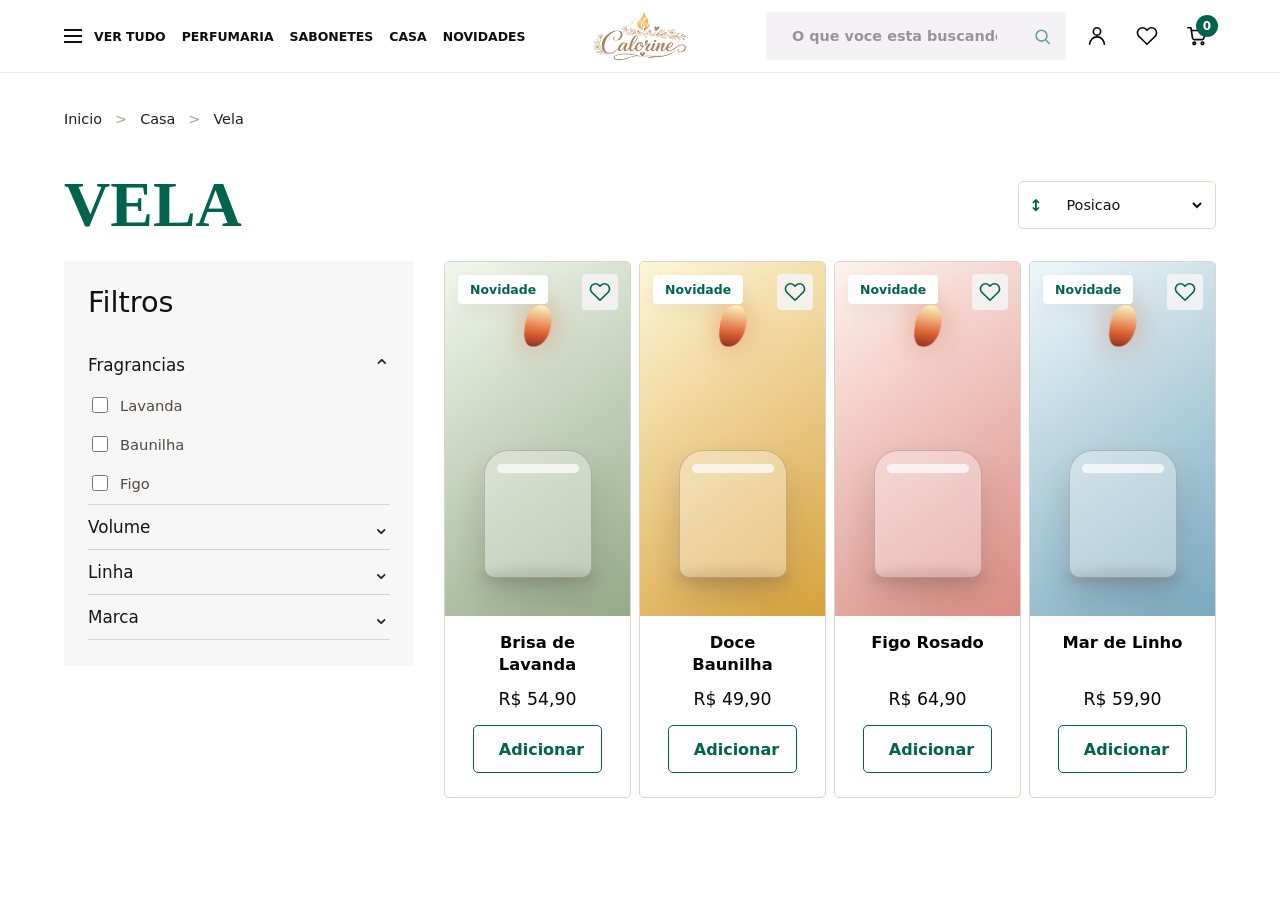
==== src/main/resources/static/index.html @ 2217dedf "first commit" ====
<!doctype html>
<html lang="pt-BR">
  <head>
    <meta charset="UTF-8" />
    <meta name="viewport" content="width=device-width, initial-scale=1.0" />
    <title>Colorine Velas</title>
    <link rel="stylesheet" href="styles.css" />
  </head>
  <body>
    <header class="topbar">
      <nav class="nav-categories" aria-label="Categorias principais">
        <a href="#shop" class="menu-link" data-route="shop" aria-label="Ver tudo">
          <span class="hamburger" aria-hidden="true"></span>
          Ver tudo
        </a>
        <a href="#shop">Perfumaria</a>
        <a href="#shop">Sabonetes</a>
        <a href="#shop">Casa</a>
        <a href="#shop">Novidades</a>
        <a href="#shop">Namorados</a>
        <a href="#admin" class="admin-only" data-route="admin">Velas</a>
      </nav>

      <a class="brand" href="#shop" aria-label="Colorine Velas">
        <img class="brand-logo" src="logo-colorine-transparent.png" alt="Colorine Velas" />
      </a>

      <div class="header-tools">
        <label class="search-box header-search">
          <input id="searchInput" type="search" placeholder="O que voce esta buscando hoje?" />
          <svg aria-hidden="true" viewBox="0 0 24 24">
            <path d="m21 21-4.4-4.4" />
            <circle cx="11" cy="11" r="7" />
          </svg>
        </label>
        <a href="#login" class="header-icon guest-only" data-route="login" aria-label="Entrar">
          <svg aria-hidden="true" viewBox="0 0 24 24"><path d="M20 21a8 8 0 0 0-16 0" /><circle cx="12" cy="7" r="4" /></svg>
        </a>
        <a href="#account" class="header-icon logged-only" data-route="account" aria-label="Minha conta">
          <svg aria-hidden="true" viewBox="0 0 24 24"><path d="M20 21a8 8 0 0 0-16 0" /><circle cx="12" cy="7" r="4" /></svg>
        </a>
        <button class="header-icon logged-only" id="menuLogoutButton" type="button" aria-label="Sair">
          <svg aria-hidden="true" viewBox="0 0 24 24"><path d="M9 21H5a2 2 0 0 1-2-2V5a2 2 0 0 1 2-2h4" /><path d="m16 17 5-5-5-5" /><path d="M21 12H9" /></svg>
        </button>
        <button class="header-icon favorite-button" type="button" aria-label="Favoritos">
          <svg aria-hidden="true" viewBox="0 0 24 24"><path d="M20.8 4.6a5.5 5.5 0 0 0-7.8 0L12 5.6l-1-1a5.5 5.5 0 0 0-7.8 7.8l1 1L12 21l7.8-7.6 1-1a5.5 5.5 0 0 0 0-7.8Z" /></svg>
        </button>
        <button class="cart-button header-icon" id="openCart" type="button" aria-label="Abrir carrinho">
          <svg aria-hidden="true" viewBox="0 0 24 24">
            <path d="M6.2 6h15l-1.7 8.4a2 2 0 0 1-2 1.6H9.1a2 2 0 0 1-2-1.6L5.4 3H2" />
            <circle cx="9" cy="20" r="1.4" />
            <circle cx="18" cy="20" r="1.4" />
          </svg>
          <span id="cartCount">0</span>
        </button>
      </div>
    </header>

    <main>
<section class="screen active shop-screen" id="shopScreen" data-screen="shop">
        <div class="breadcrumb" aria-label="Caminho">
          <a href="#shop">Inicio</a>
          <span>Casa</span>
          <strong>Vela</strong>
        </div>

        <div class="shop-heading">
          <h1>VELA</h1>
          <label class="sort-box">
            <span aria-hidden="true">↕</span>
            <select aria-label="Ordenar produtos">
              <option>Posicao</option>
              <option>Menor preco</option>
              <option>Maior preco</option>
              <option>Novidades</option>
            </select>
          </label>
        </div>

        <div class="shop-layout">
          <aside class="filter-panel" aria-label="Filtros de produtos">
            <h2>Filtros</h2>
            <details open>
              <summary>Fragrancias</summary>
              <label><input type="checkbox" /> Lavanda</label>
              <label><input type="checkbox" /> Baunilha</label>
              <label><input type="checkbox" /> Figo</label>
            </details>
            <details>
              <summary>Volume</summary>
              <label><input type="checkbox" /> 120g</label>
              <label><input type="checkbox" /> 250g</label>
            </details>
            <details>
              <summary>Linha</summary>
              <label><input type="checkbox" /> Classica</label>
              <label><input type="checkbox" /> Presente</label>
            </details>
            <details>
              <summary>Marca</summary>
              <label><input type="checkbox" /> Colorine</label>
            </details>
          </aside>

          <div class="product-grid" id="productGrid"></div>
        </div>
      </section>

      <section class="screen" id="adminScreen" data-screen="admin">
        <div class="section-heading">
          <div>
            <p class="eyebrow">gestao</p>
            <h2>Cadastro de velas</h2>
          </div>
          <span class="session-pill" id="sessionPill">Visitante</span>
        </div>

        <div class="admin-locked" id="adminLocked">
          <p class="eyebrow">acesso restrito</p>
          <h3>Somente administradores podem cadastrar velas.</h3>
          <p class="muted">Entre com a conta administrativa para liberar esta area.</p>
          <a class="primary-action" href="#login">Ir para login</a>
        </div>

        <div class="admin-layout" id="adminLayout">
          <form class="admin-form" id="productForm">
            <input type="hidden" id="productId" />
            <input type="hidden" id="productImageCurrent" />
            <label>
              Nome da vela
              <input id="productName" required maxlength="48" placeholder="Ex: Brisa de Lavanda" />
            </label>
            <label>
              Aroma
              <input id="productScent" required maxlength="48" placeholder="Lavanda, baunilha, capim-limao" />
            </label>
            <div class="field-row">
              <label>
                Preco
                <input id="productPrice" required min="1" step="0.01" type="number" placeholder="49.90" />
              </label>
              <label>
                Estoque
                <input id="productStock" required min="0" step="1" type="number" placeholder="12" />
              </label>
            </div>
            <label>
              Familia de cor
              <select id="productColor">
                <option value="rose">Rosa queimado</option>
                <option value="sage">Verde sÃ¡lvia</option>
                <option value="honey">Mel</option>
                <option value="clay">Argila</option>
                <option value="ocean">Azul suave</option>
              </select>
            </label>
            <label>
              Descricao
              <textarea id="productDescription" required maxlength="160" placeholder="Conte o clima, o tamanho e a proposta da vela"></textarea>
            </label>
            <label>
              Imagem da vela
              <input id="productImage" type="file" accept="image/*" />
            </label>
            <div class="image-preview" id="productImagePreview">Sem imagem selecionada</div>
            <div class="form-actions">
              <button class="primary-action" type="submit">Salvar vela</button>
              <button class="ghost-action" id="clearForm" type="button">Limpar</button>
            </div>
            <p class="form-message" id="productMessage"></p>
          </form>

          <div class="admin-list" id="adminList"></div>
        </div>
      </section>

      <section class="screen" id="loginScreen" data-screen="login">
        <div class="auth-panel">
          <div class="auth-copy">
            <p class="eyebrow">acesso</p>
            <h2>Entrar na loja</h2>
            <p class="muted">Entre com uma conta cadastrada para acompanhar pedidos e agilizar o checkout.</p>
            <a class="auth-switch" href="#register">Ainda nao tenho conta</a>
          </div>
          <form id="loginForm" class="auth-form">
            <label>
              E-mail
              <input id="loginEmail" required type="email" placeholder="voce@email.com" />
            </label>
            <label>
              Senha
              <input id="loginPassword" required minlength="6" type="password" placeholder="Sua senha" />
            </label>
            <button class="primary-action" type="submit">Entrar</button>
            <button class="ghost-action" id="logoutButton" type="button">Sair</button>
            <p class="hint-text">Admin teste: admin@colorine.com / admin123</p>
            <p class="form-message" id="loginMessage"></p>
          </form>
        </div>
      </section>

      <section class="screen" id="registerScreen" data-screen="register">
        <div class="auth-panel">
          <div class="auth-copy">
            <p class="eyebrow">cadastro de usuario</p>
            <h2>Criar conta</h2>
            <p class="muted">Cadastre os dados principais para simular uma area de cliente da loja.</p>
            <a class="auth-switch" href="#login">Ja tenho conta</a>
          </div>
          <form id="registerForm" class="auth-form">
            <div class="field-row">
              <label>
                Nome
                <input id="registerName" required maxlength="70" placeholder="Seu nome" />
              </label>
              <label>
                Telefone
                <input id="registerPhone" required inputmode="tel" maxlength="20" placeholder="(11) 99999-9999" />
              </label>
            </div>
            <label>
              E-mail
              <input id="registerEmail" required type="email" placeholder="voce@email.com" />
            </label>
            <div class="field-row">
              <label>
                Senha
                <input id="registerPassword" required minlength="6" type="password" placeholder="Minimo 6 caracteres" />
              </label>
              <label>
                Confirmar senha
                <input id="registerPasswordConfirm" required minlength="6" type="password" placeholder="Repita a senha" />
              </label>
            </div>
            <div class="address-block">
              <div class="field-row address-zip-row">
                <label>
                  CEP
                  <input id="registerCep" required inputmode="numeric" maxlength="9" placeholder="00000-000" autocomplete="postal-code" />
                </label>
                <label>
                  Numero
                  <input id="registerNumber" required maxlength="12" placeholder="123" autocomplete="address-line2" />
                </label>
              </div>
              <label>
                Rua
                <input id="registerStreet" required maxlength="90" placeholder="Rua" autocomplete="address-line1" />
              </label>
              <div class="field-row">
                <label>
                  Bairro
                  <input id="registerNeighborhood" required maxlength="50" placeholder="Bairro" />
                </label>
                <label>
                  Complemento
                  <input id="registerComplement" maxlength="50" placeholder="Apto, bloco, referencia" />
                </label>
              </div>
              <div class="field-row city-state-row">
                <label>
                  Cidade
                  <input id="registerCity" required maxlength="50" placeholder="Cidade" autocomplete="address-level2" />
                </label>
                <label>
                  UF
                  <input id="registerState" required maxlength="2" placeholder="SP" autocomplete="address-level1" />
                </label>
              </div>
              <p class="hint-text" id="cepMessage">Digite o CEP para preencher o endereco.</p>
            </div>
            <label class="check-field">
              <input id="registerMarketing" type="checkbox" />
              <span>Quero receber novidades e colecoes especiais.</span>
            </label>
            <button class="primary-action" type="submit">Criar conta</button>
            <p class="form-message" id="registerMessage"></p>
          </form>
        </div>
      </section>

      <section class="screen" id="accountScreen" data-screen="account">
        <div class="auth-panel">
          <div class="auth-copy">
            <p class="eyebrow">minha conta</p>
            <h2 id="accountTitle">Conta</h2>
            <p class="muted">Confira os dados da sessao atual e acesse as areas disponiveis para o seu perfil.</p>
          </div>
          <div class="account-summary">
            <div>
              <span>Nome</span>
              <strong id="accountName">-</strong>
            </div>
            <div>
              <span>E-mail</span>
              <strong id="accountEmail">-</strong>
            </div>
            <div>
              <span>Telefone</span>
              <strong id="accountPhone">-</strong>
            </div>
            <div class="account-address-card">
              <span>Endereco</span>
              <div class="account-address-grid">
                <div>
                  <small>CEP</small>
                  <strong id="accountAddressCep">-</strong>
                </div>
                <div>
                  <small>Rua</small>
                  <strong id="accountAddressStreet">-</strong>
                </div>
                <div>
                  <small>Numero</small>
                  <strong id="accountAddressNumber">-</strong>
                </div>
                <div>
                  <small>Bairro</small>
                  <strong id="accountAddressNeighborhood">-</strong>
                </div>
                <div>
                  <small>Complemento</small>
                  <strong id="accountAddressComplement">-</strong>
                </div>
                <div>
                  <small>Cidade/UF</small>
                  <strong id="accountAddressCityState">-</strong>
                </div>
              </div>
            </div>
            <div>
              <span>Perfil</span>
              <strong id="accountRole">-</strong>
            </div>
            <div class="form-actions">
              <a class="primary-action" href="#shop">Ir para loja</a>
              <a class="secondary-action admin-only" href="#admin">Cadastrar velas</a>
            </div>
          </div>
        </div>
      </section>
    </main>

    <aside class="cart-drawer" id="cartDrawer" aria-hidden="true">
      <div class="cart-panel" role="dialog" aria-modal="true" aria-label="Carrinho">
        <div class="cart-header">
          <div>
            <p class="eyebrow">pedido</p>
            <h2>Carrinho</h2>
          </div>
          <button class="icon-button" id="closeCart" type="button" aria-label="Fechar carrinho">
            <svg aria-hidden="true" viewBox="0 0 24 24">
              <path d="M18 6 6 18M6 6l12 12" />
            </svg>
          </button>
        </div>

        <div class="cart-items" id="cartItems"></div>

        <form class="checkout" id="checkoutForm">
          <div class="totals">
            <span>Total</span>
            <strong id="cartTotal">R$ 0,00</strong>
          </div>
          <label>
            Forma de pagamento
            <select id="paymentMethod">
              <option value="pix">Pix</option>
              <option value="card">Cartao de credito</option>
              <option value="boleto">Boleto</option>
            </select>
          </label>
          <label>
            Entrega
            <input id="deliveryAddress" required placeholder="Rua, numero, bairro e cidade" />
          </label>
          <button class="primary-action" type="submit">Finalizar pedido</button>
          <p class="checkout-message" id="checkoutMessage"></p>
        </form>
      </div>
    </aside>

    <template id="productTemplate">
      <article class="product-card">
        <div class="product-art">
          <span class="product-badge">Novidade</span>
          <button class="product-favorite" type="button" aria-label="Adicionar aos favoritos">
            <svg aria-hidden="true" viewBox="0 0 24 24"><path d="M20.8 4.6a5.5 5.5 0 0 0-7.8 0L12 5.6l-1-1a5.5 5.5 0 0 0-7.8 7.8l1 1L12 21l7.8-7.6 1-1a5.5 5.5 0 0 0 0-7.8Z" /></svg>
          </button>
          <img class="product-photo" alt="" />
          <span class="product-flame"></span>
          <span class="product-jar"></span>
        </div>
        <div class="product-info">
          <span class="tag"></span>
          <h3></h3>
          <p></p>
          <div class="product-footer">
            <strong></strong>
            <button type="button">
              <svg aria-hidden="true" viewBox="0 0 24 24"><path d="M6 7h12l-1 13H7L6 7Z" /><path d="M9 7a3 3 0 0 1 6 0" /></svg>
              <span>Adicionar</span>
            </button>
          </div>
        </div>
      </article>
    </template>

    <script src="app.js"></script>
  </body>
</html>
---- src/main/resources/static/styles.css ----
:root {
  --ink: #25211d;
  --muted: #756d65;
  --paper: #fffaf4;
  --panel: #ffffff;
  --line: #eadfd2;
  --accent: #a74435;
  --accent-strong: #7e2f25;
  --sage: #7f9673;
  --honey: #d8a744;
  --ocean: #6f9bb5;
  --shadow: 0 24px 60px rgba(58, 40, 25, 0.14);
}

* {
  box-sizing: border-box;
}

html {
  scroll-behavior: smooth;
}

body {
  margin: 0;
  min-height: 100vh;
  background: var(--paper);
  color: var(--ink);
  font-family: Inter, ui-sans-serif, system-ui, -apple-system, BlinkMacSystemFont, "Segoe UI", sans-serif;
}

button,
input,
select,
textarea {
  font: inherit;
}

a {
  color: inherit;
  text-decoration: none;
}

.topbar {
  position: sticky;
  top: 0;
  z-index: 20;
  display: flex;
  align-items: center;
  justify-content: space-between;
  gap: 18px;
  min-height: 112px;
  padding: 8px clamp(18px, 4vw, 56px);
  border-bottom: 1px solid rgba(234, 223, 210, 0.82);
  background: rgba(255, 250, 244, 0.92);
  backdrop-filter: blur(18px);
}

.brand {
  display: inline-flex;
  align-items: center;
  min-width: 300px;
}

.brand-logo {
  display: block;
  width: clamp(250px, 24vw, 330px);
  height: 96px;
  object-fit: contain;
  object-position: left center;
  filter: drop-shadow(0 5px 10px rgba(92, 63, 39, 0.12));
}

.nav-tabs {
  display: inline-flex;
  align-items: center;
  gap: 4px;
  padding: 4px;
  border: 1px solid var(--line);
  border-radius: 999px;
  background: #fff;
}

.nav-link {
  min-width: 82px;
  padding: 9px 14px;
  border: 0;
  border-radius: 999px;
  background: transparent;
  color: var(--muted);
  cursor: pointer;
  font-size: 0.92rem;
  text-align: center;
}

.nav-link.active {
  background: var(--ink);
  color: #fff;
}

.nav-button {
  font-weight: 400;
}

.cart-button,
.icon-button {
  display: inline-grid;
  place-items: center;
  border: 1px solid var(--line);
  background: #fff;
  color: var(--ink);
  cursor: pointer;
}

.cart-button {
  position: relative;
  width: 48px;
  height: 48px;
  border-radius: 50%;
}

.cart-button svg,
.icon-button svg,
.search-box svg {
  width: 21px;
  height: 21px;
  fill: none;
  stroke: currentColor;
  stroke-width: 2;
  stroke-linecap: round;
  stroke-linejoin: round;
}

.cart-button span {
  position: absolute;
  right: -4px;
  top: -4px;
  min-width: 22px;
  height: 22px;
  padding: 0 6px;
  border-radius: 999px;
  background: var(--accent);
  color: #fff;
  font-size: 0.75rem;
  font-weight: 800;
  line-height: 22px;
}

main {
  padding-bottom: 64px;
}

.hero {
  display: grid;
  grid-template-columns: minmax(0, 1fr) minmax(320px, 0.78fr);
  gap: clamp(28px, 6vw, 80px);
  align-items: center;
  min-height: calc(100vh - 260px);
  padding: clamp(34px, 5vw, 58px) clamp(18px, 4vw, 56px);
  border-bottom: 1px solid var(--line);
}

.hero h1 {
  max-width: 680px;
  margin: 0;
  font-size: clamp(3.4rem, 9vw, 7.9rem);
  line-height: 0.9;
  letter-spacing: 0;
}

.hero p:not(.eyebrow) {
  max-width: 560px;
  color: var(--muted);
  font-size: 1.18rem;
  line-height: 1.7;
}

.hero-actions,
.form-actions {
  display: flex;
  flex-wrap: wrap;
  gap: 12px;
  align-items: center;
  margin-top: 28px;
}

.primary-action,
.secondary-action,
.ghost-action,
.product-footer button {
  display: inline-flex;
  align-items: center;
  justify-content: center;
  min-height: 46px;
  padding: 0 18px;
  border: 1px solid transparent;
  border-radius: 8px;
  cursor: pointer;
  font-weight: 800;
}

.primary-action,
.product-footer button {
  background: var(--accent);
  color: #fff;
}

.primary-action:hover,
.product-footer button:hover {
  background: var(--accent-strong);
}

.secondary-action,
.ghost-action {
  border-color: var(--line);
  background: #fff;
  color: var(--ink);
}

.hero-visual {
  min-height: 500px;
  border-left: 1px solid var(--line);
}

.candle-scene {
  position: relative;
  height: min(52vh, 520px);
  min-height: 440px;
  overflow: hidden;
}

.jar,
.flame,
.label-card {
  position: absolute;
  display: block;
}

.jar {
  bottom: 10%;
  border: 1px solid rgba(69, 52, 38, 0.2);
  border-radius: 28px 28px 12px 12px;
  box-shadow: var(--shadow);
}

.jar::before {
  content: "";
  position: absolute;
  inset: 13px 14px auto;
  height: 10px;
  border-radius: 999px;
  background: rgba(255, 255, 255, 0.65);
}

.jar-tall {
  left: 18%;
  width: 160px;
  height: 310px;
  background: linear-gradient(#f5d2c8, #b95146);
}

.jar-short {
  right: 10%;
  width: 190px;
  height: 230px;
  background: linear-gradient(#d8e0ce, #78926b);
}

.jar-round {
  left: 48%;
  bottom: 4%;
  width: 150px;
  height: 170px;
  background: linear-gradient(#ffe3a8, #d9a43c);
}

.flame {
  width: 38px;
  height: 62px;
  border-radius: 56% 44% 62% 38%;
  background: linear-gradient(#fff8b6, #e05c2c 64%, #9f2f24);
  filter: drop-shadow(0 0 22px rgba(216, 113, 50, 0.46));
  transform: rotate(8deg);
}

.flame-one {
  left: calc(18% + 61px);
  top: 14%;
}

.flame-two {
  right: calc(10% + 76px);
  top: 28%;
}

.flame-three {
  left: calc(48% + 57px);
  top: 45%;
}

.label-card {
  right: 22%;
  top: 8%;
  padding: 14px 16px;
  border: 1px solid var(--line);
  border-radius: 8px;
  background: rgba(255, 255, 255, 0.78);
  box-shadow: var(--shadow);
  color: var(--muted);
  line-height: 1.55;
}

.screen {
  display: none;
  padding: 54px clamp(18px, 4vw, 56px);
}

.screen.active {
  display: block;
}

.section-heading {
  display: flex;
  align-items: end;
  justify-content: space-between;
  gap: 18px;
  margin-bottom: 26px;
}

.eyebrow {
  margin: 0 0 9px;
  color: var(--accent);
  font-size: 0.78rem;
  font-weight: 900;
  letter-spacing: 0;
  text-transform: uppercase;
}

h2 {
  margin: 0;
  font-size: clamp(1.8rem, 3vw, 2.7rem);
  letter-spacing: 0;
}

.search-box {
  display: flex;
  align-items: center;
  gap: 10px;
  width: min(100%, 380px);
  min-height: 48px;
  padding: 0 14px;
  border: 1px solid var(--line);
  border-radius: 8px;
  background: #fff;
  color: var(--muted);
}

.search-box input {
  width: 100%;
  border: 0;
  outline: 0;
  background: transparent;
  color: var(--ink);
}

.product-grid {
  display: grid;
  grid-template-columns: repeat(auto-fit, minmax(245px, 1fr));
  gap: 18px;
}

.product-card {
  overflow: hidden;
  border: 1px solid var(--line);
  border-radius: 8px;
  background: var(--panel);
  box-shadow: 0 10px 28px rgba(70, 47, 31, 0.08);
}

.product-art {
  position: relative;
  min-height: 225px;
  background: #f4eee6;
}

.product-photo {
  position: absolute;
  inset: 0;
  z-index: 2;
  display: none;
  width: 100%;
  height: 100%;
  object-fit: cover;
}

.product-card.has-photo .product-photo {
  display: block;
}

.product-card.has-photo .product-flame,
.product-card.has-photo .product-jar,
.product-card.has-photo .product-art::after {
  display: none;
}

.product-art::after {
  content: "";
  position: absolute;
  inset: auto 18% 30px;
  height: 18px;
  border-radius: 50%;
  background: rgba(75, 55, 40, 0.12);
  filter: blur(4px);
}

.product-card[data-color="rose"] .product-art {
  background: linear-gradient(145deg, #fff3ed, #d98b82);
}

.product-card[data-color="sage"] .product-art {
  background: linear-gradient(145deg, #f2f7ed, #95aa87);
}

.product-card[data-color="honey"] .product-art {
  background: linear-gradient(145deg, #fff6d7, #d7a23c);
}

.product-card[data-color="clay"] .product-art {
  background: linear-gradient(145deg, #f9eee4, #b76b4f);
}

.product-card[data-color="ocean"] .product-art {
  background: linear-gradient(145deg, #eef7fb, #7aa9bf);
}

.product-jar {
  position: absolute;
  left: 50%;
  bottom: 38px;
  width: 108px;
  height: 128px;
  border: 1px solid rgba(43, 32, 25, 0.22);
  border-radius: 24px 24px 10px 10px;
  background: rgba(255, 255, 255, 0.34);
  box-shadow: 0 18px 32px rgba(48, 34, 24, 0.16);
  transform: translateX(-50%);
}

.product-jar::before {
  content: "";
  position: absolute;
  inset: 13px 12px auto;
  height: 9px;
  border-radius: 999px;
  background: rgba(255, 255, 255, 0.72);
}

.product-flame {
  position: absolute;
  left: 50%;
  top: 43px;
  width: 26px;
  height: 42px;
  border-radius: 56% 44% 64% 36%;
  background: linear-gradient(#fff8bf, #de6334 66%, #943226);
  filter: drop-shadow(0 0 16px rgba(202, 93, 40, 0.52));
  transform: translateX(-50%) rotate(7deg);
}

.product-info {
  padding: 18px;
}

.tag {
  display: inline-flex;
  max-width: 100%;
  margin-bottom: 10px;
  color: var(--accent);
  font-size: 0.78rem;
  font-weight: 900;
  text-transform: uppercase;
}

.product-info h3 {
  margin: 0 0 10px;
  font-size: 1.18rem;
}

.product-info p {
  min-height: 68px;
  margin: 0;
  color: var(--muted);
  line-height: 1.5;
}

.product-footer {
  display: flex;
  align-items: center;
  justify-content: space-between;
  gap: 12px;
  margin-top: 18px;
}

.product-footer strong {
  font-size: 1.18rem;
}

.product-footer button {
  min-width: 112px;
}

.admin-layout {
  display: grid;
  grid-template-columns: minmax(280px, 430px) minmax(0, 1fr);
  gap: 22px;
  align-items: start;
}

.admin-layout.locked,
.admin-only.hidden,
.guest-only.hidden,
.logged-only.hidden {
  display: none;
}

.admin-locked {
  display: none;
  max-width: 620px;
  padding: 26px;
  border: 1px solid var(--line);
  border-radius: 8px;
  background: #fff;
  box-shadow: 0 10px 28px rgba(70, 47, 31, 0.08);
}

.admin-locked.visible {
  display: grid;
  gap: 12px;
}

.admin-locked h3 {
  margin: 0;
  font-size: 1.45rem;
}

.admin-form,
.auth-panel,
.cart-panel,
.admin-item {
  border: 1px solid var(--line);
  border-radius: 8px;
  background: #fff;
  box-shadow: 0 10px 28px rgba(70, 47, 31, 0.08);
}

.admin-form,
.auth-panel {
  padding: 22px;
}

.admin-form,
.auth-form,
.checkout {
  display: grid;
  gap: 14px;
}

label {
  display: grid;
  gap: 8px;
  color: var(--muted);
  font-size: 0.9rem;
  font-weight: 700;
}

input,
select,
textarea {
  width: 100%;
  min-height: 46px;
  border: 1px solid var(--line);
  border-radius: 8px;
  background: #fffaf6;
  color: var(--ink);
  outline: 0;
  padding: 0 12px;
}

textarea {
  min-height: 108px;
  padding-top: 12px;
  resize: vertical;
}

input:focus,
select:focus,
textarea:focus {
  border-color: var(--accent);
  box-shadow: 0 0 0 3px rgba(167, 68, 53, 0.12);
}

.address-block {
  display: grid;
  gap: 12px;
  padding: 14px;
  border: 1px solid var(--line);
  border-radius: 8px;
  background: #fffaf6;
}

.address-zip-row {
  grid-template-columns: minmax(150px, 0.8fr) minmax(110px, 0.55fr);
}

.city-state-row {
  grid-template-columns: minmax(180px, 1fr) minmax(72px, 0.35fr);
}

#cepMessage.error {
  color: var(--accent-strong);
}
.field-row {
  display: grid;
  grid-template-columns: 1fr 1fr;
  gap: 12px;
}

.admin-list {
  display: grid;
  gap: 12px;
}

.admin-item {
  display: grid;
  grid-template-columns: 1fr auto;
  gap: 16px;
  padding: 16px;
}

.admin-item h3 {
  margin: 0 0 6px;
}

.admin-item p {
  margin: 0;
  color: var(--muted);
}

.admin-actions {
  display: flex;
  gap: 8px;
}

.small-button {
  min-width: 42px;
  height: 42px;
  border: 1px solid var(--line);
  border-radius: 8px;
  background: #fffaf6;
  cursor: pointer;
}

.session-pill {
  display: inline-flex;
  align-items: center;
  min-height: 34px;
  padding: 0 12px;
  border: 1px solid var(--line);
  border-radius: 999px;
  background: #fff;
  color: var(--muted);
  font-size: 0.85rem;
  font-weight: 800;
}

.auth-panel {
  display: grid;
  grid-template-columns: minmax(0, 0.85fr) minmax(280px, 1fr);
  gap: 28px;
  align-items: center;
  max-width: 960px;
  margin: 0 auto;
}

.auth-copy {
  display: grid;
  align-content: start;
  gap: 12px;
}

.account-summary {
  display: grid;
  gap: 14px;
}

.account-summary > div:not(.form-actions) {
  display: grid;
  gap: 7px;
  padding: 14px;
  border: 1px solid var(--line);
  border-radius: 8px;
  background: #fffaf6;
}

.account-address-card {
  grid-column: 1 / -1;
}

.account-address-grid {
  display: grid;
  grid-template-columns: repeat(2, minmax(0, 1fr));
  gap: 10px;
}

.account-address-grid div {
  display: grid;
  gap: 5px;
  min-width: 0;
}

.account-address-grid small {
  color: var(--muted);
  font-size: 0.74rem;
  font-weight: 800;
  text-transform: uppercase;
}
.account-summary span {
  color: var(--muted);
  font-size: 0.82rem;
  font-weight: 800;
  text-transform: uppercase;
}

.account-summary strong {
  overflow-wrap: anywhere;
}

.auth-switch {
  display: inline-flex;
  align-items: center;
  width: fit-content;
  min-height: 38px;
  padding: 0 13px;
  border: 1px solid var(--line);
  border-radius: 8px;
  background: #fffaf6;
  color: var(--accent);
  font-size: 0.9rem;
  font-weight: 900;
}

.check-field {
  display: flex;
  align-items: center;
  gap: 10px;
}

.check-field input {
  width: 18px;
  min-height: 18px;
  accent-color: var(--accent);
}

.image-preview {
  display: grid;
  min-height: 96px;
  place-items: center;
  overflow: hidden;
  border: 1px dashed var(--line);
  border-radius: 8px;
  background: #fffaf6;
  color: var(--muted);
  font-size: 0.88rem;
  font-weight: 700;
}

.image-preview img {
  width: 100%;
  max-height: 180px;
  object-fit: cover;
}

.form-message {
  min-height: 22px;
  margin: 0;
  color: var(--sage);
  font-weight: 800;
  line-height: 1.45;
}

.form-message.error {
  color: var(--accent-strong);
}

.hint-text {
  margin: 0;
  color: var(--muted);
  font-size: 0.84rem;
  line-height: 1.45;
}

.muted {
  color: var(--muted);
  line-height: 1.6;
}

.cart-drawer {
  position: fixed;
  inset: 0;
  z-index: 40;
  display: none;
  justify-content: end;
  background: rgba(37, 33, 29, 0.36);
}

.cart-drawer.open {
  display: flex;
}

.cart-panel {
  display: grid;
  grid-template-rows: auto 1fr auto;
  width: min(100vw, 430px);
  min-height: 100vh;
  padding: 22px;
}

.cart-header {
  display: flex;
  align-items: start;
  justify-content: space-between;
  gap: 18px;
}

.icon-button {
  width: 42px;
  height: 42px;
  border-radius: 8px;
}

.cart-items {
  display: grid;
  align-content: start;
  gap: 12px;
  overflow: auto;
  padding: 18px 0;
}

.cart-item {
  display: grid;
  grid-template-columns: 1fr auto;
  gap: 12px;
  padding: 14px;
  border: 1px solid var(--line);
  border-radius: 8px;
  background: #fffaf6;
}

.cart-item h3 {
  margin: 0 0 6px;
  font-size: 1rem;
}

.cart-item p {
  margin: 0;
  color: var(--muted);
}

.quantity {
  display: inline-flex;
  align-items: center;
  gap: 8px;
}

.quantity button {
  width: 32px;
  height: 32px;
  border: 1px solid var(--line);
  border-radius: 8px;
  background: #fff;
  cursor: pointer;
}

.totals {
  display: flex;
  justify-content: space-between;
  padding: 16px 0;
  border-top: 1px solid var(--line);
  font-size: 1.2rem;
}

.checkout-message {
  min-height: 22px;
  margin: 0;
  color: var(--sage);
  font-weight: 800;
}

.empty-state {
  padding: 28px;
  border: 1px dashed var(--line);
  border-radius: 8px;
  color: var(--muted);
  text-align: center;
}

@media (max-width: 860px) {
  .topbar {
    flex-wrap: wrap;
  }

  .brand {
    min-width: auto;
  }

  .brand-logo {
    width: 210px;
    height: 84px;
  }

  .nav-tabs {
    order: 3;
    width: 100%;
  }

  .nav-link {
    flex: 1;
    min-width: 0;
    padding-right: 8px;
    padding-left: 8px;
  }

  .hero,
  .admin-layout,
  .auth-panel {
    grid-template-columns: 1fr;
  }

  .hero {
    min-height: auto;
    padding-top: 28px;
    padding-bottom: 22px;
  }

  .hero-visual {
    min-height: 172px;
    border-left: 0;
    border-top: 1px solid var(--line);
  }

  .candle-scene {
    height: 172px;
    min-height: 172px;
  }

  .jar {
    transform: scale(0.55);
    transform-origin: bottom center;
  }

  .jar-tall {
    left: 8%;
    bottom: -4%;
  }

  .jar-short {
    right: 2%;
    bottom: -4%;
  }

  .jar-round {
    left: 45%;
    bottom: -8%;
  }

  .flame-one {
    left: calc(8% + 61px);
    top: 2%;
  }

  .flame-two {
    right: calc(2% + 76px);
    top: 14%;
  }

  .flame-three {
    left: calc(45% + 57px);
    top: 28%;
  }

  .section-heading {
    align-items: stretch;
    flex-direction: column;
  }

  .search-box {
    width: 100%;
  }
}

@media (max-width: 560px) {
  .field-row,
  .admin-item {
    grid-template-columns: 1fr;
  }

  .admin-actions,
  .product-footer {
    align-items: stretch;
    flex-direction: column;
  }

  .product-footer button,
  .primary-action,
  .secondary-action,
  .ghost-action {
    width: 100%;
  }

  .hero h1 {
    font-size: 2.95rem;
  }

  .hero p:not(.eyebrow) {
    font-size: 1rem;
    line-height: 1.55;
  }

  .hero-actions {
    margin-top: 22px;
  }

  .label-card {
    display: none;
  }
}

/* Clean storefront refresh */
:root {
  --ink: #111111;
  --muted: #6f6b68;
  --paper: #ffffff;
  --panel: #ffffff;
  --line: #dedad4;
  --accent: #00634d;
  --accent-strong: #004736;
  --sage: #7f9673;
  --honey: #b79b45;
  --ocean: #6f9bb5;
  --shadow: none;
}

body {
  background: #fff;
}

.topbar {
  display: grid;
  grid-template-columns: minmax(360px, 1fr) auto minmax(360px, 1fr);
  gap: 20px;
  min-height: 72px;
  padding: 10px clamp(18px, 5vw, 88px);
  border-bottom: 1px solid #eee9e2;
  background: rgba(255, 255, 255, 0.96);
  backdrop-filter: blur(14px);
}

.nav-categories,
.header-tools {
  display: flex;
  align-items: center;
  min-width: 0;
}

.nav-categories {
  gap: clamp(14px, 1.6vw, 24px);
  font-size: 0.86rem;
  font-weight: 800;
  text-transform: uppercase;
  white-space: nowrap;
}

.nav-categories a {
  color: #0d0d0d;
}

.menu-link {
  display: inline-flex;
  align-items: center;
  gap: 12px;
}

.hamburger,
.hamburger::before,
.hamburger::after {
  display: block;
  width: 18px;
  height: 2px;
  background: #111;
}

.hamburger {
  position: relative;
}

.hamburger::before,
.hamburger::after {
  content: "";
  position: absolute;
  left: 0;
}

.hamburger::before {
  top: -6px;
}

.hamburger::after {
  top: 6px;
}

.brand {
  justify-content: center;
  min-width: 0;
}

.brand-logo {
  width: clamp(150px, 13vw, 210px);
  height: 52px;
  object-position: center;
  filter: none;
}

.header-tools {
  justify-content: flex-end;
  gap: 12px;
}

.header-search {
  width: min(100%, 300px);
  min-height: 48px;
  border: 0;
  border-radius: 4px;
  background: #f5f2f6;
}

.header-search input::placeholder {
  color: #9a9298;
  font-weight: 700;
}

.header-search svg {
  color: #659f93;
}

.header-icon,
.cart-button.header-icon {
  position: relative;
  display: inline-grid;
  place-items: center;
  width: 38px;
  height: 38px;
  border: 0;
  border-radius: 0;
  background: transparent;
  color: #050505;
  cursor: pointer;
}

.header-icon svg,
.product-favorite svg,
.product-footer button svg {
  width: 22px;
  height: 22px;
  fill: none;
  stroke: currentColor;
  stroke-width: 1.8;
  stroke-linecap: round;
  stroke-linejoin: round;
}

.cart-button span {
  right: -2px;
  top: -2px;
  background: var(--accent);
}

main {
  padding-bottom: 56px;
}

.screen {
  padding: 34px clamp(18px, 5vw, 88px) 56px;
}

.shop-screen {
  display: block;
}

.breadcrumb {
  display: flex;
  align-items: center;
  gap: 13px;
  margin: 4px 0 46px;
  color: #1f1f1f;
  font-size: 0.9rem;
}

.breadcrumb span::before,
.breadcrumb strong::before {
  content: ">";
  margin-right: 13px;
  color: #aaa39d;
  font-weight: 400;
}

.breadcrumb strong {
  font-weight: 500;
}

.shop-heading {
  display: flex;
  align-items: center;
  justify-content: space-between;
  gap: 24px;
  margin-bottom: 24px;
}

.shop-heading h1 {
  margin: 0;
  color: var(--accent);
  font-family: Georgia, "Times New Roman", serif;
  font-size: clamp(2.8rem, 5vw, 4.1rem);
  line-height: 1;
  letter-spacing: 0;
}

.sort-box {
  display: flex;
  align-items: center;
  gap: 8px;
  min-width: 198px;
  min-height: 40px;
  padding: 0 10px;
  border: 1px solid #dedad4;
  border-radius: 5px;
  background: #fff;
  color: #1e1e1e;
  font-weight: 500;
}

.sort-box span {
  font-size: 0.88rem;
}

.sort-box select {
  flex: 1;
  min-width: 0;
  border: 0;
  outline: 0;
  background: transparent;
}

.shop-layout {
  display: grid;
  grid-template-columns: 350px minmax(0, 1fr);
  gap: 30px;
  align-items: start;
}

.filter-panel {
  position: sticky;
  top: 92px;
  padding: 24px 24px 26px;
  background: #f7f7f7;
}

.filter-panel h2 {
  margin: 0 0 24px;
  font-size: 1.8rem;
  font-weight: 400;
}

.filter-panel details {
  border-bottom: 1px solid #d7d4d1;
}

.filter-panel summary {
  display: flex;
  align-items: center;
  justify-content: space-between;
  min-height: 44px;
  color: #151515;
  cursor: pointer;
  font-size: 1.05rem;
  list-style: none;
}

.filter-panel summary::-webkit-details-marker {
  display: none;
}

.filter-panel summary::after {
  content: "⌄";
  color: #222;
  font-size: 1.3rem;
  line-height: 1;
}

.filter-panel details[open] summary::after {
  transform: rotate(180deg);
}

.filter-panel label {
  display: flex;
  align-items: center;
  gap: 9px;
  padding: 7px 0 10px;
  color: #4c4946;
  font-size: 0.92rem;
  font-weight: 500;
}

.product-grid {
  grid-template-columns: repeat(4, minmax(0, 1fr));
  gap: 8px;
}

.product-card {
  position: relative;
  border: 1px solid #d8d4cf;
  border-radius: 5px;
  box-shadow: none;
}

.product-art {
  min-height: 354px;
  background: #f8f6f3;
}

.product-photo {
  display: block;
  background: #f8f6f3;
}

.product-card:not(.has-photo) .product-photo {
  display: none;
}

.product-badge {
  position: absolute;
  top: 13px;
  left: 13px;
  z-index: 4;
  padding: 7px 12px;
  border-radius: 4px;
  background: #fff;
  color: var(--accent);
  font-size: 0.78rem;
  font-weight: 800;
  box-shadow: 0 8px 18px rgba(0, 0, 0, 0.04);
}

.product-favorite {
  position: absolute;
  top: 12px;
  right: 12px;
  z-index: 5;
  display: inline-grid;
  place-items: center;
  width: 36px;
  height: 36px;
  border: 0;
  border-radius: 4px;
  background: rgba(245, 245, 245, 0.88);
  color: var(--accent);
  cursor: pointer;
}

.product-info {
  padding: 16px 28px 24px;
  text-align: center;
}

.tag {
  display: none;
}

.product-info h3 {
  min-height: 45px;
  margin: 0 0 10px;
  color: #050505;
  font-size: 1.02rem;
  font-weight: 600;
  line-height: 1.35;
}

.product-info p {
  display: none;
}

.product-footer {
  display: grid;
  gap: 16px;
  margin-top: 12px;
}

.product-footer strong {
  color: #050505;
  font-size: 1.08rem;
  font-weight: 500;
}

.product-footer button {
  gap: 8px;
  width: 100%;
  min-height: 48px;
  border: 1px solid var(--accent);
  border-radius: 5px;
  background: #fff;
  color: var(--accent);
  font-weight: 700;
}

.product-footer button:hover {
  background: var(--accent);
  color: #fff;
}

.product-footer button:disabled {
  border-color: #b8b2ac;
  color: #8a8580;
  background: #fff;
}

.admin-form,
.auth-panel,
.cart-panel,
.admin-item {
  box-shadow: none;
}

@media (max-width: 1180px) {
  .topbar {
    grid-template-columns: 1fr auto;
  }

  .nav-categories {
    order: 3;
    grid-column: 1 / -1;
    overflow-x: auto;
    padding-bottom: 4px;
  }

  .header-tools {
    min-width: 0;
  }

  .shop-layout {
    grid-template-columns: 280px minmax(0, 1fr);
  }

  .product-grid {
    grid-template-columns: repeat(3, minmax(0, 1fr));
  }
}

@media (max-width: 860px) {
  .topbar {
    display: grid;
    grid-template-columns: 1fr auto;
    min-height: auto;
  }

  .brand-logo {
    width: 168px;
    height: 48px;
  }

  .header-tools {
    grid-column: 1 / -1;
    justify-content: stretch;
  }

  .header-search {
    flex: 1;
    width: auto;
  }

  .shop-heading {
    align-items: flex-start;
    flex-direction: column;
  }

  .shop-layout {
    grid-template-columns: 1fr;
  }

  .filter-panel {
    position: static;
  }

  .product-grid {
    grid-template-columns: repeat(2, minmax(0, 1fr));
  }

  .product-art {
    min-height: 260px;
  }
}

@media (max-width: 560px) {
  .screen {
    padding-right: 14px;
    padding-left: 14px;
  }

  .header-icon.favorite-button,
  .header-icon.logged-only,
  .header-icon.guest-only {
    width: 34px;
  }

  .product-grid {
    grid-template-columns: 1fr;
  }

  .product-art {
    min-height: 330px;
  }
}

/* Storefront polish */
@media (min-width: 1181px) {
  .topbar {
    grid-template-columns: minmax(0, 1fr) 170px minmax(330px, 1fr);
  }

  .nav-categories {
    gap: 16px;
    overflow: hidden;
    font-size: 0.78rem;
  }

  .brand-logo {
    width: 152px;
  }
}

.filter-panel input[type="checkbox"] {
  flex: 0 0 auto;
  width: 16px;
  min-height: 16px;
  height: 16px;
  accent-color: var(--accent);
}

.filter-panel label {
  justify-content: flex-start;
}

.sort-box span {
  flex: 0 0 auto;
  color: var(--accent);
  font-size: 1rem;
  font-weight: 700;
}
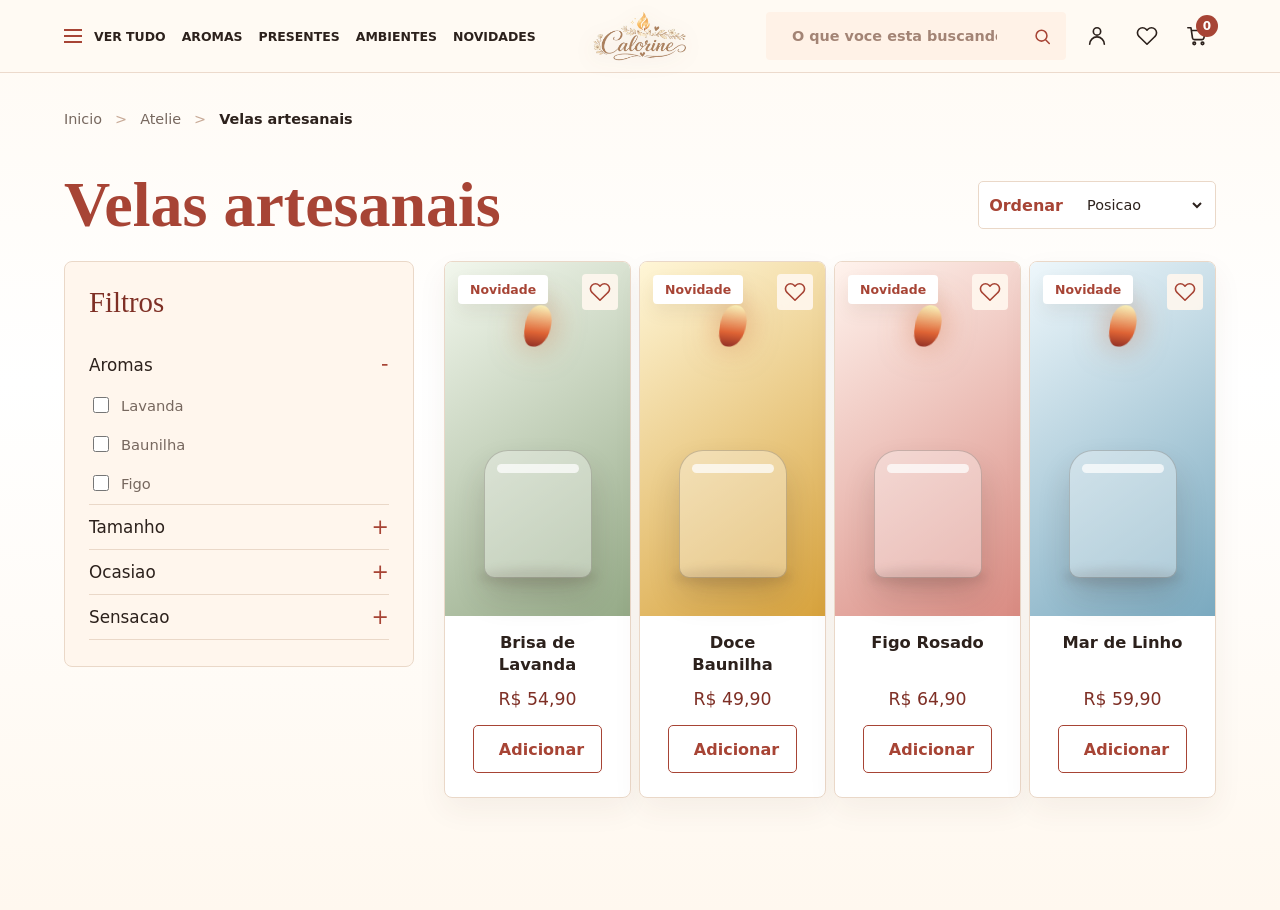
==== commit d139d1a1: "Atualziando" ====
--- a/src/main/resources/static/index.html
+++ b/src/main/resources/static/index.html
@@ -1,4 +1,4 @@
-<!doctype html>
+﻿<!doctype html>
 <html lang="pt-BR">
   <head>
     <meta charset="UTF-8" />
@@ -13,11 +13,11 @@
           <span class="hamburger" aria-hidden="true"></span>
           Ver tudo
         </a>
-        <a href="#shop">Perfumaria</a>
-        <a href="#shop">Sabonetes</a>
-        <a href="#shop">Casa</a>
+        <a href="#shop">Aromas</a>
+        <a href="#shop">Presentes</a>
+        <a href="#shop">Ambientes</a>
         <a href="#shop">Novidades</a>
-        <a href="#shop">Namorados</a>
+        <a href="#shop">Kits</a>
         <a href="#admin" class="admin-only" data-route="admin">Velas</a>
       </nav>
 
@@ -60,14 +60,14 @@
 <section class="screen active shop-screen" id="shopScreen" data-screen="shop">
         <div class="breadcrumb" aria-label="Caminho">
           <a href="#shop">Inicio</a>
-          <span>Casa</span>
-          <strong>Vela</strong>
+          <span>Atelie</span>
+          <strong>Velas artesanais</strong>
         </div>
 
         <div class="shop-heading">
-          <h1>VELA</h1>
+          <h1>Velas artesanais</h1>
           <label class="sort-box">
-            <span aria-hidden="true">↕</span>
+            <span aria-hidden="true">Ordenar</span>
             <select aria-label="Ordenar produtos">
               <option>Posicao</option>
               <option>Menor preco</option>
@@ -81,24 +81,25 @@
           <aside class="filter-panel" aria-label="Filtros de produtos">
             <h2>Filtros</h2>
             <details open>
-              <summary>Fragrancias</summary>
+              <summary>Aromas</summary>
               <label><input type="checkbox" /> Lavanda</label>
               <label><input type="checkbox" /> Baunilha</label>
               <label><input type="checkbox" /> Figo</label>
             </details>
             <details>
-              <summary>Volume</summary>
+              <summary>Tamanho</summary>
               <label><input type="checkbox" /> 120g</label>
               <label><input type="checkbox" /> 250g</label>
             </details>
             <details>
-              <summary>Linha</summary>
+              <summary>Ocasiao</summary>
               <label><input type="checkbox" /> Classica</label>
               <label><input type="checkbox" /> Presente</label>
             </details>
             <details>
-              <summary>Marca</summary>
-              <label><input type="checkbox" /> Colorine</label>
+              <summary>Sensacao</summary>
+              <label><input type="checkbox" /> Relaxante</label>
+              <label><input type="checkbox" /> Aconchegante</label>
             </details>
           </aside>
 
@@ -148,7 +149,7 @@
               Familia de cor
               <select id="productColor">
                 <option value="rose">Rosa queimado</option>
-                <option value="sage">Verde sÃ¡lvia</option>
+                <option value="sage">Verde salvia</option>
                 <option value="honey">Mel</option>
                 <option value="clay">Argila</option>
                 <option value="ocean">Azul suave</option>
--- a/src/main/resources/static/styles.css
+++ b/src/main/resources/static/styles.css
@@ -1,4 +1,4 @@
-:root {
+﻿:root {
   --ink: #25211d;
   --muted: #756d65;
   --paper: #fffaf4;
@@ -1036,21 +1036,21 @@
 
 /* Clean storefront refresh */
 :root {
-  --ink: #111111;
-  --muted: #6f6b68;
-  --paper: #ffffff;
+  --ink: #2c211c;
+  --muted: #77685f;
+  --paper: #fff8ef;
   --panel: #ffffff;
-  --line: #dedad4;
-  --accent: #00634d;
-  --accent-strong: #004736;
+  --line: #ead8c8;
+  --accent: #a74435;
+  --accent-strong: #7e2f25;
   --sage: #7f9673;
-  --honey: #b79b45;
+  --honey: #d8a744;
   --ocean: #6f9bb5;
-  --shadow: none;
+  --shadow: 0 18px 44px rgba(92, 58, 38, 0.1);
 }
 
 body {
-  background: #fff;
+  background: linear-gradient(180deg, #fffaf3 0%, #fff 42%, #fff8ef 100%);
 }
 
 .topbar {
@@ -1059,8 +1059,8 @@
   gap: 20px;
   min-height: 72px;
   padding: 10px clamp(18px, 5vw, 88px);
-  border-bottom: 1px solid #eee9e2;
-  background: rgba(255, 255, 255, 0.96);
+  border-bottom: 1px solid rgba(234, 216, 200, 0.9);
+  background: rgba(255, 250, 243, 0.96);
   backdrop-filter: blur(14px);
 }
 
@@ -1080,7 +1080,11 @@
 }
 
 .nav-categories a {
-  color: #0d0d0d;
+  color: var(--ink);
+}
+
+.nav-categories a:hover {
+  color: var(--accent);
 }
 
 .menu-link {
@@ -1095,7 +1099,7 @@
   display: block;
   width: 18px;
   height: 2px;
-  background: #111;
+  background: var(--accent);
 }
 
 .hamburger {
@@ -1126,7 +1130,7 @@
   width: clamp(150px, 13vw, 210px);
   height: 52px;
   object-position: center;
-  filter: none;
+  filter: drop-shadow(0 5px 10px rgba(92, 63, 39, 0.1));
 }
 
 .header-tools {
@@ -1139,16 +1143,16 @@
   min-height: 48px;
   border: 0;
   border-radius: 4px;
-  background: #f5f2f6;
+  background: #fff2e7;
 }
 
 .header-search input::placeholder {
-  color: #9a9298;
+  color: #a38475;
   font-weight: 700;
 }
 
 .header-search svg {
-  color: #659f93;
+  color: var(--accent);
 }
 
 .header-icon,
@@ -1161,8 +1165,13 @@
   border: 0;
   border-radius: 0;
   background: transparent;
-  color: #050505;
+  color: var(--ink);
   cursor: pointer;
+}
+
+.header-icon:hover,
+.cart-button.header-icon:hover {
+  color: var(--accent);
 }
 
 .header-icon svg,
@@ -1200,7 +1209,7 @@
   align-items: center;
   gap: 13px;
   margin: 4px 0 46px;
-  color: #1f1f1f;
+  color: var(--muted);
   font-size: 0.9rem;
 }
 
@@ -1208,12 +1217,13 @@
 .breadcrumb strong::before {
   content: ">";
   margin-right: 13px;
-  color: #aaa39d;
+  color: #c8aa97;
   font-weight: 400;
 }
 
 .breadcrumb strong {
-  font-weight: 500;
+  color: var(--ink);
+  font-weight: 600;
 }
 
 .shop-heading {
@@ -1240,10 +1250,10 @@
   min-width: 198px;
   min-height: 40px;
   padding: 0 10px;
-  border: 1px solid #dedad4;
+  border: 1px solid var(--line);
   border-radius: 5px;
   background: #fff;
-  color: #1e1e1e;
+  color: var(--ink);
   font-weight: 500;
 }
 
@@ -1270,17 +1280,21 @@
   position: sticky;
   top: 92px;
   padding: 24px 24px 26px;
-  background: #f7f7f7;
+  border: 1px solid var(--line);
+  border-radius: 8px;
+  background: #fff6ed;
 }
 
 .filter-panel h2 {
   margin: 0 0 24px;
+  color: var(--accent-strong);
+  font-family: Georgia, "Times New Roman", serif;
   font-size: 1.8rem;
   font-weight: 400;
 }
 
 .filter-panel details {
-  border-bottom: 1px solid #d7d4d1;
+  border-bottom: 1px solid #ead8c8;
 }
 
 .filter-panel summary {
@@ -1288,7 +1302,7 @@
   align-items: center;
   justify-content: space-between;
   min-height: 44px;
-  color: #151515;
+  color: var(--ink);
   cursor: pointer;
   font-size: 1.05rem;
   list-style: none;
@@ -1299,13 +1313,14 @@
 }
 
 .filter-panel summary::after {
-  content: "⌄";
-  color: #222;
+  content: "+";
+  color: var(--accent);
   font-size: 1.3rem;
   line-height: 1;
 }
 
 .filter-panel details[open] summary::after {
+  content: "-";
   transform: rotate(180deg);
 }
 
@@ -1314,7 +1329,7 @@
   align-items: center;
   gap: 9px;
   padding: 7px 0 10px;
-  color: #4c4946;
+  color: var(--muted);
   font-size: 0.92rem;
   font-weight: 500;
 }
@@ -1326,19 +1341,20 @@
 
 .product-card {
   position: relative;
-  border: 1px solid #d8d4cf;
-  border-radius: 5px;
-  box-shadow: none;
+  overflow: hidden;
+  border: 1px solid var(--line);
+  border-radius: 8px;
+  box-shadow: 0 12px 30px rgba(92, 58, 38, 0.06);
 }
 
 .product-art {
   min-height: 354px;
-  background: #f8f6f3;
+  background: #fbf0e5;
 }
 
 .product-photo {
   display: block;
-  background: #f8f6f3;
+  background: #fbf0e5;
 }
 
 .product-card:not(.has-photo) .product-photo {
@@ -1356,7 +1372,7 @@
   color: var(--accent);
   font-size: 0.78rem;
   font-weight: 800;
-  box-shadow: 0 8px 18px rgba(0, 0, 0, 0.04);
+  box-shadow: 0 8px 18px rgba(92, 58, 38, 0.08);
 }
 
 .product-favorite {
@@ -1370,7 +1386,7 @@
   height: 36px;
   border: 0;
   border-radius: 4px;
-  background: rgba(245, 245, 245, 0.88);
+  background: rgba(255, 248, 239, 0.9);
   color: var(--accent);
   cursor: pointer;
 }
@@ -1387,7 +1403,7 @@
 .product-info h3 {
   min-height: 45px;
   margin: 0 0 10px;
-  color: #050505;
+  color: var(--ink);
   font-size: 1.02rem;
   font-weight: 600;
   line-height: 1.35;
@@ -1404,7 +1420,7 @@
 }
 
 .product-footer strong {
-  color: #050505;
+  color: var(--accent-strong);
   font-size: 1.08rem;
   font-weight: 500;
 }
@@ -1426,8 +1442,8 @@
 }
 
 .product-footer button:disabled {
-  border-color: #b8b2ac;
-  color: #8a8580;
+  border-color: #d9c7b8;
+  color: #a39184;
   background: #fff;
 }
 
@@ -1562,4 +1578,4 @@
   color: var(--accent);
   font-size: 1rem;
   font-weight: 700;
-}+}
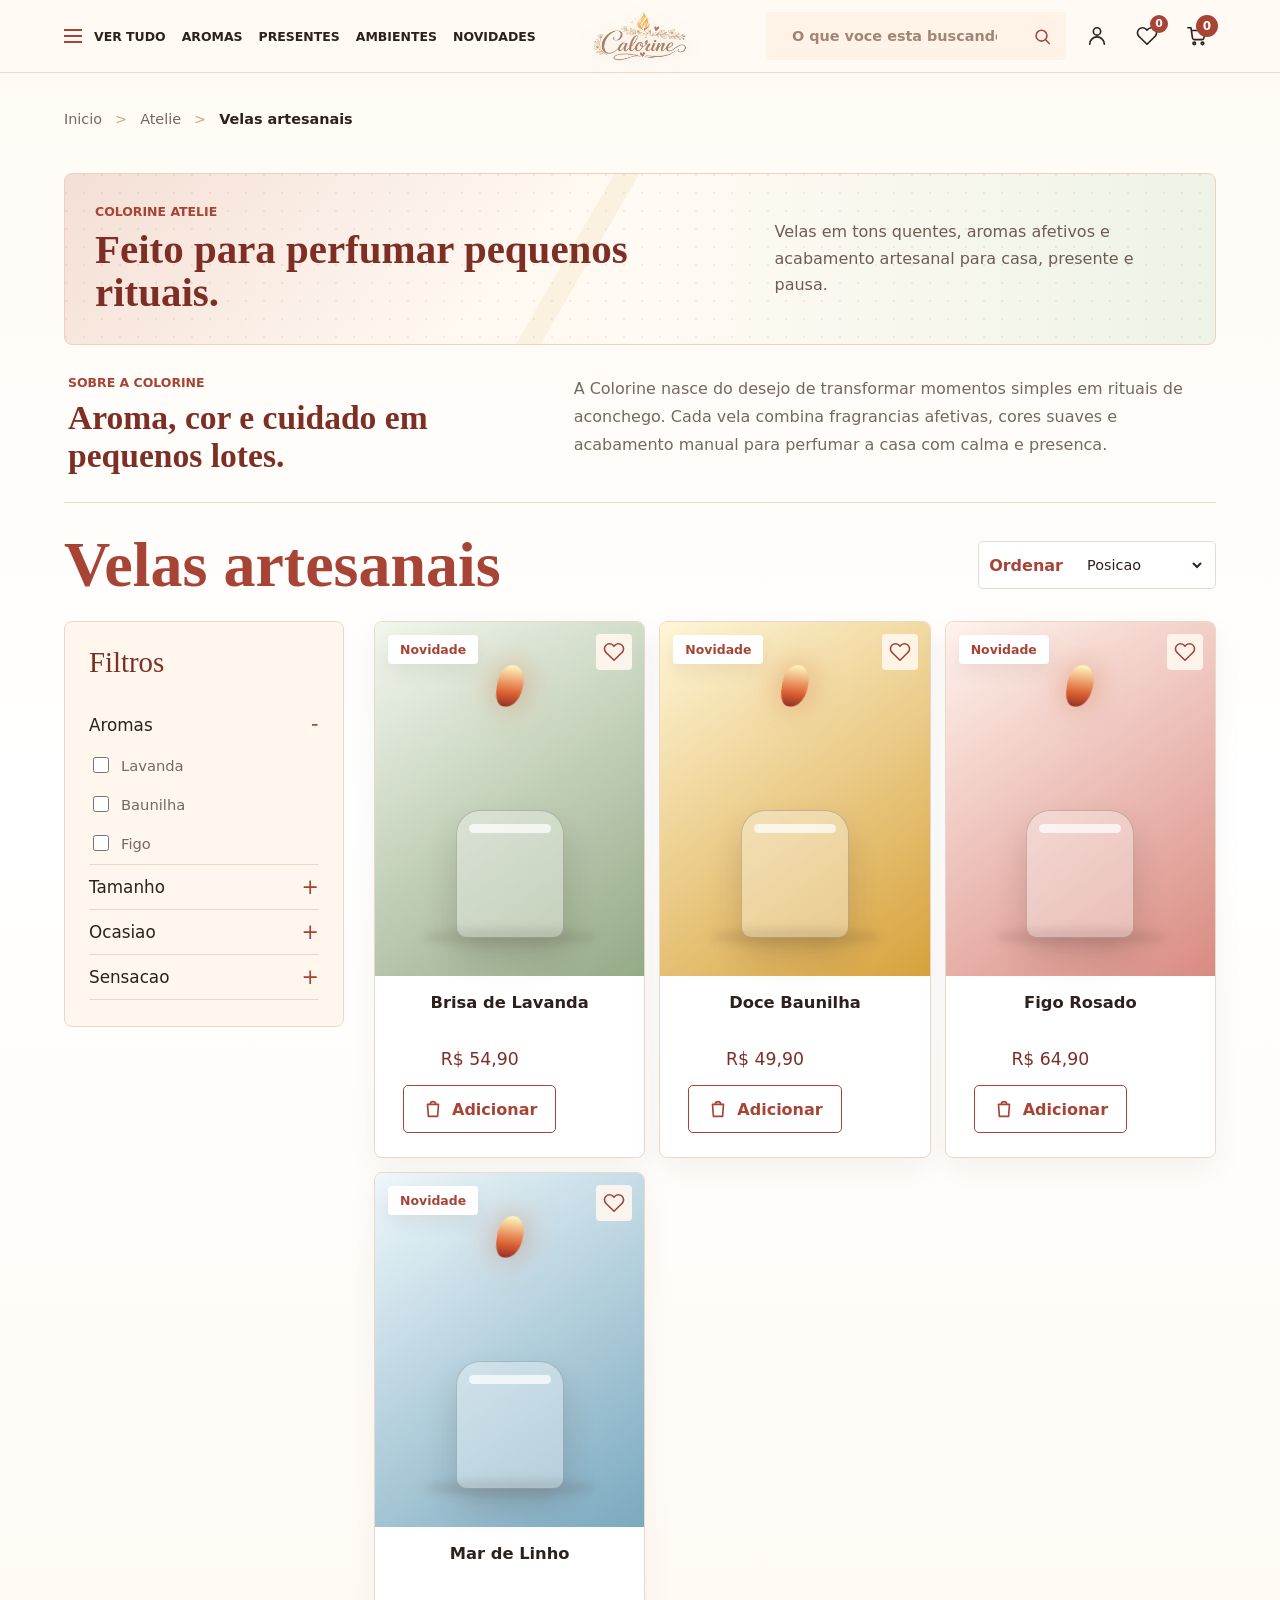
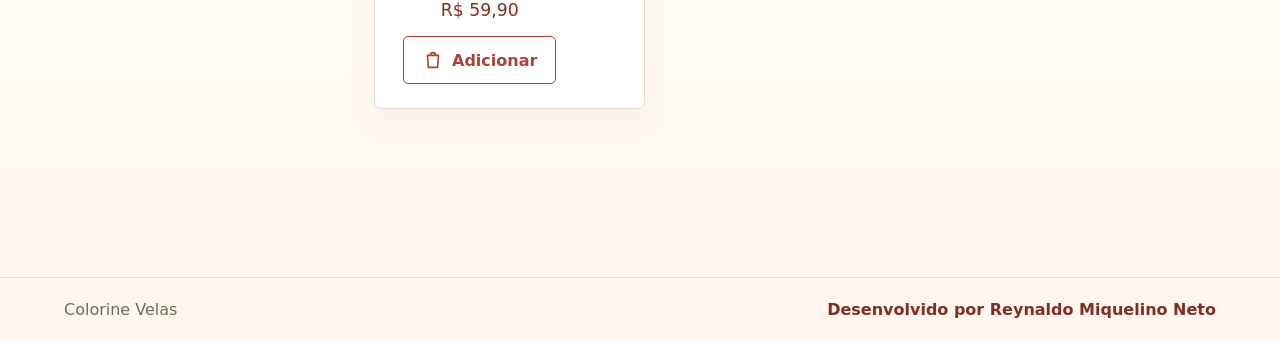
==== commit b403fe27: "Atualziando" ====
--- a/src/main/resources/static/index.html
+++ b/src/main/resources/static/index.html
@@ -42,8 +42,9 @@
         <button class="header-icon logged-only" id="menuLogoutButton" type="button" aria-label="Sair">
           <svg aria-hidden="true" viewBox="0 0 24 24"><path d="M9 21H5a2 2 0 0 1-2-2V5a2 2 0 0 1 2-2h4" /><path d="m16 17 5-5-5-5" /><path d="M21 12H9" /></svg>
         </button>
-        <button class="header-icon favorite-button" type="button" aria-label="Favoritos">
+        <button class="header-icon favorite-button" id="openFavorites" type="button" aria-label="Abrir favoritos">
           <svg aria-hidden="true" viewBox="0 0 24 24"><path d="M20.8 4.6a5.5 5.5 0 0 0-7.8 0L12 5.6l-1-1a5.5 5.5 0 0 0-7.8 7.8l1 1L12 21l7.8-7.6 1-1a5.5 5.5 0 0 0 0-7.8Z" /></svg>
+          <span id="favoriteCount">0</span>
         </button>
         <button class="cart-button header-icon" id="openCart" type="button" aria-label="Abrir carrinho">
           <svg aria-hidden="true" viewBox="0 0 24 24">
@@ -64,15 +65,31 @@
           <strong>Velas artesanais</strong>
         </div>
 
+        <section class="atelier-note" aria-label="Colorine">
+          <div>
+            <p class="eyebrow">colorine atelie</p>
+            <h2>Feito para perfumar pequenos rituais.</h2>
+          </div>
+          <p>Velas em tons quentes, aromas afetivos e acabamento artesanal para casa, presente e pausa.</p>
+        </section>
+
+        <section class="about-colorine" aria-label="Sobre a Colorine">
+          <div>
+            <p class="eyebrow">sobre a colorine</p>
+            <h2>Aroma, cor e cuidado em pequenos lotes.</h2>
+          </div>
+          <p>A Colorine nasce do desejo de transformar momentos simples em rituais de aconchego. Cada vela combina fragrancias afetivas, cores suaves e acabamento manual para perfumar a casa com calma e presenca.</p>
+        </section>
+
         <div class="shop-heading">
           <h1>Velas artesanais</h1>
           <label class="sort-box">
             <span aria-hidden="true">Ordenar</span>
-            <select aria-label="Ordenar produtos">
-              <option>Posicao</option>
-              <option>Menor preco</option>
-              <option>Maior preco</option>
-              <option>Novidades</option>
+            <select id="sortProducts" aria-label="Ordenar produtos">
+              <option value="position">Posicao</option>
+              <option value="price-asc">Menor preco</option>
+              <option value="price-desc">Maior preco</option>
+              <option value="newest">Novidades</option>
             </select>
           </label>
         </div>
@@ -82,29 +99,93 @@
             <h2>Filtros</h2>
             <details open>
               <summary>Aromas</summary>
-              <label><input type="checkbox" /> Lavanda</label>
-              <label><input type="checkbox" /> Baunilha</label>
-              <label><input type="checkbox" /> Figo</label>
+              <label><input type="checkbox" data-filter="scent" value="lavanda" /> Lavanda</label>
+              <label><input type="checkbox" data-filter="scent" value="baunilha" /> Baunilha</label>
+              <label><input type="checkbox" data-filter="scent" value="figo" /> Figo</label>
             </details>
             <details>
               <summary>Tamanho</summary>
-              <label><input type="checkbox" /> 120g</label>
-              <label><input type="checkbox" /> 250g</label>
+              <label><input type="checkbox" data-filter="size" value="120g" /> 120g</label>
+              <label><input type="checkbox" data-filter="size" value="250g" /> 250g</label>
             </details>
             <details>
               <summary>Ocasiao</summary>
-              <label><input type="checkbox" /> Classica</label>
-              <label><input type="checkbox" /> Presente</label>
+              <label><input type="checkbox" data-filter="occasion" value="classica" /> Classica</label>
+              <label><input type="checkbox" data-filter="occasion" value="presente" /> Presente</label>
             </details>
             <details>
               <summary>Sensacao</summary>
-              <label><input type="checkbox" /> Relaxante</label>
-              <label><input type="checkbox" /> Aconchegante</label>
+              <label><input type="checkbox" data-filter="mood" value="relaxante" /> Relaxante</label>
+              <label><input type="checkbox" data-filter="mood" value="aconchegante" /> Aconchegante</label>
             </details>
           </aside>
 
           <div class="product-grid" id="productGrid"></div>
         </div>
+      </section>
+
+      <section class="screen product-detail-screen" id="productDetailScreen" data-screen="product">
+        <div class="breadcrumb" aria-label="Caminho">
+          <a href="#shop">Inicio</a>
+          <span>Velas artesanais</span>
+          <strong id="detailBreadcrumb">Produto</strong>
+        </div>
+
+        <div class="product-detail">
+          <div class="detail-gallery">
+            <div class="detail-thumbs" id="detailThumbs" aria-label="Miniaturas do produto"></div>
+            <div class="detail-media" id="detailMedia">
+              <button class="product-favorite detail-favorite" id="detailFavorite" type="button" aria-label="Adicionar aos favoritos">
+                <svg aria-hidden="true" viewBox="0 0 24 24"><path d="M20.8 4.6a5.5 5.5 0 0 0-7.8 0L12 5.6l-1-1a5.5 5.5 0 0 0-7.8 7.8l1 1L12 21l7.8-7.6 1-1a5.5 5.5 0 0 0 0-7.8Z" /></svg>
+              </button>
+              <img id="detailImage" alt="" />
+              <span class="product-flame"></span>
+              <span class="product-jar"></span>
+            </div>
+          </div>
+
+          <div class="detail-copy">
+            <p class="eyebrow" id="detailScent">aroma</p>
+            <h1 id="detailName">Produto</h1>
+            <p id="detailDescription"></p>
+
+            <div class="detail-facts">
+              <div>
+                <span>Aroma</span>
+                <strong id="detailAroma">-</strong>
+              </div>
+              <div>
+                <span>Tamanho</span>
+                <strong id="detailSize">-</strong>
+              </div>
+              <div>
+                <span>Estoque</span>
+                <strong id="detailStock">-</strong>
+              </div>
+              <div>
+                <span>Ocasião</span>
+                <strong id="detailOccasion">-</strong>
+              </div>
+              <div>
+                <span>Sensação</span>
+                <strong id="detailMood">-</strong>
+              </div>
+            </div>
+
+            <div class="detail-buy">
+              <strong id="detailPrice">R$ 0,00</strong>
+              <button class="primary-action" id="detailAddToCart" type="button">Adicionar ao carrinho</button>
+            </div>
+          </div>
+        </div>
+
+        <section class="related-products" aria-label="Produtos relacionados">
+          <div class="related-heading">
+            <p class="eyebrow">continue explorando</p>
+            <h2>Voce tambem pode gostar</h2>
+          </div>
+          <div class="related-grid" id="relatedProducts"></div>
+        </section>
       </section>
 
       <section class="screen" id="adminScreen" data-screen="admin">
@@ -127,6 +208,8 @@
           <form class="admin-form" id="productForm">
             <input type="hidden" id="productId" />
             <input type="hidden" id="productImageCurrent" />
+            <input type="hidden" id="productExtraImageOneCurrent" />
+            <input type="hidden" id="productExtraImageTwoCurrent" />
             <label>
               Nome da vela
               <input id="productName" required maxlength="48" placeholder="Ex: Brisa de Lavanda" />
@@ -155,6 +238,29 @@
                 <option value="ocean">Azul suave</option>
               </select>
             </label>
+            <div class="field-row">
+              <label>
+                Tamanho
+                <select id="productSize">
+                  <option value="120g">120g</option>
+                  <option value="250g">250g</option>
+                </select>
+              </label>
+              <label>
+                Sensacao
+                <select id="productMood">
+                  <option value="aconchegante">Aconchegante</option>
+                  <option value="relaxante">Relaxante</option>
+                </select>
+              </label>
+            </div>
+            <label>
+              Ocasiao
+              <select id="productOccasion">
+                <option value="classica">Classica</option>
+                <option value="presente">Presente</option>
+              </select>
+            </label>
             <label>
               Descricao
               <textarea id="productDescription" required maxlength="160" placeholder="Conte o clima, o tamanho e a proposta da vela"></textarea>
@@ -164,6 +270,20 @@
               <input id="productImage" type="file" accept="image/*" />
             </label>
             <div class="image-preview" id="productImagePreview">Sem imagem selecionada</div>
+            <div class="field-row">
+              <label>
+                Miniatura extra 1
+                <input id="productExtraImageOne" type="file" accept="image/*" />
+              </label>
+              <label>
+                Miniatura extra 2
+                <input id="productExtraImageTwo" type="file" accept="image/*" />
+              </label>
+            </div>
+            <div class="field-row">
+              <div class="image-preview" id="productExtraImageOnePreview">Sem imagem extra</div>
+              <div class="image-preview" id="productExtraImageTwoPreview">Sem imagem extra</div>
+            </div>
             <div class="form-actions">
               <button class="primary-action" type="submit">Salvar vela</button>
               <button class="ghost-action" id="clearForm" type="button">Limpar</button>
@@ -338,6 +458,16 @@
               <a class="secondary-action admin-only" href="#admin">Cadastrar velas</a>
             </div>
           </div>
+
+          <section class="account-orders">
+            <div class="section-heading">
+              <div>
+                <p class="eyebrow">historico</p>
+                <h2>Meus pedidos</h2>
+              </div>
+            </div>
+            <div class="order-list" id="accountOrders"></div>
+          </section>
         </div>
       </section>
     </main>
@@ -359,27 +489,93 @@
         <div class="cart-items" id="cartItems"></div>
 
         <form class="checkout" id="checkoutForm">
+          <div class="checkout-summary">
+            <div>
+              <span>Itens</span>
+              <strong id="checkoutItems">0</strong>
+            </div>
+            <div>
+              <span>Subtotal</span>
+              <strong id="cartSubtotal">R$ 0,00</strong>
+            </div>
+            <div>
+              <span>Entrega</span>
+              <strong id="cartDelivery">A calcular</strong>
+            </div>
+          </div>
           <div class="totals">
             <span>Total</span>
             <strong id="cartTotal">R$ 0,00</strong>
           </div>
-          <label>
-            Forma de pagamento
-            <select id="paymentMethod">
-              <option value="pix">Pix</option>
-              <option value="card">Cartao de credito</option>
-              <option value="boleto">Boleto</option>
-            </select>
-          </label>
-          <label>
-            Entrega
-            <input id="deliveryAddress" required placeholder="Rua, numero, bairro e cidade" />
-          </label>
-          <button class="primary-action" type="submit">Finalizar pedido</button>
+
+          <section class="checkout-step">
+            <span>1</span>
+            <div>
+              <h3>Entrega</h3>
+              <div class="shipping-row">
+                <label>
+                  CEP
+                  <input id="cartCep" inputmode="numeric" maxlength="9" placeholder="00000-000" />
+                </label>
+                <button class="ghost-action" id="calculateShipping" type="button">OK</button>
+              </div>
+              <p class="hint-text" id="shippingMessage">Informe o CEP para calcular uma entrega estimada.</p>
+              <label>
+                Endereco
+                <input id="deliveryAddress" required placeholder="Rua, numero, bairro e cidade" />
+              </label>
+            </div>
+          </section>
+
+          <section class="checkout-step">
+            <span>2</span>
+            <div>
+              <h3>Pagamento</h3>
+              <label>
+                Forma de pagamento
+                <select id="paymentMethod">
+                  <option value="pix">Pix</option>
+                  <option value="card">Cartao de credito</option>
+                  <option value="boleto">Boleto</option>
+                </select>
+              </label>
+            </div>
+          </section>
+
+          <section class="checkout-step">
+            <span>3</span>
+            <div>
+              <h3>Confirmacao</h3>
+              <button class="primary-action" type="submit">Finalizar pedido</button>
+            </div>
+          </section>
           <p class="checkout-message" id="checkoutMessage"></p>
         </form>
       </div>
     </aside>
+
+    <aside class="cart-drawer favorites-drawer" id="favoritesDrawer" aria-hidden="true">
+      <div class="cart-panel" role="dialog" aria-modal="true" aria-label="Favoritos">
+        <div class="cart-header">
+          <div>
+            <p class="eyebrow">selecionados</p>
+            <h2>Favoritos</h2>
+          </div>
+          <button class="icon-button" id="closeFavorites" type="button" aria-label="Fechar favoritos">
+            <svg aria-hidden="true" viewBox="0 0 24 24">
+              <path d="M18 6 6 18M6 6l12 12" />
+            </svg>
+          </button>
+        </div>
+
+        <div class="cart-items favorite-items" id="favoriteItems"></div>
+      </div>
+    </aside>
+
+    <footer class="site-footer">
+      <span>Colorine Velas</span>
+      <strong>Desenvolvido por Reynaldo Miquelino Neto</strong>
+    </footer>
 
     <template id="productTemplate">
       <article class="product-card">
--- a/src/main/resources/static/styles.css
+++ b/src/main/resources/static/styles.css
@@ -145,6 +145,21 @@
   line-height: 22px;
 }
 
+.favorite-button span {
+  position: absolute;
+  right: -2px;
+  top: -2px;
+  min-width: 18px;
+  height: 18px;
+  padding: 0 5px;
+  border-radius: 999px;
+  background: var(--accent);
+  color: #fff;
+  font-size: 0.68rem;
+  font-weight: 800;
+  line-height: 18px;
+}
+
 main {
   padding-bottom: 64px;
 }
@@ -679,12 +694,43 @@
   align-items: center;
   max-width: 960px;
   margin: 0 auto;
+  background:
+    linear-gradient(135deg, #fffaf6 0%, #fff 48%, #fff6ed 100%);
 }
 
 .auth-copy {
   display: grid;
   align-content: start;
   gap: 12px;
+  min-height: 100%;
+  padding: 18px;
+  border-radius: 8px;
+  background:
+    linear-gradient(135deg, rgba(167, 68, 53, 0.09), transparent 54%),
+    #fff6ed;
+}
+
+.auth-copy h2 {
+  margin: 0;
+  color: var(--accent-strong);
+  font-family: Georgia, "Times New Roman", serif;
+  font-size: clamp(1.8rem, 3vw, 2.7rem);
+  letter-spacing: 0;
+  line-height: 1.05;
+}
+
+.auth-form {
+  align-content: start;
+}
+
+#accountScreen .auth-panel {
+  align-items: start;
+}
+
+#accountScreen .auth-copy {
+  background:
+    linear-gradient(135deg, rgba(216, 167, 68, 0.16), transparent 55%),
+    #fff6ed;
 }
 
 .account-summary {
@@ -732,6 +778,42 @@
 
 .account-summary strong {
   overflow-wrap: anywhere;
+}
+
+.account-orders {
+  display: grid;
+  gap: 14px;
+  margin-top: 22px;
+}
+
+.order-list {
+  display: grid;
+  gap: 10px;
+}
+
+.order-card {
+  display: grid;
+  grid-template-columns: minmax(0, 1fr) auto;
+  gap: 12px;
+  padding: 14px;
+  border: 1px solid var(--line);
+  border-radius: 8px;
+  background: #fffaf6;
+}
+
+.order-card h3 {
+  margin: 0 0 6px;
+  color: var(--ink);
+  font-size: 1rem;
+}
+
+.order-card p {
+  margin: 0;
+  color: var(--muted);
+}
+
+.order-card strong {
+  color: var(--accent-strong);
 }
 
 .auth-switch {
@@ -803,7 +885,8 @@
   line-height: 1.6;
 }
 
-.cart-drawer {
+.cart-drawer,
+.favorites-drawer {
   position: fixed;
   inset: 0;
   z-index: 40;
@@ -812,7 +895,8 @@
   background: rgba(37, 33, 29, 0.36);
 }
 
-.cart-drawer.open {
+.cart-drawer.open,
+.favorites-drawer.open {
   display: flex;
 }
 
@@ -863,6 +947,48 @@
 .cart-item p {
   margin: 0;
   color: var(--muted);
+}
+
+.favorite-item {
+  grid-template-columns: 64px 1fr auto;
+  align-items: center;
+}
+
+.favorite-thumb {
+  width: 64px;
+  height: 64px;
+  border-radius: 8px;
+  background: #fbf0e5;
+  object-fit: cover;
+}
+
+.favorite-item .small-button {
+  padding: 0 12px;
+  white-space: nowrap;
+}
+
+.cart-item-actions {
+  display: grid;
+  justify-items: end;
+  gap: 10px;
+}
+
+.cart-line-total {
+  display: inline-block;
+  margin-top: 8px;
+  color: var(--accent-strong);
+  font-size: 0.95rem;
+}
+
+.remove-item {
+  min-height: 32px;
+  padding: 0 10px;
+  border: 1px solid #e1cabb;
+  border-radius: 8px;
+  background: #fff;
+  color: var(--accent);
+  cursor: pointer;
+  font-weight: 800;
 }
 
 .quantity {
@@ -893,6 +1019,75 @@
   margin: 0;
   color: var(--sage);
   font-weight: 800;
+}
+
+.checkout {
+  display: grid;
+  gap: 14px;
+}
+
+.checkout-summary {
+  display: grid;
+  gap: 10px;
+  padding: 14px;
+  border: 1px solid var(--line);
+  border-radius: 8px;
+  background: #fffaf6;
+}
+
+.checkout-summary div,
+.totals {
+  display: flex;
+  align-items: center;
+  justify-content: space-between;
+  gap: 16px;
+}
+
+.checkout-summary span {
+  color: var(--muted);
+}
+
+.checkout-summary strong {
+  color: var(--ink);
+}
+
+.checkout-step {
+  display: grid;
+  grid-template-columns: 30px minmax(0, 1fr);
+  gap: 12px;
+  padding: 14px;
+  border: 1px solid var(--line);
+  border-radius: 8px;
+  background: #fff;
+}
+
+.checkout-step > span {
+  display: inline-grid;
+  place-items: center;
+  width: 30px;
+  height: 30px;
+  border-radius: 50%;
+  background: #fff2e7;
+  color: var(--accent);
+  font-weight: 900;
+}
+
+.checkout-step h3 {
+  margin: 2px 0 12px;
+  color: var(--ink);
+  font-size: 1rem;
+}
+
+.shipping-row {
+  display: grid;
+  grid-template-columns: minmax(0, 1fr) 58px;
+  gap: 8px;
+  align-items: end;
+}
+
+.shipping-row .ghost-action {
+  min-height: 46px;
+  padding: 0;
 }
 
 .empty-state {
@@ -1200,10 +1395,6 @@
   padding: 34px clamp(18px, 5vw, 88px) 56px;
 }
 
-.shop-screen {
-  display: block;
-}
-
 .breadcrumb {
   display: flex;
   align-items: center;
@@ -1213,6 +1404,16 @@
   font-size: 0.9rem;
 }
 
+.shop-screen .breadcrumb,
+.atelier-note,
+.about-colorine,
+.shop-heading,
+.shop-layout {
+  max-width: 1220px;
+  margin-right: auto;
+  margin-left: auto;
+}
+
 .breadcrumb span::before,
 .breadcrumb strong::before {
   content: ">";
@@ -1224,6 +1425,82 @@
 .breadcrumb strong {
   color: var(--ink);
   font-weight: 600;
+}
+
+.atelier-note {
+  position: relative;
+  display: grid;
+  grid-template-columns: minmax(0, 1fr) minmax(260px, 0.65fr);
+  gap: clamp(18px, 4vw, 48px);
+  align-items: center;
+  min-height: 148px;
+  margin-bottom: 30px;
+  overflow: hidden;
+  padding: clamp(20px, 3vw, 30px);
+  border: 1px solid #ead2be;
+  border-radius: 8px;
+  background:
+    linear-gradient(135deg, rgba(167, 68, 53, 0.13), transparent 42%),
+    linear-gradient(90deg, #fff6ed 0%, #fffaf3 52%, #eef3e7 100%);
+}
+
+.atelier-note::before {
+  content: "";
+  position: absolute;
+  inset: 0;
+  background-image:
+    radial-gradient(circle at 1px 1px, rgba(126, 47, 37, 0.14) 1px, transparent 0),
+    linear-gradient(120deg, transparent 0 44%, rgba(216, 167, 68, 0.18) 44% 46%, transparent 46% 100%);
+  background-size: 18px 18px, 100% 100%;
+  opacity: 0.55;
+  pointer-events: none;
+}
+
+.atelier-note > * {
+  position: relative;
+}
+
+.atelier-note h2 {
+  max-width: 620px;
+  margin: 0;
+  color: var(--accent-strong);
+  font-family: Georgia, "Times New Roman", serif;
+  font-size: clamp(1.7rem, 3.2vw, 2.7rem);
+  line-height: 1.05;
+  letter-spacing: 0;
+}
+
+.atelier-note > p {
+  margin: 0;
+  color: #6f5c51;
+  font-size: 1rem;
+  line-height: 1.65;
+}
+
+.about-colorine {
+  display: grid;
+  grid-template-columns: minmax(0, 0.72fr) minmax(260px, 1fr);
+  gap: clamp(18px, 4vw, 46px);
+  align-items: start;
+  margin-bottom: 30px;
+  padding: 0 4px 28px;
+  border-bottom: 1px solid var(--line);
+}
+
+.about-colorine h2 {
+  max-width: 520px;
+  margin: 0;
+  color: var(--accent-strong);
+  font-family: Georgia, "Times New Roman", serif;
+  font-size: clamp(1.45rem, 2.8vw, 2.1rem);
+  line-height: 1.12;
+  letter-spacing: 0;
+}
+
+.about-colorine > p {
+  margin: 0;
+  color: var(--muted);
+  line-height: 1.75;
 }
 
 .shop-heading {
@@ -1271,7 +1548,7 @@
 
 .shop-layout {
   display: grid;
-  grid-template-columns: 350px minmax(0, 1fr);
+  grid-template-columns: 280px minmax(0, 1fr);
   gap: 30px;
   align-items: start;
 }
@@ -1335,8 +1612,8 @@
 }
 
 .product-grid {
-  grid-template-columns: repeat(4, minmax(0, 1fr));
-  gap: 8px;
+  grid-template-columns: repeat(3, minmax(0, 1fr));
+  gap: 14px;
 }
 
 .product-card {
@@ -1345,6 +1622,13 @@
   border: 1px solid var(--line);
   border-radius: 8px;
   box-shadow: 0 12px 30px rgba(92, 58, 38, 0.06);
+  cursor: pointer;
+  transition: border-color 0.18s ease, transform 0.18s ease;
+}
+
+.product-card:hover {
+  border-color: #d7b69e;
+  transform: translateY(-2px);
 }
 
 .product-art {
@@ -1391,6 +1675,15 @@
   cursor: pointer;
 }
 
+.product-favorite.is-active {
+  background: var(--accent);
+  color: #fff;
+}
+
+.product-favorite.is-active svg {
+  fill: currentColor;
+}
+
 .product-info {
   padding: 16px 28px 24px;
   text-align: center;
@@ -1447,6 +1740,315 @@
   background: #fff;
 }
 
+.product-detail-screen {
+  min-height: auto;
+}
+
+.product-detail-screen .breadcrumb {
+  max-width: 1120px;
+  margin-right: auto;
+  margin-left: auto;
+}
+
+.product-detail {
+  display: grid;
+  grid-template-columns: minmax(260px, 460px) minmax(320px, 520px);
+  gap: clamp(30px, 5vw, 72px);
+  align-items: start;
+  justify-content: center;
+  max-width: 1120px;
+  margin: 0 auto;
+}
+
+.detail-gallery {
+  display: grid;
+  grid-template-columns: 76px minmax(0, 1fr);
+  gap: 14px;
+  align-items: start;
+}
+
+.detail-thumbs {
+  display: grid;
+  gap: 12px;
+}
+
+.detail-thumb {
+  position: relative;
+  width: 76px;
+  height: 76px;
+  overflow: hidden;
+  border: 1px solid var(--line);
+  border-radius: 8px;
+  background: #fbf0e5;
+  cursor: pointer;
+}
+
+.detail-thumb.is-active {
+  border-color: var(--accent);
+  box-shadow: 0 0 0 3px rgba(167, 68, 53, 0.12);
+}
+
+.detail-thumb img {
+  width: 100%;
+  height: 100%;
+  object-fit: cover;
+}
+
+.detail-thumb .product-jar {
+  left: 50%;
+  bottom: 10px;
+  width: 28px;
+  height: 34px;
+  border-radius: 8px 8px 4px 4px;
+}
+
+.detail-thumb .product-flame {
+  left: 50%;
+  top: 14px;
+  width: 10px;
+  height: 16px;
+}
+
+.detail-thumb[data-color="rose"] {
+  background: linear-gradient(145deg, #fff3ed, #d98b82);
+}
+
+.detail-thumb[data-color="sage"] {
+  background: linear-gradient(145deg, #f2f7ed, #95aa87);
+}
+
+.detail-thumb[data-color="honey"] {
+  background: linear-gradient(145deg, #fff6d7, #d7a23c);
+}
+
+.detail-thumb[data-color="clay"] {
+  background: linear-gradient(145deg, #f9eee4, #b76b4f);
+}
+
+.detail-thumb[data-color="ocean"] {
+  background: linear-gradient(145deg, #eef7fb, #7aa9bf);
+}
+
+.detail-media {
+  position: relative;
+  height: clamp(340px, 38vw, 480px);
+  min-height: 0;
+  overflow: hidden;
+  border: 1px solid var(--line);
+  border-radius: 8px;
+  background: #fbf0e5;
+}
+
+.detail-media[data-color="rose"] {
+  background: linear-gradient(145deg, #fff3ed, #d98b82);
+}
+
+.detail-media[data-color="sage"] {
+  background: linear-gradient(145deg, #f2f7ed, #95aa87);
+}
+
+.detail-media[data-color="honey"] {
+  background: linear-gradient(145deg, #fff6d7, #d7a23c);
+}
+
+.detail-media[data-color="clay"] {
+  background: linear-gradient(145deg, #f9eee4, #b76b4f);
+}
+
+.detail-media[data-color="ocean"] {
+  background: linear-gradient(145deg, #eef7fb, #7aa9bf);
+}
+
+.detail-media img {
+  display: none;
+  width: 100%;
+  height: 100%;
+  object-fit: cover;
+}
+
+.detail-media.has-photo img {
+  display: block;
+}
+
+.detail-media.has-photo .product-flame,
+.detail-media.has-photo .product-jar {
+  display: none;
+}
+
+.detail-media .product-jar {
+  left: 50%;
+  bottom: 14%;
+  width: 210px;
+  height: 280px;
+  transform: translateX(-50%);
+}
+
+.detail-media .product-flame {
+  left: 50%;
+  top: auto;
+  bottom: calc(14% + 278px);
+  transform: translateX(-50%);
+}
+
+.detail-favorite {
+  top: 14px;
+  right: 14px;
+  width: 38px;
+  height: 38px;
+}
+
+.detail-copy {
+  display: grid;
+  gap: 16px;
+  max-width: 520px;
+  padding-top: 4px;
+}
+
+.detail-copy h1 {
+  margin: 0;
+  color: var(--accent);
+  font-family: Georgia, "Times New Roman", serif;
+  font-size: clamp(2rem, 3.8vw, 3.25rem);
+  line-height: 1.05;
+  letter-spacing: 0;
+}
+
+.detail-copy > p:not(.eyebrow) {
+  margin: 0;
+  color: var(--muted);
+  font-size: 1rem;
+  line-height: 1.65;
+}
+
+.detail-facts {
+  display: grid;
+  grid-template-columns: repeat(3, minmax(0, 1fr));
+  gap: 10px;
+}
+
+.detail-facts div {
+  min-height: 76px;
+  padding: 12px;
+  border: 1px solid var(--line);
+  border-radius: 8px;
+  background: #fffaf6;
+}
+
+.detail-facts span {
+  display: block;
+  margin-bottom: 8px;
+  color: var(--muted);
+  font-size: 0.82rem;
+  font-weight: 800;
+  text-transform: uppercase;
+}
+
+.detail-facts strong {
+  color: var(--ink);
+  line-height: 1.35;
+}
+
+.detail-buy {
+  display: flex;
+  flex-wrap: wrap;
+  align-items: center;
+  justify-content: space-between;
+  gap: 16px;
+  padding-top: 16px;
+  border-top: 1px solid var(--line);
+}
+
+.detail-buy > strong {
+  color: var(--accent-strong);
+  font-size: 1.55rem;
+  font-weight: 500;
+}
+
+.related-products {
+  max-width: 760px;
+  margin: 32px auto 0;
+  padding-top: 18px;
+  border-top: 1px solid var(--line);
+}
+
+.related-heading {
+  display: flex;
+  align-items: end;
+  justify-content: space-between;
+  gap: 18px;
+  margin-bottom: 12px;
+}
+
+.related-heading h2 {
+  margin: 0;
+  color: var(--accent-strong);
+  font-family: Georgia, "Times New Roman", serif;
+  font-size: clamp(1.18rem, 2vw, 1.55rem);
+  letter-spacing: 0;
+}
+
+.related-grid {
+  display: grid;
+  grid-template-columns: repeat(3, minmax(0, 1fr));
+  gap: 10px;
+}
+
+.related-grid .product-art {
+  min-height: 130px;
+}
+
+.related-grid .product-info {
+  padding: 10px 12px 12px;
+}
+
+.related-grid .product-info h3 {
+  min-height: 32px;
+  margin-bottom: 6px;
+  font-size: 0.86rem;
+}
+
+.related-grid .product-footer {
+  gap: 8px;
+  margin-top: 6px;
+}
+
+.related-grid .product-footer strong {
+  font-size: 0.92rem;
+}
+
+.related-grid .product-footer button {
+  min-height: 36px;
+  font-size: 0.84rem;
+}
+
+.related-grid .product-badge,
+.related-grid .product-favorite {
+  transform: scale(0.82);
+  transform-origin: top left;
+}
+
+.related-grid .product-favorite {
+  transform-origin: top right;
+}
+
+.site-footer {
+  display: flex;
+  flex-wrap: wrap;
+  align-items: center;
+  justify-content: space-between;
+  gap: 12px;
+  margin-top: 56px;
+  padding: 22px clamp(18px, 5vw, 88px);
+  border-top: 1px solid var(--line);
+  background: #fff6ed;
+  color: var(--muted);
+}
+
+.site-footer strong {
+  color: var(--accent-strong);
+  font-weight: 800;
+}
+
 .admin-form,
 .auth-panel,
 .cart-panel,
@@ -1471,11 +2073,11 @@
   }
 
   .shop-layout {
-    grid-template-columns: 280px minmax(0, 1fr);
+    grid-template-columns: 240px minmax(0, 1fr);
   }
 
   .product-grid {
-    grid-template-columns: repeat(3, minmax(0, 1fr));
+    grid-template-columns: repeat(2, minmax(0, 1fr));
   }
 }
 
@@ -1506,6 +2108,11 @@
     flex-direction: column;
   }
 
+  .atelier-note,
+  .about-colorine {
+    grid-template-columns: 1fr;
+  }
+
   .shop-layout {
     grid-template-columns: 1fr;
   }
@@ -1520,6 +2127,33 @@
 
   .product-art {
     min-height: 260px;
+  }
+
+  .product-detail {
+    grid-template-columns: 1fr;
+    max-width: 680px;
+  }
+
+  .detail-gallery {
+    grid-template-columns: 1fr;
+  }
+
+  .detail-thumbs {
+    grid-template-columns: repeat(3, 76px);
+    order: 2;
+  }
+
+  .detail-media,
+  .detail-media img {
+    height: 430px;
+  }
+
+  .detail-facts {
+    grid-template-columns: 1fr;
+  }
+
+  .related-grid {
+    grid-template-columns: repeat(2, minmax(0, 1fr));
   }
 }
 
@@ -1541,6 +2175,38 @@
 
   .product-art {
     min-height: 330px;
+  }
+
+  .detail-media,
+  .detail-media img {
+    height: 340px;
+  }
+
+  .detail-thumbs {
+    grid-template-columns: repeat(3, 68px);
+  }
+
+  .detail-thumb {
+    width: 68px;
+    height: 68px;
+  }
+
+  .detail-buy {
+    align-items: stretch;
+    flex-direction: column;
+  }
+
+  .detail-buy .primary-action {
+    width: 100%;
+  }
+
+  .related-heading {
+    align-items: flex-start;
+    flex-direction: column;
+  }
+
+  .related-grid {
+    grid-template-columns: 1fr;
   }
 }
 
@@ -1579,3 +2245,207 @@
   font-size: 1rem;
   font-weight: 700;
 }
+
+/* Responsive finishing pass */
+@media (max-width: 1180px) {
+  .auth-panel,
+  .admin-layout {
+    grid-template-columns: 1fr;
+  }
+
+  .admin-list {
+    min-width: 0;
+  }
+}
+
+@media (max-width: 860px) {
+  .topbar {
+    gap: 10px;
+    padding: 10px 16px;
+  }
+
+  .brand {
+    justify-content: flex-start;
+  }
+
+  .nav-categories {
+    gap: 16px;
+    margin: 0 -16px;
+    padding: 8px 16px 10px;
+    border-top: 1px solid var(--line);
+  }
+
+  .header-tools {
+    gap: 8px;
+  }
+
+  .header-search {
+    min-width: 0;
+    min-height: 42px;
+  }
+
+  .header-icon,
+  .cart-button.header-icon {
+    width: 36px;
+    height: 36px;
+  }
+
+  .atelier-note,
+  .about-colorine {
+    margin-bottom: 22px;
+  }
+
+  .filter-panel {
+    padding: 18px;
+  }
+
+  .filter-panel h2 {
+    margin-bottom: 12px;
+    font-size: 1.45rem;
+  }
+
+  .filter-panel details {
+    display: inline-block;
+    width: 100%;
+  }
+
+  .cart-panel {
+    width: min(100vw, 460px);
+    padding: 18px;
+  }
+
+  .auth-copy {
+    min-height: auto;
+  }
+
+  .field-row,
+  .address-zip-row,
+  .city-state-row,
+  .account-address-grid {
+    grid-template-columns: 1fr;
+  }
+}
+
+@media (max-width: 560px) {
+  main {
+    padding-bottom: 36px;
+  }
+
+  .screen {
+    padding-top: 22px;
+    padding-bottom: 38px;
+  }
+
+  .topbar {
+    grid-template-columns: 1fr;
+  }
+
+  .brand-logo {
+    width: 148px;
+    height: 42px;
+  }
+
+  .header-tools {
+    grid-column: auto;
+    display: grid;
+    grid-template-columns: minmax(0, 1fr) repeat(4, 36px);
+    width: 100%;
+  }
+
+  .header-tools .logged-only:not(.hidden) {
+    display: inline-grid;
+  }
+
+  .nav-categories {
+    font-size: 0.74rem;
+  }
+
+  .shop-heading h1 {
+    font-size: 2.2rem;
+  }
+
+  .sort-box {
+    width: 100%;
+  }
+
+  .atelier-note {
+    min-height: 0;
+    padding: 18px;
+  }
+
+  .atelier-note h2 {
+    font-size: 1.65rem;
+  }
+
+  .about-colorine h2 {
+    font-size: 1.35rem;
+  }
+
+  .product-art {
+    min-height: 280px;
+  }
+
+  .detail-copy h1 {
+    font-size: 2rem;
+  }
+
+  .detail-media,
+  .detail-media img {
+    height: 300px;
+  }
+
+  .detail-thumbs {
+    display: flex;
+    overflow-x: auto;
+    padding-bottom: 4px;
+  }
+
+  .detail-facts div {
+    min-height: auto;
+  }
+
+  .cart-drawer,
+  .favorites-drawer {
+    align-items: stretch;
+  }
+
+  .cart-panel {
+    width: 100vw;
+    padding: 16px;
+  }
+
+  .cart-item,
+  .favorite-item,
+  .order-card,
+  .admin-item {
+    grid-template-columns: 1fr;
+  }
+
+  .cart-item-actions {
+    justify-items: stretch;
+  }
+
+  .quantity {
+    justify-content: space-between;
+  }
+
+  .shipping-row {
+    grid-template-columns: 1fr;
+  }
+
+  .checkout-step {
+    grid-template-columns: 1fr;
+  }
+
+  .checkout-step > span {
+    width: 26px;
+    height: 26px;
+  }
+
+  .site-footer {
+    align-items: flex-start;
+    flex-direction: column;
+    margin-top: 36px;
+    padding: 18px 14px;
+  }
+}
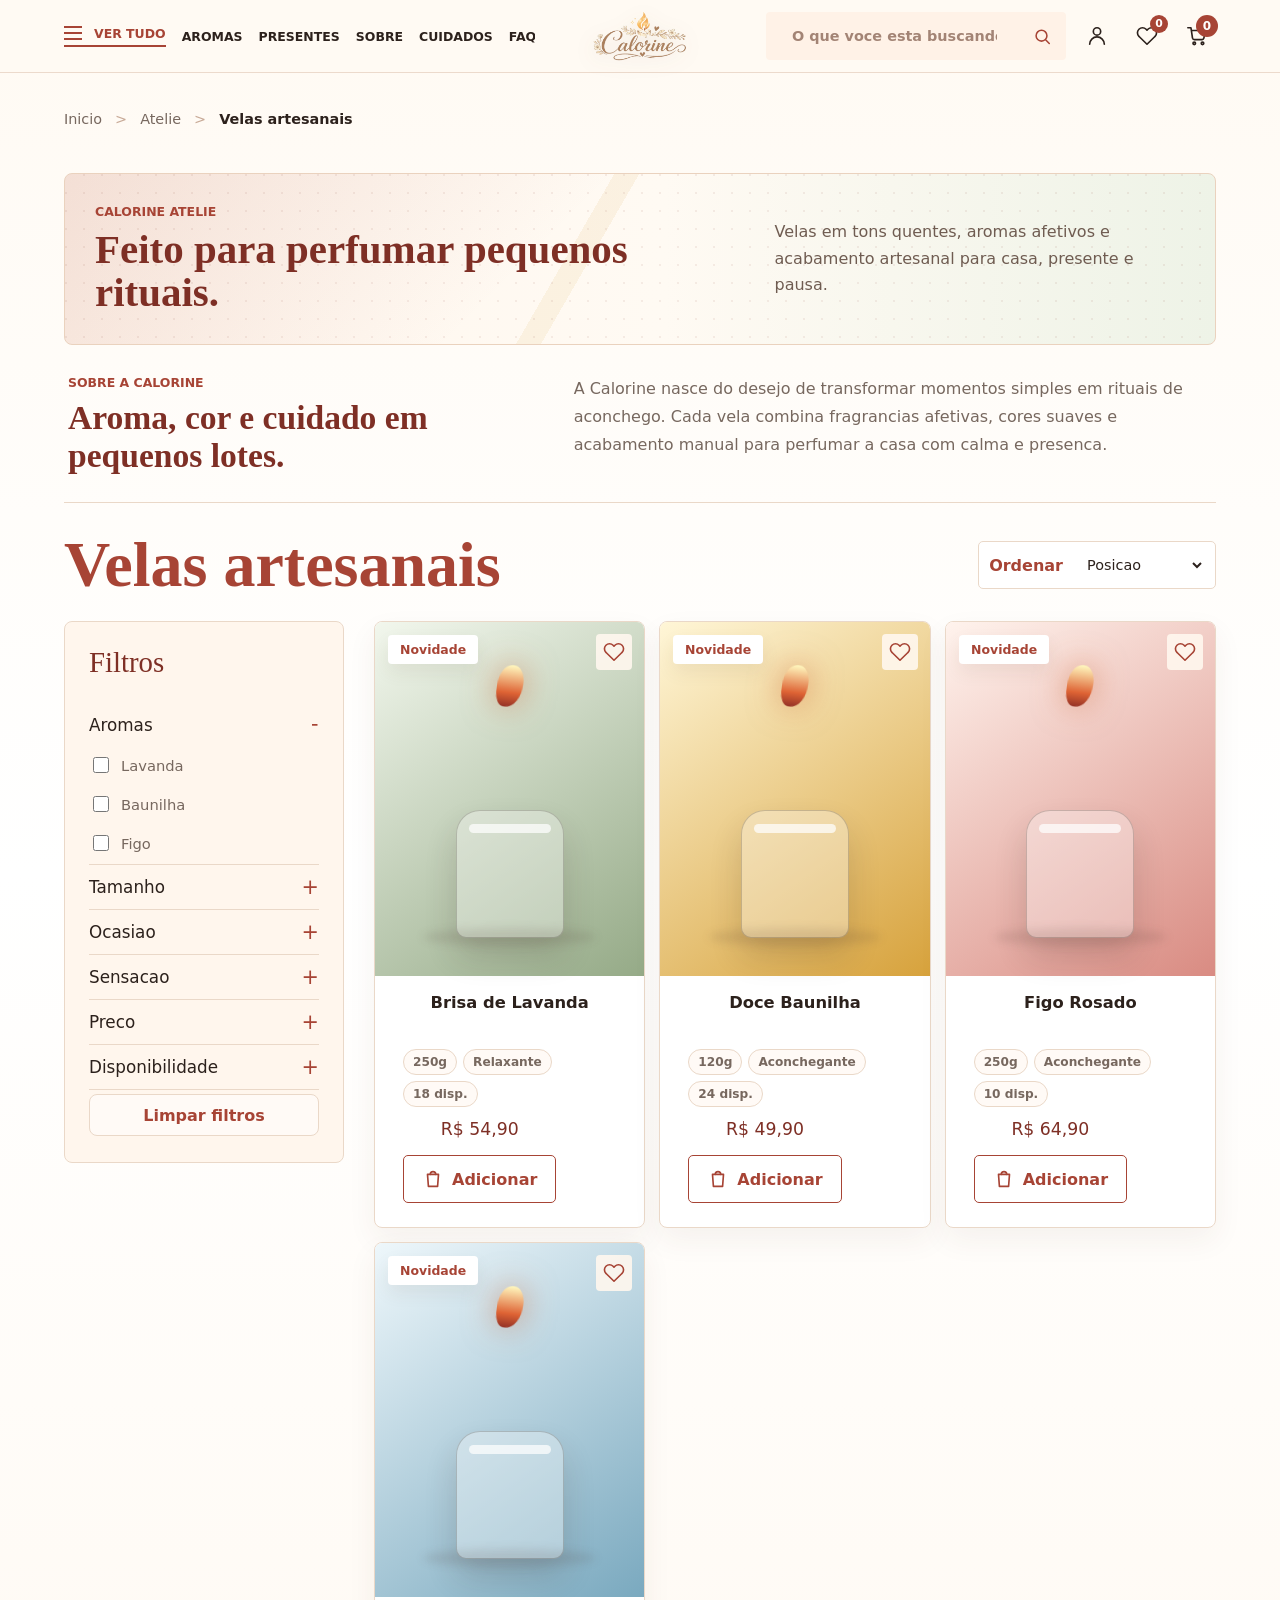
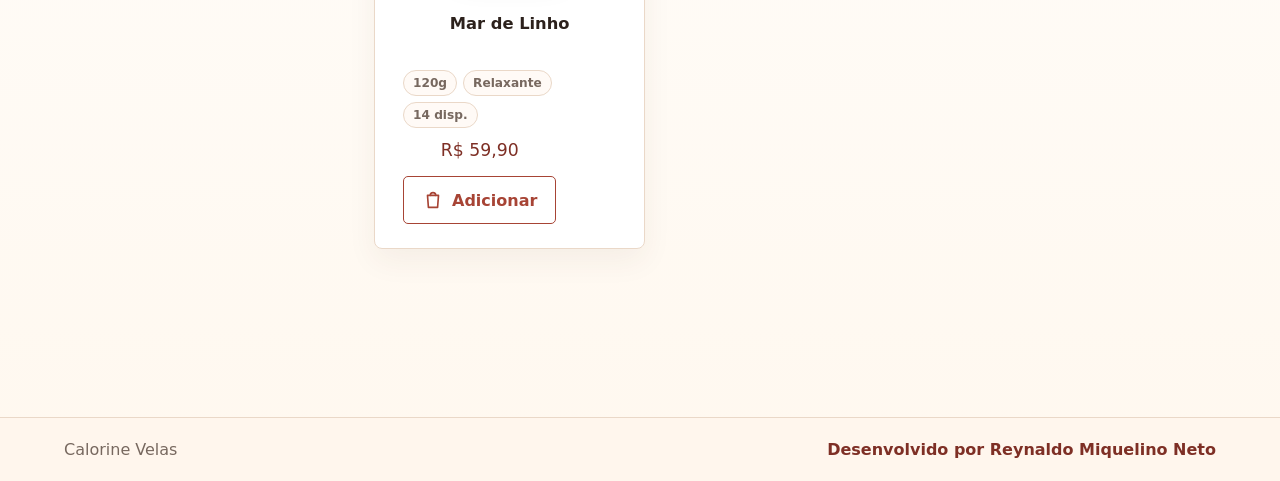
==== commit e6ae4ce0: "Atualizando o projeto" ====
--- a/src/main/resources/static/index.html
+++ b/src/main/resources/static/index.html
@@ -1,9 +1,9 @@
-﻿<!doctype html>
+<!doctype html>
 <html lang="pt-BR">
   <head>
     <meta charset="UTF-8" />
     <meta name="viewport" content="width=device-width, initial-scale=1.0" />
-    <title>Colorine Velas</title>
+    <title>Calorine Velas</title>
     <link rel="stylesheet" href="styles.css" />
   </head>
   <body>
@@ -15,14 +15,14 @@
         </a>
         <a href="#shop">Aromas</a>
         <a href="#shop">Presentes</a>
-        <a href="#shop">Ambientes</a>
-        <a href="#shop">Novidades</a>
-        <a href="#shop">Kits</a>
+        <a href="#about" data-route="about">Sobre</a>
+        <a href="#care" data-route="care">Cuidados</a>
+        <a href="#faq" data-route="faq">FAQ</a>
         <a href="#admin" class="admin-only" data-route="admin">Velas</a>
       </nav>
 
-      <a class="brand" href="#shop" aria-label="Colorine Velas">
-        <img class="brand-logo" src="logo-colorine-transparent.png" alt="Colorine Velas" />
+      <a class="brand" href="#shop" aria-label="Calorine Velas">
+        <img class="brand-logo" src="logo-colorine-transparent.png" alt="Calorine Velas" />
       </a>
 
       <div class="header-tools">
@@ -65,20 +65,20 @@
           <strong>Velas artesanais</strong>
         </div>
 
-        <section class="atelier-note" aria-label="Colorine">
+        <section class="atelier-note" aria-label="Calorine">
           <div>
-            <p class="eyebrow">colorine atelie</p>
+            <p class="eyebrow">calorine atelie</p>
             <h2>Feito para perfumar pequenos rituais.</h2>
           </div>
           <p>Velas em tons quentes, aromas afetivos e acabamento artesanal para casa, presente e pausa.</p>
         </section>
 
-        <section class="about-colorine" aria-label="Sobre a Colorine">
+        <section class="about-colorine" aria-label="Sobre a Calorine">
           <div>
-            <p class="eyebrow">sobre a colorine</p>
+            <p class="eyebrow">sobre a calorine</p>
             <h2>Aroma, cor e cuidado em pequenos lotes.</h2>
           </div>
-          <p>A Colorine nasce do desejo de transformar momentos simples em rituais de aconchego. Cada vela combina fragrancias afetivas, cores suaves e acabamento manual para perfumar a casa com calma e presenca.</p>
+          <p>A Calorine nasce do desejo de transformar momentos simples em rituais de aconchego. Cada vela combina fragrancias afetivas, cores suaves e acabamento manual para perfumar a casa com calma e presenca.</p>
         </section>
 
         <div class="shop-heading">
@@ -118,6 +118,18 @@
               <label><input type="checkbox" data-filter="mood" value="relaxante" /> Relaxante</label>
               <label><input type="checkbox" data-filter="mood" value="aconchegante" /> Aconchegante</label>
             </details>
+            <details>
+              <summary>Preco</summary>
+              <label><input type="checkbox" data-filter="price" value="ate-55" /> Ate R$ 55</label>
+              <label><input type="checkbox" data-filter="price" value="55-65" /> R$ 55 a R$ 65</label>
+              <label><input type="checkbox" data-filter="price" value="acima-65" /> Acima de R$ 65</label>
+            </details>
+            <details>
+              <summary>Disponibilidade</summary>
+              <label><input type="checkbox" data-filter="stock" value="available" /> Em estoque</label>
+              <label><input type="checkbox" data-filter="stock" value="low" /> Ultimas unidades</label>
+            </details>
+            <button class="clear-filters" id="clearFilters" type="button">Limpar filtros</button>
           </aside>
 
           <div class="product-grid" id="productGrid"></div>
@@ -176,6 +188,29 @@
               <strong id="detailPrice">R$ 0,00</strong>
               <button class="primary-action" id="detailAddToCart" type="button">Adicionar ao carrinho</button>
             </div>
+
+            <section class="review-panel" aria-label="Avaliacoes do produto">
+              <div>
+                <span>Avaliacoes</span>
+                <strong id="reviewSummary">Sem avaliacoes ainda</strong>
+              </div>
+              <label>
+                Sua nota
+                <select id="reviewRating">
+                  <option value="5">5 estrelas</option>
+                  <option value="4">4 estrelas</option>
+                  <option value="3">3 estrelas</option>
+                  <option value="2">2 estrelas</option>
+                  <option value="1">1 estrela</option>
+                </select>
+              </label>
+              <label>
+                Comentario
+                <textarea id="reviewComment" maxlength="160" placeholder="Conte o que achou do aroma"></textarea>
+              </label>
+              <button class="ghost-action" id="saveReview" type="button">Salvar avaliacao</button>
+              <div class="review-list" id="reviewList"></div>
+            </section>
           </div>
         </div>
 
@@ -188,110 +223,356 @@
         </section>
       </section>
 
-      <section class="screen" id="adminScreen" data-screen="admin">
-        <div class="section-heading">
+      <section class="screen institutional-screen" id="aboutScreen" data-screen="about">
+        <div class="breadcrumb" aria-label="Caminho">
+          <a href="#shop">Inicio</a>
+          <strong>Sobre</strong>
+        </div>
+        <section class="institutional-hero">
+          <p class="eyebrow">sobre a calorine</p>
+          <h1>Velas feitas para transformar casa em ritual.</h1>
+          <p>A Calorine combina aromas afetivos, cores suaves e producao em pequenos lotes para criar velas com presenca, cuidado e acabamento artesanal.</p>
+        </section>
+        <div class="institutional-grid">
+          <article>
+            <span>01</span>
+            <h2>Pequenos lotes</h2>
+            <p>Cada leva e pensada para manter consistencia de perfume, acabamento e identidade visual.</p>
+          </article>
+          <article>
+            <span>02</span>
+            <h2>Aromas afetivos</h2>
+            <p>Lavanda, baunilha, figo e notas limpas aparecem em composicoes para descanso, presente e rotina.</p>
+          </article>
+          <article>
+            <span>03</span>
+            <h2>Presente com calma</h2>
+            <p>A experiencia privilegia uma compra simples, bonita e acolhedora do primeiro clique ao checkout.</p>
+          </article>
+        </div>
+      </section>
+
+      <section class="screen institutional-screen" id="careScreen" data-screen="care">
+        <div class="breadcrumb" aria-label="Caminho">
+          <a href="#shop">Inicio</a>
+          <strong>Cuidados com a vela</strong>
+        </div>
+        <section class="institutional-hero compact">
+          <p class="eyebrow">cuidados</p>
+          <h1>Acenda melhor, perfume por mais tempo.</h1>
+        </section>
+        <div class="care-list">
+          <article>
+            <h2>Primeira queima</h2>
+            <p>Deixe a cera derreter ate as bordas do recipiente antes de apagar. Isso ajuda a evitar tuneis.</p>
+          </article>
+          <article>
+            <h2>Pavio</h2>
+            <p>Apare o pavio antes de reacender. Uma chama menor deixa a queima mais limpa e estavel.</p>
+          </article>
+          <article>
+            <h2>Seguranca</h2>
+            <p>Use em superficie firme, longe de tecidos, criancas e correntes de ar. Nunca deixe a vela sem supervisao.</p>
+          </article>
+          <article>
+            <h2>Tempo de uso</h2>
+            <p>Evite manter acesa por muitas horas seguidas. Apague, espere esfriar e reacenda quando quiser continuar.</p>
+          </article>
+        </div>
+      </section>
+
+      <section class="screen institutional-screen" id="faqScreen" data-screen="faq">
+        <div class="breadcrumb" aria-label="Caminho">
+          <a href="#shop">Inicio</a>
+          <strong>Perguntas frequentes</strong>
+        </div>
+        <section class="institutional-hero compact">
+          <p class="eyebrow">faq</p>
+          <h1>Duvidas comuns antes de escolher sua vela.</h1>
+        </section>
+        <div class="faq-list">
+          <details open>
+            <summary>As velas sao artesanais?</summary>
+            <p>Sim. A proposta da Calorine e trabalhar com lotes pequenos, acabamento manual e aromas selecionados.</p>
+          </details>
+          <details>
+            <summary>Como funciona o frete?</summary>
+            <p>No checkout, informe o CEP para simular prazo e valor. Pedidos acima do limite indicado podem ter entrega gratis.</p>
+          </details>
+          <details>
+            <summary>Posso favoritar produtos?</summary>
+            <p>Sim. Use o coracao nos cards ou na pagina do produto para montar sua lista de desejos.</p>
+          </details>
+          <details>
+            <summary>Como acompanho meu pedido?</summary>
+            <p>Depois de entrar na conta, acesse Minha conta para ver historico, status e itens comprados.</p>
+          </details>
+        </div>
+      </section>
+
+      <section class="screen admin-screen" id="adminScreen" data-screen="admin">
+        <div class="admin-topbar">
           <div>
-            <p class="eyebrow">gestao</p>
-            <h2>Cadastro de velas</h2>
+            <p class="eyebrow">backoffice</p>
+            <h2>Administracao Calorine</h2>
           </div>
           <span class="session-pill" id="sessionPill">Visitante</span>
         </div>
 
         <div class="admin-locked" id="adminLocked">
           <p class="eyebrow">acesso restrito</p>
-          <h3>Somente administradores podem cadastrar velas.</h3>
-          <p class="muted">Entre com a conta administrativa para liberar esta area.</p>
+          <h3>Somente administradores podem acessar o painel.</h3>
+          <p class="muted">Entre com a conta administrativa para liberar operacao, pedidos e catalogo.</p>
           <a class="primary-action" href="#login">Ir para login</a>
         </div>
 
-        <div class="admin-layout" id="adminLayout">
-          <form class="admin-form" id="productForm">
-            <input type="hidden" id="productId" />
-            <input type="hidden" id="productImageCurrent" />
-            <input type="hidden" id="productExtraImageOneCurrent" />
-            <input type="hidden" id="productExtraImageTwoCurrent" />
-            <label>
-              Nome da vela
-              <input id="productName" required maxlength="48" placeholder="Ex: Brisa de Lavanda" />
-            </label>
-            <label>
-              Aroma
-              <input id="productScent" required maxlength="48" placeholder="Lavanda, baunilha, capim-limao" />
-            </label>
-            <div class="field-row">
-              <label>
-                Preco
-                <input id="productPrice" required min="1" step="0.01" type="number" placeholder="49.90" />
-              </label>
-              <label>
-                Estoque
-                <input id="productStock" required min="0" step="1" type="number" placeholder="12" />
-              </label>
-            </div>
-            <label>
-              Familia de cor
-              <select id="productColor">
-                <option value="rose">Rosa queimado</option>
-                <option value="sage">Verde salvia</option>
-                <option value="honey">Mel</option>
-                <option value="clay">Argila</option>
-                <option value="ocean">Azul suave</option>
-              </select>
-            </label>
-            <div class="field-row">
-              <label>
-                Tamanho
-                <select id="productSize">
-                  <option value="120g">120g</option>
-                  <option value="250g">250g</option>
-                </select>
-              </label>
-              <label>
-                Sensacao
-                <select id="productMood">
-                  <option value="aconchegante">Aconchegante</option>
-                  <option value="relaxante">Relaxante</option>
-                </select>
-              </label>
-            </div>
-            <label>
-              Ocasiao
-              <select id="productOccasion">
-                <option value="classica">Classica</option>
-                <option value="presente">Presente</option>
-              </select>
-            </label>
-            <label>
-              Descricao
-              <textarea id="productDescription" required maxlength="160" placeholder="Conte o clima, o tamanho e a proposta da vela"></textarea>
-            </label>
-            <label>
-              Imagem da vela
-              <input id="productImage" type="file" accept="image/*" />
-            </label>
-            <div class="image-preview" id="productImagePreview">Sem imagem selecionada</div>
-            <div class="field-row">
-              <label>
-                Miniatura extra 1
-                <input id="productExtraImageOne" type="file" accept="image/*" />
-              </label>
-              <label>
-                Miniatura extra 2
-                <input id="productExtraImageTwo" type="file" accept="image/*" />
-              </label>
-            </div>
-            <div class="field-row">
-              <div class="image-preview" id="productExtraImageOnePreview">Sem imagem extra</div>
-              <div class="image-preview" id="productExtraImageTwoPreview">Sem imagem extra</div>
-            </div>
-            <div class="form-actions">
-              <button class="primary-action" type="submit">Salvar vela</button>
-              <button class="ghost-action" id="clearForm" type="button">Limpar</button>
-            </div>
-            <p class="form-message" id="productMessage"></p>
-          </form>
-
-          <div class="admin-list" id="adminList"></div>
+        <div class="admin-shell" id="adminLayout">
+          <aside class="admin-sidebar" aria-label="Menu administrativo">
+            <div class="admin-sidebar-head">
+              <p class="eyebrow">operacao</p>
+              <strong>Calorine Admin</strong>
+            </div>
+            <nav class="admin-nav">
+              <button class="is-active" type="button" data-admin-section="overview">Visao geral</button>
+              <button type="button" data-admin-section="orders">Pedidos</button>
+              <button type="button" data-admin-section="products">Velas</button>
+              <button type="button" data-admin-section="customers">Clientes</button>
+              <button type="button" data-admin-section="coupons">Cupons</button>
+              <button type="button" data-admin-section="settings">Configuracoes</button>
+            </nav>
+            <a class="admin-store-link" href="#shop">Ir para loja</a>
+          </aside>
+
+          <section class="admin-workspace">
+            <header class="admin-workspace-head">
+              <div>
+                <p class="eyebrow" id="adminPanelEyebrow">painel</p>
+                <h3 id="adminPanelTitle">Visao geral</h3>
+              </div>
+              <span class="admin-state">Ambiente administrativo</span>
+            </header>
+
+            <section class="admin-view is-active" data-admin-view="overview">
+              <div class="admin-dashboard" aria-label="Resumo administrativo">
+                <article>
+                  <span>Pedidos</span>
+                  <strong id="adminTotalOrders">0</strong>
+                </article>
+                <article>
+                  <span>Vendas</span>
+                  <strong id="adminTotalSales">R$ 0,00</strong>
+                </article>
+                <article>
+                  <span>Velas ativas</span>
+                  <strong id="adminActiveProducts">0</strong>
+                </article>
+                <article>
+                  <span>Estoque baixo</span>
+                  <strong id="adminLowStock">0</strong>
+                </article>
+              </div>
+              <div class="admin-split">
+                <section class="admin-section">
+                  <div class="admin-section-heading">
+                    <div>
+                      <p class="eyebrow">pedidos</p>
+                      <h3>Ultimos pedidos</h3>
+                    </div>
+                    <button class="small-button" type="button" data-admin-section="orders">Ver todos</button>
+                  </div>
+                  <div class="admin-orders compact" id="adminRecentOrders"></div>
+                </section>
+                <section class="admin-section">
+                  <div class="admin-section-heading">
+                    <div>
+                      <p class="eyebrow">estoque</p>
+                      <h3>Atencao no catalogo</h3>
+                    </div>
+                    <button class="small-button" type="button" data-admin-section="products">Gerenciar</button>
+                  </div>
+                  <div class="admin-list compact" id="adminStockAlerts"></div>
+                </section>
+              </div>
+            </section>
+
+            <section class="admin-view" data-admin-view="orders">
+              <section class="admin-section admin-orders-section">
+                <div class="admin-section-heading">
+                  <div>
+                    <p class="eyebrow">pedidos</p>
+                    <h3>Pedidos recebidos</h3>
+                  </div>
+                </div>
+                <div class="admin-orders" id="adminOrders"></div>
+              </section>
+            </section>
+
+            <section class="admin-view" data-admin-view="products">
+              <div class="admin-products-grid">
+                <form class="admin-form" id="productForm">
+                  <input type="hidden" id="productId" />
+                  <input type="hidden" id="productImageCurrent" />
+                  <input type="hidden" id="productExtraImageOneCurrent" />
+                  <input type="hidden" id="productExtraImageTwoCurrent" />
+                  <label>
+                    Nome da vela
+                    <input id="productName" required maxlength="48" placeholder="Ex: Brisa de Lavanda" />
+                  </label>
+                  <label>
+                    Aroma
+                    <input id="productScent" required maxlength="48" placeholder="Lavanda, baunilha, capim-limao" />
+                  </label>
+                  <div class="field-row">
+                    <label>
+                      Preco
+                      <input id="productPrice" required min="1" step="0.01" type="number" placeholder="49.90" />
+                    </label>
+                    <label>
+                      Estoque
+                      <input id="productStock" required min="0" step="1" type="number" placeholder="12" />
+                    </label>
+                  </div>
+                  <label>
+                    Familia de cor
+                    <select id="productColor">
+                      <option value="rose">Rosa queimado</option>
+                      <option value="sage">Verde salvia</option>
+                      <option value="honey">Mel</option>
+                      <option value="clay">Argila</option>
+                      <option value="ocean">Azul suave</option>
+                    </select>
+                  </label>
+                  <div class="field-row">
+                    <label>
+                      Tamanho
+                      <select id="productSize">
+                        <option value="120g">120g</option>
+                        <option value="250g">250g</option>
+                      </select>
+                    </label>
+                    <label>
+                      Sensacao
+                      <select id="productMood">
+                        <option value="aconchegante">Aconchegante</option>
+                        <option value="relaxante">Relaxante</option>
+                      </select>
+                    </label>
+                  </div>
+                  <label>
+                    Ocasiao
+                    <select id="productOccasion">
+                      <option value="classica">Classica</option>
+                      <option value="presente">Presente</option>
+                    </select>
+                  </label>
+                  <label>
+                    Descricao
+                    <textarea id="productDescription" required maxlength="160" placeholder="Conte o clima, o tamanho e a proposta da vela"></textarea>
+                  </label>
+                  <label>
+                    Imagem da vela
+                    <input id="productImage" type="file" accept="image/*" />
+                  </label>
+                  <div class="image-preview" id="productImagePreview">Sem imagem selecionada</div>
+                  <div class="field-row">
+                    <label>
+                      Miniatura extra 1
+                      <input id="productExtraImageOne" type="file" accept="image/*" />
+                    </label>
+                    <label>
+                      Miniatura extra 2
+                      <input id="productExtraImageTwo" type="file" accept="image/*" />
+                    </label>
+                  </div>
+                  <div class="field-row">
+                    <div class="image-preview" id="productExtraImageOnePreview">Sem imagem extra</div>
+                    <div class="image-preview" id="productExtraImageTwoPreview">Sem imagem extra</div>
+                  </div>
+                  <div class="form-actions">
+                    <button class="primary-action" type="submit">Salvar vela</button>
+                    <button class="ghost-action" id="clearForm" type="button">Limpar</button>
+                  </div>
+                  <p class="form-message" id="productMessage"></p>
+                </form>
+
+                <section class="admin-section">
+                  <div class="admin-section-heading">
+                    <div>
+                      <p class="eyebrow">catalogo</p>
+                      <h3>Velas cadastradas</h3>
+                    </div>
+                  </div>
+                  <div class="admin-list" id="adminList"></div>
+                </section>
+              </div>
+            </section>
+
+            <section class="admin-view" data-admin-view="customers">
+              <section class="admin-section">
+                <div class="admin-section-heading">
+                  <div>
+                    <p class="eyebrow">clientes</p>
+                    <h3>Clientes com pedidos</h3>
+                  </div>
+                </div>
+                <div class="admin-list" id="adminCustomers"></div>
+              </section>
+            </section>
+
+            <section class="admin-view" data-admin-view="coupons">
+              <section class="admin-section">
+                <div class="admin-section-heading">
+                  <div>
+                    <p class="eyebrow">promocoes</p>
+                    <h3>Cupons ativos</h3>
+                  </div>
+                </div>
+                <div class="admin-list">
+                  <article class="admin-item">
+                    <div>
+                      <h3>CALORINE10</h3>
+                      <p>10% de desconto no subtotal do carrinho.</p>
+                    </div>
+                    <span class="status-pill is-active">Ativo</span>
+                  </article>
+                  <article class="admin-item">
+                    <div>
+                      <h3>FRETEGRATIS</h3>
+                      <p>Remove o valor da entrega no checkout.</p>
+                    </div>
+                    <span class="status-pill is-active">Ativo</span>
+                  </article>
+                </div>
+              </section>
+            </section>
+
+            <section class="admin-view" data-admin-view="settings">
+              <section class="admin-section">
+                <div class="admin-section-heading">
+                  <div>
+                    <p class="eyebrow">loja</p>
+                    <h3>Configuracoes operacionais</h3>
+                  </div>
+                </div>
+                <div class="admin-list">
+                  <article class="admin-item">
+                    <div>
+                      <h3>Checkout</h3>
+                      <p>Pagamento, frete e WhatsApp estao simulados para testes da loja.</p>
+                    </div>
+                    <span class="status-pill is-muted">Simulado</span>
+                  </article>
+                  <article class="admin-item">
+                    <div>
+                      <h3>E-mail de pedidos</h3>
+                      <p>A confirmacao fica registrada no pedido e pode evoluir para envio real.</p>
+                    </div>
+                    <span class="status-pill is-muted">Pendente</span>
+                  </article>
+                </div>
+              </section>
+            </section>
+          </section>
         </div>
       </section>
 
@@ -314,7 +595,6 @@
             </label>
             <button class="primary-action" type="submit">Entrar</button>
             <button class="ghost-action" id="logoutButton" type="button">Sair</button>
-            <p class="hint-text">Admin teste: admin@colorine.com / admin123</p>
             <p class="form-message" id="loginMessage"></p>
           </form>
         </div>
@@ -405,7 +685,7 @@
           <div class="auth-copy">
             <p class="eyebrow">minha conta</p>
             <h2 id="accountTitle">Conta</h2>
-            <p class="muted">Confira os dados da sessao atual e acesse as areas disponiveis para o seu perfil.</p>
+            <p class="muted" id="accountIntro">Confira os dados da sessao atual e acesse as areas disponiveis para o seu perfil.</p>
           </div>
           <div class="account-summary">
             <div>
@@ -507,6 +787,7 @@
             <span>Total</span>
             <strong id="cartTotal">R$ 0,00</strong>
           </div>
+          <div class="checkout-preview" id="checkoutPreview"></div>
 
           <section class="checkout-step">
             <span>1</span>
@@ -532,13 +813,23 @@
             <div>
               <h3>Pagamento</h3>
               <label>
+                Cupom
+                <div class="coupon-row">
+                  <input id="couponCode" maxlength="24" placeholder="Ex: CALORINE10" />
+                  <button class="ghost-action" id="applyCoupon" type="button">Aplicar</button>
+                </div>
+              </label>
+              <p class="hint-text" id="couponMessage">Use CALORINE10 ou FRETEGRATIS para simular descontos.</p>
+              <label>
                 Forma de pagamento
                 <select id="paymentMethod">
                   <option value="pix">Pix</option>
                   <option value="card">Cartao de credito</option>
+                  <option value="whatsapp">WhatsApp</option>
                   <option value="boleto">Boleto</option>
                 </select>
               </label>
+              <div class="payment-simulation" id="paymentSimulation"></div>
             </div>
           </section>
 
@@ -547,6 +838,7 @@
             <div>
               <h3>Confirmacao</h3>
               <button class="primary-action" type="submit">Finalizar pedido</button>
+              <button class="secondary-action" id="whatsappCheckout" type="button">Finalizar pelo WhatsApp</button>
             </div>
           </section>
           <p class="checkout-message" id="checkoutMessage"></p>
@@ -573,7 +865,7 @@
     </aside>
 
     <footer class="site-footer">
-      <span>Colorine Velas</span>
+      <span>Calorine Velas</span>
       <strong>Desenvolvido por Reynaldo Miquelino Neto</strong>
     </footer>
 
--- a/src/main/resources/static/styles.css
+++ b/src/main/resources/static/styles.css
@@ -644,6 +644,104 @@
   gap: 12px;
 }
 
+.admin-dashboard {
+  display: grid;
+  grid-column: 1 / -1;
+  grid-template-columns: repeat(4, minmax(0, 1fr));
+  gap: 12px;
+}
+
+.admin-dashboard article,
+.admin-section,
+.admin-order-card {
+  border: 1px solid var(--line);
+  border-radius: 8px;
+  background: #fff;
+  box-shadow: 0 10px 28px rgba(70, 47, 31, 0.08);
+}
+
+.admin-dashboard article {
+  display: grid;
+  gap: 6px;
+  padding: 16px;
+}
+
+.admin-dashboard span,
+.status-pill {
+  color: var(--muted);
+  font-size: 0.78rem;
+  font-weight: 900;
+  text-transform: uppercase;
+}
+
+.admin-dashboard strong {
+  color: var(--accent-strong);
+  font-size: 1.55rem;
+}
+
+.admin-section {
+  display: grid;
+  gap: 14px;
+  padding: 16px;
+}
+
+.admin-section-heading {
+  display: flex;
+  align-items: center;
+  justify-content: space-between;
+  gap: 12px;
+}
+
+.admin-section-heading h3 {
+  margin: 0;
+  font-size: 1.2rem;
+}
+
+.admin-orders-section {
+  grid-column: 1 / -1;
+}
+
+.admin-orders {
+  display: grid;
+  gap: 12px;
+}
+
+.admin-order-card {
+  display: grid;
+  grid-template-columns: minmax(0, 1fr) minmax(170px, 0.36fr);
+  gap: 14px;
+  padding: 16px;
+}
+
+.admin-order-card h3 {
+  margin: 0 0 6px;
+}
+
+.admin-order-card p {
+  margin: 0 0 6px;
+  color: var(--muted);
+}
+
+.status-pill {
+  display: inline-flex;
+  width: fit-content;
+  min-height: 26px;
+  margin-top: 10px;
+  align-items: center;
+  padding: 0 9px;
+  border: 1px solid var(--line);
+  border-radius: 999px;
+  background: #fffaf6;
+}
+
+.status-pill.is-active {
+  color: var(--sage);
+}
+
+.status-pill.is-muted {
+  color: var(--accent);
+}
+
 .admin-item {
   display: grid;
   grid-template-columns: 1fr auto;
@@ -814,6 +912,16 @@
 
 .order-card strong {
   color: var(--accent-strong);
+}
+
+.order-items {
+  display: grid;
+  gap: 4px;
+  margin: 10px 0 0;
+  padding: 0;
+  color: var(--muted);
+  font-size: 0.9rem;
+  list-style: none;
 }
 
 .auth-switch {
@@ -902,10 +1010,12 @@
 
 .cart-panel {
   display: grid;
-  grid-template-rows: auto 1fr auto;
+  grid-template-rows: auto minmax(150px, 32vh) minmax(0, 1fr);
   width: min(100vw, 430px);
   min-height: 100vh;
+  max-height: 100vh;
   padding: 22px;
+  overflow: hidden;
 }
 
 .cart-header {
@@ -925,23 +1035,25 @@
   display: grid;
   align-content: start;
   gap: 12px;
-  overflow: auto;
-  padding: 18px 0;
+  min-height: 150px;
+  overflow-y: auto;
+  padding: 14px 0;
 }
 
 .cart-item {
   display: grid;
-  grid-template-columns: 1fr auto;
-  gap: 12px;
-  padding: 14px;
+  grid-template-columns: minmax(0, 1fr);
+  gap: 10px;
+  padding: 12px;
   border: 1px solid var(--line);
   border-radius: 8px;
   background: #fffaf6;
 }
 
 .cart-item h3 {
-  margin: 0 0 6px;
+  margin: 0 0 4px;
   font-size: 1rem;
+  line-height: 1.2;
 }
 
 .cart-item p {
@@ -968,16 +1080,21 @@
 }
 
 .cart-item-actions {
-  display: grid;
-  justify-items: end;
-  gap: 10px;
+  display: flex;
+  align-items: center;
+  justify-content: space-between;
+  gap: 8px;
+  flex-wrap: wrap;
 }
 
 .cart-line-total {
-  display: inline-block;
-  margin-top: 8px;
+  display: inline-flex;
+  align-items: center;
+  min-height: 32px;
+  margin: 0;
   color: var(--accent-strong);
   font-size: 0.95rem;
+  white-space: nowrap;
 }
 
 .remove-item {
@@ -995,6 +1112,7 @@
   display: inline-flex;
   align-items: center;
   gap: 8px;
+  flex: 0 0 auto;
 }
 
 .quantity button {
@@ -1024,6 +1142,9 @@
 .checkout {
   display: grid;
   gap: 14px;
+  min-height: 0;
+  overflow-y: auto;
+  padding-right: 2px;
 }
 
 .checkout-summary {
@@ -1049,6 +1170,33 @@
 
 .checkout-summary strong {
   color: var(--ink);
+}
+
+.checkout-preview {
+  display: grid;
+  gap: 9px;
+  padding: 14px;
+  border: 1px solid var(--line);
+  border-radius: 8px;
+  background: #fffaf6;
+}
+
+.checkout-preview h3 {
+  margin: 0 0 2px;
+  font-size: 0.95rem;
+}
+
+.checkout-preview div {
+  display: flex;
+  justify-content: space-between;
+  gap: 12px;
+  color: var(--muted);
+  font-size: 0.9rem;
+}
+
+.checkout-preview strong {
+  color: var(--ink);
+  white-space: nowrap;
 }
 
 .checkout-step {
@@ -1226,6 +1374,28 @@
 
   .label-card {
     display: none;
+  }
+}
+
+/* Cart drawer final sizing: keep the product list readable before checkout. */
+.cart-panel {
+  grid-template-rows: auto minmax(240px, 44vh) minmax(0, 1fr) !important;
+}
+
+.cart-items {
+  height: 100%;
+  min-height: 240px !important;
+  max-height: none !important;
+  overflow-y: auto !important;
+}
+
+@media (max-width: 560px) {
+  .cart-panel {
+    grid-template-rows: auto minmax(230px, 46vh) minmax(0, 1fr) !important;
+  }
+
+  .cart-items {
+    min-height: 230px !important;
   }
 }
 
@@ -1609,6 +1779,38 @@
   color: var(--muted);
   font-size: 0.92rem;
   font-weight: 500;
+}
+
+.clear-filters {
+  width: 100%;
+  min-height: 42px;
+  margin-top: 4px;
+  border: 1px solid var(--line);
+  border-radius: 8px;
+  background: #fffaf6;
+  color: var(--accent);
+  cursor: pointer;
+  font-weight: 900;
+}
+
+.product-meta {
+  display: flex;
+  flex-wrap: wrap;
+  gap: 6px;
+  margin: 12px 0 2px;
+}
+
+.product-meta span {
+  display: inline-flex;
+  align-items: center;
+  min-height: 26px;
+  padding: 0 9px;
+  border: 1px solid var(--line);
+  border-radius: 999px;
+  background: #fffaf6;
+  color: var(--muted);
+  font-size: 0.76rem;
+  font-weight: 900;
 }
 
 .product-grid {
@@ -2253,6 +2455,10 @@
     grid-template-columns: 1fr;
   }
 
+  .admin-dashboard {
+    grid-template-columns: repeat(2, minmax(0, 1fr));
+  }
+
   .admin-list {
     min-width: 0;
   }
@@ -2411,22 +2617,37 @@
 
   .cart-panel {
     width: 100vw;
+    padding: 18px;
+    grid-template-rows: auto minmax(170px, 34vh) minmax(0, 1fr);
+  }
+
+  .cart-panel {
+    width: 100vw;
     padding: 16px;
+  }
+
+  .cart-items {
+    min-height: 170px;
   }
 
   .cart-item,
   .favorite-item,
   .order-card,
-  .admin-item {
+  .admin-item,
+  .admin-order-card {
     grid-template-columns: 1fr;
   }
 
+  .admin-dashboard {
+    grid-template-columns: 1fr;
+  }
+
   .cart-item-actions {
-    justify-items: stretch;
+    align-items: center;
   }
 
   .quantity {
-    justify-content: space-between;
+    justify-content: center;
   }
 
   .shipping-row {
@@ -2449,3 +2670,886 @@
     padding: 18px 14px;
   }
 }
+
+#cartDrawer .cart-panel {
+  display: grid !important;
+  grid-template-rows: auto minmax(260px, 42vh) minmax(0, 1fr) !important;
+  height: 100vh !important;
+  max-height: 100vh !important;
+  overflow: hidden !important;
+}
+
+#cartDrawer .cart-items {
+  height: 100% !important;
+  min-height: 260px !important;
+  max-height: none !important;
+  overflow-y: auto !important;
+  padding: 14px 0 !important;
+}
+
+#cartDrawer .checkout {
+  min-height: 0 !important;
+  overflow-y: auto !important;
+}
+
+@media (max-width: 560px) {
+  #cartDrawer .cart-panel {
+    grid-template-rows: auto minmax(250px, 44vh) minmax(0, 1fr) !important;
+  }
+
+  #cartDrawer .cart-items {
+    min-height: 250px !important;
+  }
+}
+
+/* Calorine visual polish */
+[data-route].active {
+  color: var(--accent) !important;
+}
+
+.nav-categories [data-route].active {
+  border-bottom: 2px solid var(--accent);
+  padding-bottom: 4px;
+}
+
+.product-card,
+.cart-panel,
+.favorites-drawer .cart-panel,
+.admin-form,
+.auth-panel {
+  animation: panelIn 0.28s ease both;
+}
+
+.product-card {
+  transform-origin: center bottom;
+}
+
+.product-card:hover {
+  box-shadow: 0 18px 34px rgba(92, 58, 38, 0.12);
+}
+
+.product-footer button,
+.primary-action,
+.ghost-action,
+.secondary-action,
+.small-button,
+.header-icon {
+  transition: transform 0.16s ease, box-shadow 0.16s ease, background-color 0.16s ease, color 0.16s ease;
+}
+
+.product-footer button:active,
+.primary-action:active,
+.ghost-action:active,
+.secondary-action:active,
+.small-button:active,
+.header-icon:active {
+  transform: translateY(1px) scale(0.98);
+}
+
+.header-icon.is-bouncing,
+.cart-button.is-bouncing {
+  animation: buttonBounce 0.36s ease;
+}
+
+.cart-drawer.open,
+.favorites-drawer.open {
+  animation: drawerFade 0.18s ease both;
+}
+
+#cartDrawer .cart-panel,
+#favoritesDrawer .cart-panel {
+  animation: drawerSlide 0.24s ease both;
+}
+
+.product-favorite.is-active {
+  animation: favoritePulse 0.24s ease;
+}
+
+.institutional-screen {
+  max-width: 1180px;
+  margin: 0 auto;
+}
+
+.institutional-hero {
+  display: grid;
+  gap: 16px;
+  margin-bottom: 26px;
+  padding: clamp(24px, 5vw, 44px);
+  border: 1px solid var(--line);
+  border-radius: 8px;
+  background:
+    linear-gradient(135deg, rgba(167, 68, 53, 0.12), transparent 46%),
+    linear-gradient(100deg, #fff6ed 0%, #fffaf3 58%, #eef3e7 100%);
+}
+
+.institutional-hero.compact {
+  max-width: 860px;
+}
+
+.institutional-hero h1 {
+  max-width: 760px;
+  margin: 0;
+  color: var(--accent-strong);
+  font-family: Georgia, "Times New Roman", serif;
+  font-size: clamp(2.15rem, 5vw, 4rem);
+  line-height: 1;
+  letter-spacing: 0;
+}
+
+.institutional-hero p:not(.eyebrow) {
+  max-width: 720px;
+  margin: 0;
+  color: var(--muted);
+  font-size: 1.05rem;
+  line-height: 1.75;
+}
+
+.institutional-grid,
+.care-list {
+  display: grid;
+  grid-template-columns: repeat(3, minmax(0, 1fr));
+  gap: 14px;
+}
+
+.care-list {
+  grid-template-columns: repeat(2, minmax(0, 1fr));
+}
+
+.institutional-grid article,
+.care-list article,
+.faq-list details {
+  border: 1px solid var(--line);
+  border-radius: 8px;
+  background: #fff;
+  box-shadow: 0 12px 28px rgba(92, 58, 38, 0.07);
+}
+
+.institutional-grid article,
+.care-list article {
+  display: grid;
+  gap: 10px;
+  padding: 22px;
+}
+
+.institutional-grid span {
+  color: var(--accent);
+  font-weight: 900;
+}
+
+.institutional-grid h2,
+.care-list h2 {
+  margin: 0;
+  color: var(--accent-strong);
+  font-family: Georgia, "Times New Roman", serif;
+  font-size: 1.35rem;
+}
+
+.institutional-grid p,
+.care-list p,
+.faq-list p {
+  margin: 0;
+  color: var(--muted);
+  line-height: 1.65;
+}
+
+.faq-list {
+  display: grid;
+  gap: 12px;
+  max-width: 860px;
+}
+
+.faq-list details {
+  padding: 18px 20px;
+}
+
+.faq-list summary {
+  cursor: pointer;
+  color: var(--ink);
+  font-weight: 900;
+}
+
+.faq-list p {
+  padding-top: 12px;
+}
+
+.coupon-row {
+  display: grid;
+  grid-template-columns: minmax(0, 1fr) 92px;
+  gap: 8px;
+  align-items: end;
+}
+
+.coupon-row .ghost-action {
+  min-height: 46px;
+  padding: 0 12px;
+}
+
+.payment-simulation {
+  min-height: 42px;
+  padding: 12px;
+  border: 1px dashed var(--line);
+  border-radius: 8px;
+  background: #fffaf6;
+  color: var(--muted);
+  font-size: 0.9rem;
+  line-height: 1.45;
+}
+
+.review-panel {
+  display: grid;
+  gap: 12px;
+  margin-top: 18px;
+  padding: 16px;
+  border: 1px solid var(--line);
+  border-radius: 8px;
+  background: #fffaf6;
+}
+
+.review-panel > div:first-child {
+  display: flex;
+  align-items: center;
+  justify-content: space-between;
+  gap: 12px;
+}
+
+.review-panel span {
+  color: var(--muted);
+  font-size: 0.78rem;
+  font-weight: 900;
+  text-transform: uppercase;
+}
+
+.review-list {
+  display: grid;
+  gap: 8px;
+}
+
+.review-list article {
+  display: grid;
+  gap: 4px;
+  padding: 10px;
+  border: 1px solid var(--line);
+  border-radius: 8px;
+  background: #fff;
+}
+
+.review-list strong {
+  color: var(--honey);
+  letter-spacing: 0;
+}
+
+@keyframes panelIn {
+  from {
+    opacity: 0;
+    transform: translateY(8px);
+  }
+  to {
+    opacity: 1;
+    transform: translateY(0);
+  }
+}
+
+@keyframes drawerFade {
+  from { opacity: 0; }
+  to { opacity: 1; }
+}
+
+@keyframes drawerSlide {
+  from {
+    transform: translateX(18px);
+  }
+  to {
+    transform: translateX(0);
+  }
+}
+
+@keyframes buttonBounce {
+  0%, 100% { transform: scale(1); }
+  45% { transform: scale(1.14); }
+}
+
+@keyframes favoritePulse {
+  0%, 100% { transform: scale(1); }
+  50% { transform: scale(1.12); }
+}
+
+@media (prefers-reduced-motion: reduce) {
+  *,
+  *::before,
+  *::after {
+    animation-duration: 0.001ms !important;
+    animation-iteration-count: 1 !important;
+    scroll-behavior: auto !important;
+    transition-duration: 0.001ms !important;
+  }
+}
+
+@media (max-width: 860px) {
+  .topbar {
+    grid-template-columns: 1fr;
+  }
+
+  .brand {
+    justify-content: center;
+    order: -1;
+  }
+
+  .nav-categories {
+    justify-content: flex-start;
+    overflow-x: auto;
+    scrollbar-width: thin;
+  }
+
+  .header-tools {
+    display: grid;
+    grid-template-columns: minmax(0, 1fr) repeat(4, 40px);
+    width: 100%;
+  }
+
+  .shop-layout,
+  .product-detail,
+  .auth-panel {
+    grid-template-columns: 1fr !important;
+  }
+
+  .filter-panel {
+    position: static;
+  }
+
+  .institutional-grid,
+  .care-list {
+    grid-template-columns: 1fr;
+  }
+}
+
+@media (max-width: 560px) {
+  .screen {
+    padding-right: 12px;
+    padding-left: 12px;
+  }
+
+  .brand-logo {
+    width: 166px;
+    height: 46px;
+  }
+
+  .nav-categories {
+    gap: 14px;
+    margin-right: -12px;
+    margin-left: -12px;
+    padding-right: 12px;
+    padding-left: 12px;
+    font-size: 0.76rem;
+  }
+
+  .header-tools {
+    grid-template-columns: minmax(0, 1fr) repeat(4, 36px);
+    gap: 6px;
+  }
+
+  .header-search {
+    min-height: 40px;
+  }
+
+  .institutional-hero {
+    padding: 22px;
+  }
+
+  .institutional-hero h1 {
+    font-size: 2.1rem;
+  }
+
+  .product-grid,
+  .related-grid {
+    grid-template-columns: 1fr !important;
+  }
+
+  .cart-panel {
+    width: 100vw !important;
+  }
+
+  .coupon-row {
+    grid-template-columns: 1fr;
+  }
+}
+
+#accountScreen .admin-command-center {
+  display: grid;
+  gap: 14px;
+  margin-top: 14px;
+}
+
+#accountScreen .admin-command-grid {
+  display: grid;
+  grid-template-columns: repeat(3, minmax(0, 1fr));
+  gap: 8px;
+}
+
+#accountScreen .admin-command-grid article {
+  display: grid;
+  gap: 6px;
+  min-width: 0;
+  padding: 12px;
+  border: 1px solid rgba(167, 68, 53, 0.18);
+  border-radius: 8px;
+  background: rgba(255, 250, 246, 0.82);
+}
+
+#accountScreen .admin-command-grid span,
+#accountScreen .admin-mini-orders span {
+  color: var(--muted);
+  font-size: 0.76rem;
+  font-weight: 900;
+  text-transform: uppercase;
+}
+
+#accountScreen .admin-command-grid strong {
+  color: var(--accent-strong);
+  font-size: 1.2rem;
+}
+
+.admin-quick-actions {
+  display: grid;
+  grid-template-columns: repeat(3, minmax(0, 1fr));
+  gap: 10px;
+}
+
+.admin-quick-actions .ghost-action {
+  grid-column: auto;
+}
+
+#accountScreen .admin-operations {
+  grid-column: 1 / -1;
+  padding: 16px;
+  border: 1px solid var(--line);
+  border-radius: 8px;
+  background: #fff;
+}
+
+.admin-mini-orders {
+  display: grid;
+  gap: 8px;
+  margin-top: 10px;
+}
+
+#accountScreen .admin-mini-orders .empty-state {
+  padding: 18px;
+}
+
+#accountScreen .auth-panel:has(.admin-command-center:not(.hidden)) .auth-copy > .eyebrow,
+#accountScreen .auth-panel:has(.admin-command-center:not(.hidden)) .auth-copy > h2,
+#accountScreen .auth-panel:has(.admin-command-center:not(.hidden)) .auth-copy > .muted {
+  grid-column: 1;
+}
+
+#accountScreen .auth-panel:has(.admin-command-center:not(.hidden)) .admin-command-center {
+  grid-column: 2;
+  grid-row: 1 / span 3;
+  align-self: stretch;
+}
+
+#accountScreen .auth-panel:has(.admin-command-center:not(.hidden)) .primary-action,
+#accountScreen .auth-panel:has(.admin-command-center:not(.hidden)) .secondary-action,
+#accountScreen .auth-panel:has(.admin-command-center:not(.hidden)) .ghost-action {
+  min-height: 42px;
+  padding: 0 12px;
+  font-size: 0.9rem;
+}
+
+.admin-mini-orders article {
+  display: grid;
+  grid-template-columns: minmax(0, 1fr) auto;
+  gap: 12px;
+  align-items: center;
+  padding: 12px;
+  border: 1px solid var(--line);
+  border-radius: 8px;
+  background: #fffaf6;
+}
+
+.admin-mini-orders article > div {
+  display: grid;
+  gap: 4px;
+}
+
+.admin-mini-orders a {
+  color: var(--accent);
+  font-weight: 900;
+}
+
+#accountScreen .auth-panel:has(.admin-command-center:not(.hidden)) {
+  max-width: 1180px;
+  grid-template-columns: minmax(0, 1fr);
+  align-items: start;
+  gap: 14px;
+  padding: 22px;
+  background: #fff;
+}
+
+#accountScreen .auth-panel:has(.admin-command-center:not(.hidden)) .auth-copy {
+  position: static;
+  display: grid;
+  grid-template-columns: minmax(260px, 0.8fr) minmax(420px, 1.2fr);
+  gap: 18px;
+  align-items: end;
+  min-height: 0;
+  padding: 18px;
+}
+
+#accountScreen .auth-panel:has(.admin-command-center:not(.hidden)) .auth-copy h2 {
+  font-size: clamp(2rem, 3vw, 3rem);
+}
+
+#accountScreen .auth-panel:has(.admin-command-center:not(.hidden)) .account-orders {
+  grid-column: 1 / -1;
+}
+
+#accountScreen .auth-panel:has(.admin-command-center:not(.hidden)) .account-summary {
+  grid-template-columns: repeat(4, minmax(0, 1fr));
+  gap: 12px;
+}
+
+#accountScreen .auth-panel:has(.admin-command-center:not(.hidden)) .account-summary > div:not(.form-actions) {
+  padding: 12px;
+}
+
+#accountScreen .auth-panel:has(.admin-command-center:not(.hidden)) .admin-operations,
+#accountScreen .auth-panel:has(.admin-command-center:not(.hidden)) .account-address-card {
+  grid-column: 1 / -1;
+}
+
+#accountScreen .auth-panel:has(.admin-command-center:not(.hidden)) .account-address-grid {
+  grid-template-columns: repeat(3, minmax(0, 1fr));
+}
+
+@media (max-width: 860px) {
+  #accountScreen .auth-panel:has(.admin-command-center:not(.hidden)) {
+    grid-template-columns: 1fr;
+  }
+
+  #accountScreen .auth-panel:has(.admin-command-center:not(.hidden)) .auth-copy {
+    grid-template-columns: 1fr;
+  }
+
+  #accountScreen .auth-panel:has(.admin-command-center:not(.hidden)) .auth-copy > .eyebrow,
+  #accountScreen .auth-panel:has(.admin-command-center:not(.hidden)) .auth-copy > h2,
+  #accountScreen .auth-panel:has(.admin-command-center:not(.hidden)) .auth-copy > .muted,
+  #accountScreen .auth-panel:has(.admin-command-center:not(.hidden)) .admin-command-center {
+    grid-column: auto;
+    grid-row: auto;
+  }
+
+  #accountScreen .admin-command-grid,
+  .admin-quick-actions {
+    grid-template-columns: 1fr;
+  }
+
+  #accountScreen .auth-panel:has(.admin-command-center:not(.hidden)) .account-summary,
+  #accountScreen .auth-panel:has(.admin-command-center:not(.hidden)) .account-address-grid {
+    grid-template-columns: 1fr;
+  }
+}
+
+.admin-screen {
+  max-width: 1280px;
+}
+
+.admin-topbar {
+  display: flex;
+  justify-content: space-between;
+  gap: 18px;
+  align-items: center;
+  margin-bottom: 18px;
+}
+
+.admin-topbar h2 {
+  margin: 0;
+  color: var(--ink);
+  font-size: clamp(2rem, 4vw, 3.4rem);
+  line-height: 0.98;
+}
+
+.admin-shell {
+  display: grid;
+  grid-template-columns: 230px minmax(0, 1fr);
+  min-height: 680px;
+  overflow: hidden;
+  border: 1px solid var(--line);
+  border-radius: 8px;
+  background: #fff;
+}
+
+.admin-shell.locked {
+  display: none;
+}
+
+.admin-sidebar {
+  display: grid;
+  grid-template-rows: auto 1fr auto;
+  gap: 18px;
+  padding: 18px;
+  border-right: 1px solid var(--line);
+  background: #fffaf6;
+}
+
+.admin-sidebar-head {
+  display: grid;
+  gap: 4px;
+  padding-bottom: 14px;
+  border-bottom: 1px solid var(--line);
+}
+
+.admin-sidebar-head strong {
+  color: var(--accent-strong);
+  font-family: var(--serif);
+  font-size: 1.35rem;
+}
+
+.admin-nav {
+  display: grid;
+  align-content: start;
+  gap: 6px;
+}
+
+.admin-nav button,
+.admin-store-link {
+  width: 100%;
+  min-height: 42px;
+  padding: 0 12px;
+  border: 1px solid transparent;
+  border-radius: 7px;
+  background: transparent;
+  color: var(--ink);
+  font: inherit;
+  font-weight: 900;
+  text-align: left;
+  cursor: pointer;
+}
+
+.admin-nav button.is-active,
+.admin-nav button:hover,
+.admin-store-link:hover {
+  border-color: rgba(167, 68, 53, 0.2);
+  background: #fff;
+  color: var(--accent);
+}
+
+.admin-store-link {
+  display: flex;
+  align-items: center;
+  text-decoration: none;
+}
+
+.admin-workspace {
+  min-width: 0;
+  padding: 20px;
+  background: #fffdfa;
+}
+
+.admin-workspace-head {
+  display: flex;
+  justify-content: space-between;
+  gap: 16px;
+  align-items: center;
+  margin-bottom: 16px;
+  padding-bottom: 16px;
+  border-bottom: 1px solid var(--line);
+}
+
+.admin-workspace-head h3 {
+  margin: 0;
+  font-size: 1.45rem;
+}
+
+.admin-state {
+  padding: 9px 12px;
+  border: 1px solid var(--line);
+  border-radius: 999px;
+  background: #fff;
+  color: var(--muted);
+  font-size: 0.8rem;
+  font-weight: 900;
+}
+
+.admin-view {
+  display: none;
+}
+
+.admin-view.is-active {
+  display: grid;
+  gap: 16px;
+}
+
+.admin-dashboard {
+  display: grid;
+  grid-template-columns: repeat(4, minmax(0, 1fr));
+  gap: 12px;
+}
+
+.admin-dashboard article {
+  display: grid;
+  gap: 8px;
+  min-height: 108px;
+  padding: 16px;
+  border: 1px solid var(--line);
+  border-radius: 8px;
+  background: #fff;
+}
+
+.admin-dashboard span,
+.admin-item span,
+.admin-order-card label {
+  color: var(--muted);
+  font-size: 0.78rem;
+  font-weight: 900;
+  text-transform: uppercase;
+}
+
+.admin-dashboard strong {
+  color: var(--accent-strong);
+  font-size: 1.55rem;
+}
+
+.admin-split,
+.admin-products-grid {
+  display: grid;
+  grid-template-columns: minmax(0, 1fr) minmax(0, 1fr);
+  gap: 16px;
+  align-items: start;
+}
+
+.admin-section,
+.admin-form {
+  min-width: 0;
+  padding: 16px;
+  border: 1px solid var(--line);
+  border-radius: 8px;
+  background: #fff;
+}
+
+.admin-section-heading {
+  display: flex;
+  justify-content: space-between;
+  gap: 12px;
+  align-items: center;
+  margin-bottom: 14px;
+}
+
+.admin-section-heading h3 {
+  margin: 0;
+  font-size: 1.1rem;
+}
+
+.admin-list,
+.admin-orders {
+  display: grid;
+  gap: 10px;
+}
+
+.admin-list.compact,
+.admin-orders.compact {
+  max-height: 360px;
+  overflow: auto;
+}
+
+.admin-item,
+.admin-order-card {
+  display: grid;
+  grid-template-columns: minmax(0, 1fr) auto;
+  gap: 14px;
+  align-items: center;
+  padding: 13px;
+  border: 1px solid rgba(229, 204, 188, 0.9);
+  border-radius: 8px;
+  background: #fffdfa;
+}
+
+.admin-item h3,
+.admin-order-card h3 {
+  margin: 0 0 4px;
+  font-size: 1rem;
+}
+
+.admin-item p,
+.admin-order-card p {
+  margin: 0;
+  color: var(--muted);
+}
+
+.admin-order-card select {
+  min-width: 170px;
+}
+
+.admin-actions {
+  display: flex;
+  flex-wrap: wrap;
+  justify-content: flex-end;
+  gap: 8px;
+}
+
+.admin-products-grid .admin-form {
+  position: sticky;
+  top: 92px;
+}
+
+.admin-locked {
+  display: none;
+}
+
+.admin-locked.visible {
+  display: grid;
+  gap: 10px;
+  max-width: 620px;
+  margin: 0 auto;
+  padding: 26px;
+  border: 1px solid var(--line);
+  border-radius: 8px;
+  background: #fff;
+}
+
+@media (max-width: 980px) {
+  .admin-shell {
+    grid-template-columns: 1fr;
+  }
+
+  .admin-sidebar {
+    position: static;
+    border-right: 0;
+    border-bottom: 1px solid var(--line);
+  }
+
+  .admin-nav {
+    grid-template-columns: repeat(3, minmax(0, 1fr));
+  }
+
+  .admin-dashboard,
+  .admin-split,
+  .admin-products-grid {
+    grid-template-columns: 1fr;
+  }
+
+  .admin-products-grid .admin-form {
+    position: static;
+  }
+}
+
+@media (max-width: 620px) {
+  .admin-topbar,
+  .admin-workspace-head,
+  .admin-section-heading,
+  .admin-item,
+  .admin-order-card {
+    align-items: stretch;
+    flex-direction: column;
+    grid-template-columns: 1fr;
+  }
+
+  .admin-nav {
+    grid-template-columns: 1fr 1fr;
+  }
+
+  .admin-workspace,
+  .admin-sidebar {
+    padding: 14px;
+  }
+}
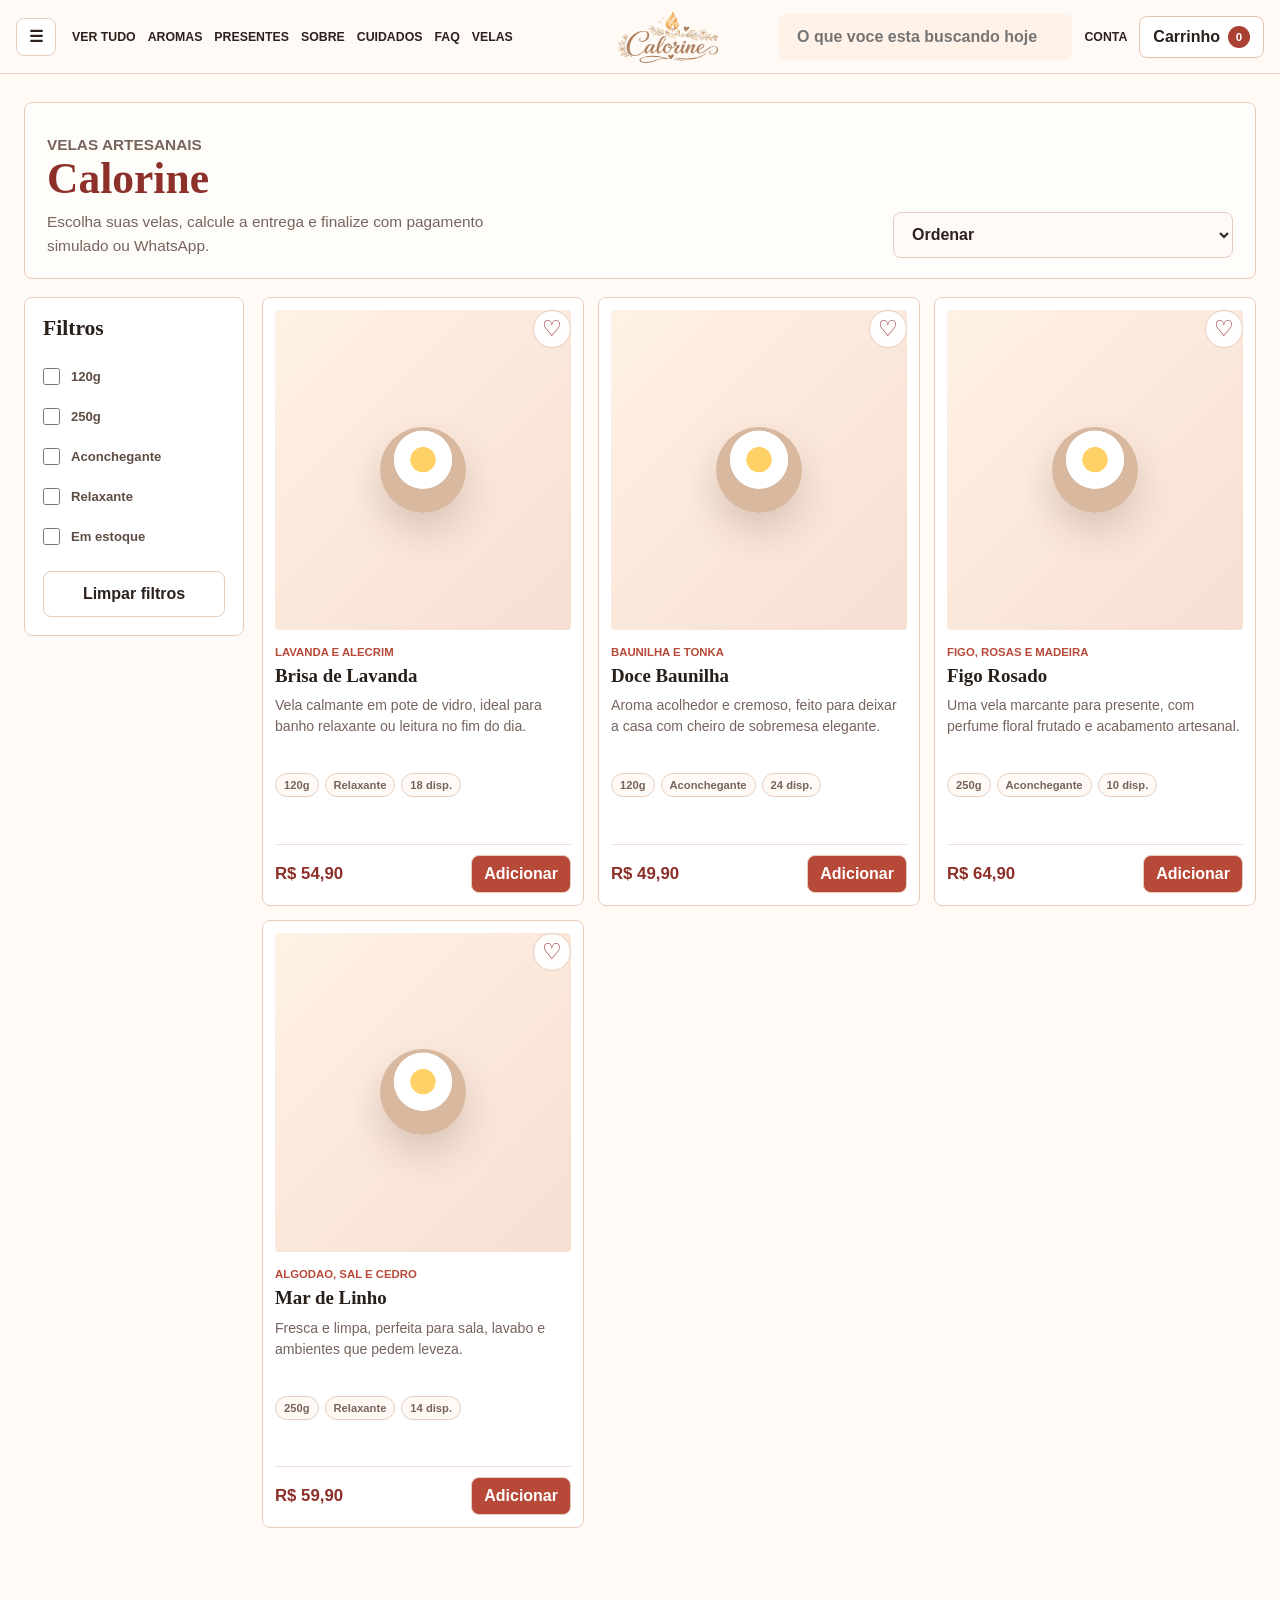
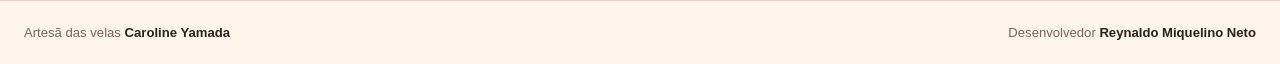
==== commit 37323477: "Atualizando o projeto" ====
--- a/src/main/resources/static/index.html
+++ b/src/main/resources/static/index.html
@@ -1,903 +1,435 @@
 <!doctype html>
 <html lang="pt-BR">
   <head>
-    <meta charset="UTF-8" />
-    <meta name="viewport" content="width=device-width, initial-scale=1.0" />
+    <meta charset="utf-8" />
+    <meta name="viewport" content="width=device-width, initial-scale=1" />
     <title>Calorine Velas</title>
-    <link rel="stylesheet" href="styles.css" />
+    <link rel="stylesheet" href="styles.css?v=20260622-6" />
   </head>
   <body>
-    <header class="topbar">
-      <nav class="nav-categories" aria-label="Categorias principais">
-        <a href="#shop" class="menu-link" data-route="shop" aria-label="Ver tudo">
-          <span class="hamburger" aria-hidden="true"></span>
-          Ver tudo
-        </a>
+    <header class="site-header">
+      <button class="icon-button" id="menuButton" type="button">☰</button>
+      <nav>
+        <a href="#shop">Ver tudo</a>
         <a href="#shop">Aromas</a>
         <a href="#shop">Presentes</a>
-        <a href="#about" data-route="about">Sobre</a>
-        <a href="#care" data-route="care">Cuidados</a>
-        <a href="#faq" data-route="faq">FAQ</a>
-        <a href="#admin" class="admin-only" data-route="admin">Velas</a>
+        <a href="#sobre">Sobre</a>
+        <a href="#cuidados">Cuidados</a>
+        <a href="#faq">FAQ</a>
+        <a href="#shop">Velas</a>
       </nav>
-
-      <a class="brand" href="#shop" aria-label="Calorine Velas">
-        <img class="brand-logo" src="logo-colorine-transparent.png" alt="Calorine Velas" />
+      <a class="brand" href="#shop" aria-label="Calorine - pagina inicial">
+        <img src="Logo-calorine.png" alt="Calorine" />
       </a>
-
-      <div class="header-tools">
-        <label class="search-box header-search">
-          <input id="searchInput" type="search" placeholder="O que voce esta buscando hoje?" />
-          <svg aria-hidden="true" viewBox="0 0 24 24">
-            <path d="m21 21-4.4-4.4" />
-            <circle cx="11" cy="11" r="7" />
-          </svg>
-        </label>
-        <a href="#login" class="header-icon guest-only" data-route="login" aria-label="Entrar">
-          <svg aria-hidden="true" viewBox="0 0 24 24"><path d="M20 21a8 8 0 0 0-16 0" /><circle cx="12" cy="7" r="4" /></svg>
-        </a>
-        <a href="#account" class="header-icon logged-only" data-route="account" aria-label="Minha conta">
-          <svg aria-hidden="true" viewBox="0 0 24 24"><path d="M20 21a8 8 0 0 0-16 0" /><circle cx="12" cy="7" r="4" /></svg>
-        </a>
-        <button class="header-icon logged-only" id="menuLogoutButton" type="button" aria-label="Sair">
-          <svg aria-hidden="true" viewBox="0 0 24 24"><path d="M9 21H5a2 2 0 0 1-2-2V5a2 2 0 0 1 2-2h4" /><path d="m16 17 5-5-5-5" /><path d="M21 12H9" /></svg>
-        </button>
-        <button class="header-icon favorite-button" id="openFavorites" type="button" aria-label="Abrir favoritos">
-          <svg aria-hidden="true" viewBox="0 0 24 24"><path d="M20.8 4.6a5.5 5.5 0 0 0-7.8 0L12 5.6l-1-1a5.5 5.5 0 0 0-7.8 7.8l1 1L12 21l7.8-7.6 1-1a5.5 5.5 0 0 0 0-7.8Z" /></svg>
-          <span id="favoriteCount">0</span>
-        </button>
-        <button class="cart-button header-icon" id="openCart" type="button" aria-label="Abrir carrinho">
-          <svg aria-hidden="true" viewBox="0 0 24 24">
-            <path d="M6.2 6h15l-1.7 8.4a2 2 0 0 1-2 1.6H9.1a2 2 0 0 1-2-1.6L5.4 3H2" />
-            <circle cx="9" cy="20" r="1.4" />
-            <circle cx="18" cy="20" r="1.4" />
-          </svg>
-          <span id="cartCount">0</span>
-        </button>
+      <div class="header-actions">
+        <input id="searchInput" placeholder="O que voce esta buscando hoje" />
+        <div class="account-menu">
+          <a class="icon-link" href="#login" id="loginLink">Conta</a>
+          <div class="account-dropdown" id="accountDropdown" hidden>
+            <a href="#account" id="accountDataLink">Dados pessoais</a>
+            <a href="#orders" id="ordersLink">Meus pedidos</a>
+            <a href="#favorites" id="favoritesLink">Favoritos</a>
+            <button id="headerLogoutButton" type="button">Sair</button>
+          </div>
+        </div>
+        <button class="cart-trigger" id="openCart" type="button">Carrinho <span id="cartCount">0</span></button>
       </div>
     </header>
 
     <main>
-<section class="screen active shop-screen" id="shopScreen" data-screen="shop">
-        <div class="breadcrumb" aria-label="Caminho">
-          <a href="#shop">Inicio</a>
-          <span>Atelie</span>
-          <strong>Velas artesanais</strong>
-        </div>
-
-        <section class="atelier-note" aria-label="Calorine">
+      <section class="screen shop-screen active" id="shopScreen" data-screen="shop">
+        <div class="page-head compact">
           <div>
-            <p class="eyebrow">calorine atelie</p>
-            <h2>Feito para perfumar pequenos rituais.</h2>
-          </div>
-          <p>Velas em tons quentes, aromas afetivos e acabamento artesanal para casa, presente e pausa.</p>
+            <p class="eyebrow">velas artesanais</p>
+            <h1>Calorine</h1>
+            <p>Escolha suas velas, calcule a entrega e finalize com pagamento simulado ou WhatsApp.</p>
+          </div>
+          <select id="sortProducts">
+            <option value="position">Ordenar</option>
+            <option value="price-asc">Menor preco</option>
+            <option value="price-desc">Maior preco</option>
+            <option value="name">Nome</option>
+          </select>
+        </div>
+        <div class="catalog-layout">
+          <aside class="filter-panel">
+            <h2>Filtros</h2>
+            <label><input type="checkbox" data-filter="size" value="120g" /> 120g</label>
+            <label><input type="checkbox" data-filter="size" value="250g" /> 250g</label>
+            <label><input type="checkbox" data-filter="mood" value="aconchegante" /> Aconchegante</label>
+            <label><input type="checkbox" data-filter="mood" value="relaxante" /> Relaxante</label>
+            <label><input type="checkbox" data-filter="stock" value="available" /> Em estoque</label>
+            <button class="ghost-action" id="clearFilters" type="button">Limpar filtros</button>
+          </aside>
+          <section class="product-grid" id="productGrid"></section>
+        </div>
+      </section>
+
+      <section class="screen product-screen" id="productScreen" data-screen="product">
+        <div class="product-page-inner"><a class="text-action product-back" href="#shop">Voltar para a loja</a>
+        <div class="product-detail">
+          <div class="detail-gallery"><div class="detail-media" id="detailMedia"><img id="detailImage" alt="" /></div></div>
+          <div class="detail-info">
+            <p class="eyebrow" id="detailScent">aroma</p>
+            <h1 id="detailName">Vela</h1>
+            <button class="rating-summary" id="detailRatingSummary" type="button">Sem avaliacoes</button>
+            <p id="detailDescription"></p>
+            <div id="detailMeta" class="product-meta"></div>
+            <strong id="detailPrice"></strong>
+            <div class="detail-actions"><button class="primary-action" id="detailAddToCart" type="button">Adicionar ao carrinho</button><button class="secondary-action" id="detailFavorite" type="button">Favoritar</button></div>
+          </div>
+        </div></div>
+        <section class="related-section"><div class="related-head"><div><p class="eyebrow">descubra tambem</p><h2>Voce tambem pode gostar</h2></div><a class="text-action" href="#shop">Ver todas</a></div><div class="product-grid related" id="relatedProducts"></div></section>
+        <section class="reviews-section" id="reviewsSection"><div class="reviews-list"><p class="eyebrow">experiencias reais</p><h2>Avaliacoes de clientes</h2><div class="reviews-overview" id="reviewsOverview"></div><div id="productReviews"></div></div><div class="review-entry"><div class="review-locked" id="reviewLocked"><strong>Avaliacao de compra verificada</strong><p>Depois que um pedido com este produto for entregue, a opcao de avaliar aparecera aqui e em Meus pedidos.</p></div><form class="review-form" id="reviewForm" hidden><input id="reviewOrderId" type="hidden" /><p class="eyebrow">sua avaliacao</p><fieldset class="star-rating"><legend>Selecione de 1 a 5 estrelas</legend><input id="star5" name="reviewRating" type="radio" value="5" required /><label for="star5" title="5 estrelas">★</label><input id="star4" name="reviewRating" type="radio" value="4" /><label for="star4" title="4 estrelas">★</label><input id="star3" name="reviewRating" type="radio" value="3" /><label for="star3" title="3 estrelas">★</label><input id="star2" name="reviewRating" type="radio" value="2" /><label for="star2" title="2 estrelas">★</label><input id="star1" name="reviewRating" type="radio" value="1" /><label for="star1" title="1 estrela">★</label></fieldset><label>Conte como foi sua experiencia<textarea id="reviewComment" maxlength="280" required></textarea></label><button class="primary-action" type="submit">Publicar avaliacao</button><p class="form-message" id="reviewMessage"></p></form></div></section>
+      </section>
+
+      <section class="screen review-screen" id="reviewScreen" data-screen="review">
+        <div class="review-page">
+          <a class="text-action" href="#orders">Voltar para meus pedidos</a>
+          <header class="review-page-head">
+            <p class="eyebrow">compra verificada</p>
+            <h1>Avalie sua experiencia</h1>
+            <p>Sua opiniao ajuda outras pessoas a escolherem a vela ideal.</p>
+          </header>
+          <div class="review-page-grid">
+            <aside class="review-product-summary">
+              <img id="reviewPageProductImage" alt="" />
+              <div><span>Produto avaliado</span><h2 id="reviewPageProductName">Vela Calorine</h2><p id="reviewPageOrderReference"></p></div>
+            </aside>
+            <form class="review-form review-page-form" id="reviewPageForm">
+              <input id="reviewPageOrderId" type="hidden" />
+              <p class="eyebrow">sua avaliacao</p>
+              <fieldset class="star-rating">
+                <legend>Qual nota voce da para este produto?</legend>
+                <input id="reviewPageStar5" name="reviewPageRating" type="radio" value="5" required /><label for="reviewPageStar5" title="5 estrelas">&#9733;</label>
+                <input id="reviewPageStar4" name="reviewPageRating" type="radio" value="4" /><label for="reviewPageStar4" title="4 estrelas">&#9733;</label>
+                <input id="reviewPageStar3" name="reviewPageRating" type="radio" value="3" /><label for="reviewPageStar3" title="3 estrelas">&#9733;</label>
+                <input id="reviewPageStar2" name="reviewPageRating" type="radio" value="2" /><label for="reviewPageStar2" title="2 estrelas">&#9733;</label>
+                <input id="reviewPageStar1" name="reviewPageRating" type="radio" value="1" /><label for="reviewPageStar1" title="1 estrela">&#9733;</label>
+              </fieldset>
+              <label>Conte como foi sua experiencia<textarea id="reviewPageComment" maxlength="280" placeholder="Aroma, qualidade, embalagem..." required></textarea></label>
+              <button class="primary-action" type="submit">Publicar avaliacao</button>
+              <p class="form-message" id="reviewPageMessage"></p>
+            </form>
+          </div>
+        </div>
+      </section>
+
+      <section class="screen cart-page-screen" id="cartPageScreen" data-screen="cart">
+        <header class="page-head compact">
+          <div>
+            <p class="eyebrow">carrinho</p>
+            <h1>Meu carrinho</h1>
+            <p>Confira os produtos, calcule uma previa de entrega e aplique cupom antes de fechar.</p>
+          </div>
+          <a class="secondary-action" href="#shop">Adicionar mais produtos</a>
+        </header>
+        <div class="cart-page-grid">
+          <section class="cart-page-main">
+            <div class="cart-table-head"><span>Produto</span><span>Preco</span><span>Quantidade</span><span>Total</span></div>
+            <div id="cartPageItems"></div>
+            <div class="cart-page-tools">
+              <section>
+                <h2>Entrega</h2>
+                <label>CEP de entrega<input id="cartCep" maxlength="9" placeholder="00000-000" /></label>
+                <button class="ghost-action" id="calculateShipping" type="button">Calcular</button>
+                <p class="hint-text" id="shippingMessage">Pedidos acima de R$ 180,00 tem frete gratis.</p>
+              </section>
+              <section>
+                <h2>Cupom</h2>
+                <label>Cupom<input id="couponCode" placeholder="Ex: CALORINE10" /></label>
+                <button class="ghost-action" id="applyCoupon" type="button">Aplicar</button>
+                <p class="hint-text" id="couponMessage">Use CALORINE10 ou FRETEGRATIS.</p>
+              </section>
+            </div>
+          </section>
+          <aside class="cart-page-summary">
+            <h2>Resumo do pedido</h2>
+            <div class="summary-lines" id="checkoutFinalSummary"></div>
+            <button class="primary-action" id="closeOrder" type="button">Fechar pedido</button>
+            <a class="secondary-action" href="#shop">Escolher mais produtos</a>
+            <p class="secure-note">Compra segura. Seus dados sao protegidos e o estoque sera reservado ao finalizar.</p>
+          </aside>
+        </div>
+      </section>
+
+      <section class="screen checkout-screen" id="checkoutScreen" data-screen="checkout">
+        <header class="page-head compact">
+          <div>
+            <p class="eyebrow">checkout</p>
+            <h1>Finalizar compra</h1>
+            <p>Confirme sua identificacao, escolha a entrega e gere o pedido.</p>
+          </div>
+          <a class="secondary-action" href="#cart">Voltar ao carrinho</a>
+        </header>
+        <div class="checkout-flow-grid">
+          <section class="checkout-stage">
+            <header>1. Identificacao</header>
+            <div class="checkout-stage-body">
+              <h3>Dados pessoais</h3>
+              <div class="checkout-personal-data">
+                <strong id="checkoutUserName">-</strong>
+                <span id="checkoutUserEmail">-</span>
+                <span id="checkoutUserPhone">-</span>
+              </div>
+              <hr />
+              <h3>Endereco para entrega</h3>
+              <div class="delivery-options">
+                <label><input name="deliveryChoice" type="radio" value="account" checked /> Meu endereco</label>
+                <label><input name="deliveryChoice" type="radio" value="other" /> Entregar em outro endereco</label>
+              </div>
+              <div class="selected-address-card" id="accountDeliverySummary"></div>
+              <div class="other-address-fields" id="otherAddressFields" hidden>
+                <div class="shipping-row">
+                  <label>CEP da entrega<input id="checkoutCep" maxlength="9" placeholder="00000-000" /></label>
+                  <button class="ghost-action" id="calculateCheckoutShipping" type="button">Buscar CEP</button>
+                </div>
+                <div class="checkout-address-grid">
+                  <label>Rua<input id="deliveryStreet" required placeholder="Rua" /></label>
+                  <label>Numero<input id="deliveryNumber" required maxlength="12" placeholder="123" /></label>
+                  <label>Complemento<input id="deliveryComplement" maxlength="50" placeholder="Apto, bloco, referencia" /></label>
+                  <label>Bairro<input id="deliveryNeighborhood" required placeholder="Bairro" /></label>
+                  <label>Cidade<input id="deliveryCity" required placeholder="Cidade" /></label>
+                  <label>UF<input id="deliveryState" required maxlength="2" placeholder="SP" /></label>
+                </div>
+              </div>
+              <button class="secondary-action checkout-freight-button" id="calculateCheckoutFreight" type="button">Calcular frete para este endereco</button>
+              <p class="hint-text" id="checkoutShippingSummary">Escolha o endereco e calcule o frete.</p>
+              <div class="shipping-options" id="shippingOptions"></div>
+            </div>
+          </section>
+          <form class="checkout-stage" id="checkoutForm">
+            <header>2. Pagamento</header>
+            <div class="checkout-stage-body">
+              <h3>Escolha a forma de pagamento</h3>
+              <div class="payment-options">
+                <label><input name="paymentChoice" type="radio" value="pix" checked /><span><strong>Pix a vista</strong><small>Confirmacao simulada imediata</small></span></label>
+                <label><input name="paymentChoice" type="radio" value="card" /><span><strong>Cartao de credito</strong><small>Aprovacao simulada</small></span></label>
+                <label><input name="paymentChoice" type="radio" value="boleto" /><span><strong>Boleto bancario</strong><small>Vencimento em 2 dias uteis</small></span></label>
+                <label class="is-disabled"><input name="paymentChoice" type="radio" value="whatsapp" disabled /><span><strong>WhatsApp</strong><small>Disponivel em breve</small></span></label>
+              </div>
+              <input id="paymentMethod" type="hidden" value="pix" />
+              <div class="payment-simulation" id="paymentSimulation"></div>
+              <button class="primary-action" type="submit">Ir para pagamento</button>
+              <button class="secondary-action" id="whatsappCheckout" type="button" disabled>WhatsApp indisponivel</button>
+              <p class="form-message" id="checkoutMessage"></p>
+            </div>
+          </form>
+          <aside class="checkout-stage">
+            <header>Resumo do pedido</header>
+            <div class="checkout-stage-body">
+              <div class="checkout-review-items" id="checkoutReviewItems"></div>
+              <div class="summary-lines" id="checkoutSummary"></div>
+            </div>
+          </aside>
+        </div>
+      </section>
+
+      <section class="screen payment-screen" id="paymentScreen" data-screen="payment">
+        <div class="payment-page">
+          <section class="payment-thankyou">
+            <div class="payment-order-number"><p>Numero do pedido</p><strong id="paymentOrderNumber">CALORINE-00000</strong></div>
+            <div class="payment-success-copy"><p class="eyebrow">pagamento</p><h1>Concluir pagamento</h1><p>Seu pedido foi criado e sera confirmado assim que o pagamento for aprovado.</p></div>
+            <a class="secondary-action" href="#orders">Pagar depois</a>
+          </section>
+          <div class="payment-grid">
+            <section class="payment-card" id="paymentInstructions"></section>
+            <section class="payment-card"><h2>Endereco de entrega</h2><p id="paymentCustomerName"></p><p id="paymentDeliveryAddress"></p><p id="paymentShippingInfo"></p></section>
+            <section class="payment-card"><h2>Resumo do pedido</h2><div id="paymentItems"></div><div class="summary-lines" id="paymentSummary"></div></section>
+          </div>
+        </div>
+      </section>
+
+      <section class="screen confirmation-screen" id="confirmationScreen" data-screen="confirmation">
+        <div class="confirmation-page">
+          <section class="confirmation-hero">
+            <div><p class="eyebrow">pagamento aprovado</p><h1>Compra confirmada</h1><p>Obrigada por escolher a Calorine. O pedido ja esta disponivel em Meus pedidos.</p></div>
+            <strong id="confirmationOrderNumber">CALORINE-00000</strong>
+            <a class="primary-action" href="#orders">Acompanhar pedido</a>
+          </section>
+          <div class="confirmation-grid">
+            <section><h2>Entrega</h2><p id="confirmationAddress"></p><p id="confirmationShipping"></p></section>
+            <section><h2>Resumo</h2><div class="summary-lines" id="confirmationSummary"></div></section>
+          </div>
+        </div>
+      </section>
+
+      <section class="screen account-screen" id="accountScreen" data-screen="account">
+        <div class="account-grid">
+          <section class="account-hero">
+            <p class="eyebrow">minha conta</p>
+            <h1 id="accountGreeting">Ola</h1>
+            <p id="accountHeroDescription">Confira e mantenha seus dados pessoais organizados.</p>
+          </section>
+          <section class="account-data">
+            <article><span>Nome</span><strong id="accountName">-</strong></article>
+            <article><span>E-mail</span><strong id="accountEmail">-</strong></article>
+            <article id="accountPhoneCard"><span>Telefone</span><strong id="accountPhone">-</strong></article>
+            <article class="account-address" id="accountAddressCard">
+              <span>Endereco</span>
+              <div class="account-address-grid">
+                <div><small>CEP</small><strong id="accountCep">-</strong></div>
+                <div><small>Rua</small><strong id="accountStreet">-</strong></div>
+                <div><small>Numero</small><strong id="accountNumber">-</strong></div>
+                <div><small>Bairro</small><strong id="accountNeighborhood">-</strong></div>
+                <div><small>Complemento</small><strong id="accountComplement">-</strong></div>
+                <div><small>Cidade/UF</small><strong id="accountCityState">-</strong></div>
+              </div>
+            </article>
+            <article><span>Perfil</span><strong id="accountRole">-</strong></article>
+            <div class="account-actions">
+              <a class="primary-action" href="#shop">Ir para loja</a>
+              <a class="secondary-action" href="#profile-edit" id="editProfileButton">Editar dados</a>
+              <a class="secondary-action" href="#admin" id="accountAdminButton">Painel admin</a>
+            </div>
+          </section>
+        </div>
+      </section>
+
+      <section class="screen orders-screen" id="ordersScreen" data-screen="orders">
+        <section class="account-history">
+          <div class="orders-head"><div><p class="eyebrow">sua conta</p><h2>Meus pedidos</h2><p class="orders-description">Acompanhe o andamento e consulte suas compras.</p></div><a class="secondary-action" href="#shop">Continuar comprando</a></div>
+          <div class="review-notifications" id="reviewNotifications"></div>
+          <div class="admin-list" id="accountOrders"></div>
+          <aside class="customer-order-detail" id="customerOrderDetail" hidden></aside>
         </section>
-
-        <section class="about-colorine" aria-label="Sobre a Calorine">
-          <div>
-            <p class="eyebrow">sobre a calorine</p>
-            <h2>Aroma, cor e cuidado em pequenos lotes.</h2>
-          </div>
-          <p>A Calorine nasce do desejo de transformar momentos simples em rituais de aconchego. Cada vela combina fragrancias afetivas, cores suaves e acabamento manual para perfumar a casa com calma e presenca.</p>
-        </section>
-
-        <div class="shop-heading">
-          <h1>Velas artesanais</h1>
-          <label class="sort-box">
-            <span aria-hidden="true">Ordenar</span>
-            <select id="sortProducts" aria-label="Ordenar produtos">
-              <option value="position">Posicao</option>
-              <option value="price-asc">Menor preco</option>
-              <option value="price-desc">Maior preco</option>
-              <option value="newest">Novidades</option>
-            </select>
-          </label>
-        </div>
-
-        <div class="shop-layout">
-          <aside class="filter-panel" aria-label="Filtros de produtos">
-            <h2>Filtros</h2>
-            <details open>
-              <summary>Aromas</summary>
-              <label><input type="checkbox" data-filter="scent" value="lavanda" /> Lavanda</label>
-              <label><input type="checkbox" data-filter="scent" value="baunilha" /> Baunilha</label>
-              <label><input type="checkbox" data-filter="scent" value="figo" /> Figo</label>
-            </details>
-            <details>
-              <summary>Tamanho</summary>
-              <label><input type="checkbox" data-filter="size" value="120g" /> 120g</label>
-              <label><input type="checkbox" data-filter="size" value="250g" /> 250g</label>
-            </details>
-            <details>
-              <summary>Ocasiao</summary>
-              <label><input type="checkbox" data-filter="occasion" value="classica" /> Classica</label>
-              <label><input type="checkbox" data-filter="occasion" value="presente" /> Presente</label>
-            </details>
-            <details>
-              <summary>Sensacao</summary>
-              <label><input type="checkbox" data-filter="mood" value="relaxante" /> Relaxante</label>
-              <label><input type="checkbox" data-filter="mood" value="aconchegante" /> Aconchegante</label>
-            </details>
-            <details>
-              <summary>Preco</summary>
-              <label><input type="checkbox" data-filter="price" value="ate-55" /> Ate R$ 55</label>
-              <label><input type="checkbox" data-filter="price" value="55-65" /> R$ 55 a R$ 65</label>
-              <label><input type="checkbox" data-filter="price" value="acima-65" /> Acima de R$ 65</label>
-            </details>
-            <details>
-              <summary>Disponibilidade</summary>
-              <label><input type="checkbox" data-filter="stock" value="available" /> Em estoque</label>
-              <label><input type="checkbox" data-filter="stock" value="low" /> Ultimas unidades</label>
-            </details>
-            <button class="clear-filters" id="clearFilters" type="button">Limpar filtros</button>
+      </section>
+
+      <section class="screen favorites-screen" id="favoritesScreen" data-screen="favorites">
+        <div class="section-head"><div><p class="eyebrow">sua selecao</p><h1>Favoritos</h1><p>Velas que voce guardou para consultar depois.</p></div><a class="secondary-action" href="#shop">Ver todas as velas</a></div>
+        <div class="product-grid" id="favoriteProducts"></div>
+      </section>
+
+      <section class="screen profile-edit-screen" id="profileEditScreen" data-screen="profile-edit">
+        <div class="profile-edit-grid">
+          <form class="admin-form" id="profileForm"><p class="eyebrow">dados pessoais</p><h1>Editar perfil</h1><div class="field-row"><label>Nome<input id="profileName" required /></label><label>Telefone<input id="profilePhone" required /></label></div><h3>Endereco principal</h3><div class="field-row"><label>CEP<input id="profileCep" maxlength="9" /></label><label>Numero<input id="profileNumber" required /></label></div><label>Rua<input id="profileStreet" required /></label><label>Complemento<input id="profileComplement" /></label><div class="field-row"><label>Bairro<input id="profileNeighborhood" required /></label><label>Cidade<input id="profileCity" required /></label></div><label>UF<input id="profileState" maxlength="2" required /></label><label class="checkbox-field"><input id="profileMarketing" type="checkbox" /> Quero receber novidades</label><button class="primary-action" type="submit">Salvar alteracoes</button><p class="form-message" id="profileMessage"></p></form>
+          <form class="admin-form password-form" id="passwordForm"><p class="eyebrow">seguranca</p><h2>Alterar senha</h2><label>Senha atual<input id="currentPassword" type="password" required /></label><label>Nova senha<input id="newPassword" type="password" minlength="6" required /></label><label>Confirmar nova senha<input id="confirmPassword" type="password" minlength="6" required /></label><button class="secondary-action" type="submit">Atualizar senha</button><p class="form-message" id="passwordMessage"></p></form>
+        </div>
+      </section>
+
+      <section class="screen login-screen" id="loginScreen" data-screen="login">
+        <div class="auth-grid">
+          <section class="auth-card">
+            <p class="eyebrow" id="loginEyebrow">acesso</p>
+            <h1 id="loginTitle">Entrar na loja</h1>
+            <p id="loginDescription">Entre com sua conta para acompanhar pedidos e agilizar o checkout.</p>
+            <button class="secondary-action" id="showRegister" type="button">Ainda nao tenho conta</button>
+          </section>
+          <form class="admin-form" id="loginForm">
+            <div class="login-form-heading"><p class="eyebrow">identificacao</p><h2 id="loginFormTitle">Acesse sua conta</h2></div>
+            <label>E-mail<input id="loginEmail" type="email" autocomplete="email" required /></label>
+            <label>Senha<input id="loginPassword" type="password" autocomplete="current-password" required /></label>
+            <button class="primary-action" type="submit">Entrar</button>
+            <button class="secondary-action" id="logoutButton" type="button">Sair</button>
+            <p class="hint-text" id="adminLoginHint" hidden>Admin teste: admin@calorine.com / admin123</p>
+            <p class="form-message" id="loginMessage"></p>
+          </form>
+        </div>
+      </section>
+
+      <section class="screen register-screen" id="registerScreen" data-screen="register">
+        <form class="admin-form register-form" id="registerForm">
+          <p class="eyebrow">cadastro</p>
+          <h1>Criar conta</h1>
+          <div class="field-row"><label>Nome<input id="registerName" required /></label><label>Telefone<input id="registerPhone" required /></label></div>
+          <div class="field-row"><label>E-mail<input id="registerEmail" type="email" required /></label><label>Senha<input id="registerPassword" type="password" required minlength="6" /></label></div>
+          <h3>Endereco</h3>
+          <div class="field-row"><label>CEP <small>(opcional)</small><input id="registerCep" maxlength="9" inputmode="numeric" /></label><label>Numero<input id="registerNumber" required /></label></div>
+          <p class="field-feedback" id="registerCepMessage">Se nao souber o CEP, preencha o endereco e tentaremos localiza-lo.</p>
+          <label>Rua<input id="registerStreet" required /></label>
+          <label>Complemento<input id="registerComplement" /></label>
+          <div class="field-row"><label>Bairro<input id="registerNeighborhood" required /></label><label>Cidade<input id="registerCity" required /></label></div>
+          <label>UF<input id="registerState" maxlength="2" required /></label>
+          <label class="checkbox-field"><input id="registerMarketing" type="checkbox" /> Quero receber novidades</label>
+          <button class="primary-action" type="submit">Cadastrar</button>
+          <p class="form-message" id="registerMessage"></p>
+        </form>
+      </section>
+
+      <section class="screen admin-screen" id="adminScreen" data-screen="admin">
+        <div class="admin-shell">
+          <aside class="admin-sidebar">
+            <p class="eyebrow">admin</p>
+            <h2>Calorine</h2>
+            <button data-admin-section="overview">Dashboard</button>
+            <button data-admin-section="orders">Pedidos</button>
+            <button data-admin-section="products">Produtos</button>
+            <button data-admin-section="customers">Clientes</button>
+            <button class="admin-logout-button" id="adminLogoutButton" type="button">Sair da conta</button>
           </aside>
-
-          <div class="product-grid" id="productGrid"></div>
-        </div>
-      </section>
-
-      <section class="screen product-detail-screen" id="productDetailScreen" data-screen="product">
-        <div class="breadcrumb" aria-label="Caminho">
-          <a href="#shop">Inicio</a>
-          <span>Velas artesanais</span>
-          <strong id="detailBreadcrumb">Produto</strong>
-        </div>
-
-        <div class="product-detail">
-          <div class="detail-gallery">
-            <div class="detail-thumbs" id="detailThumbs" aria-label="Miniaturas do produto"></div>
-            <div class="detail-media" id="detailMedia">
-              <button class="product-favorite detail-favorite" id="detailFavorite" type="button" aria-label="Adicionar aos favoritos">
-                <svg aria-hidden="true" viewBox="0 0 24 24"><path d="M20.8 4.6a5.5 5.5 0 0 0-7.8 0L12 5.6l-1-1a5.5 5.5 0 0 0-7.8 7.8l1 1L12 21l7.8-7.6 1-1a5.5 5.5 0 0 0 0-7.8Z" /></svg>
-              </button>
-              <img id="detailImage" alt="" />
-              <span class="product-flame"></span>
-              <span class="product-jar"></span>
-            </div>
-          </div>
-
-          <div class="detail-copy">
-            <p class="eyebrow" id="detailScent">aroma</p>
-            <h1 id="detailName">Produto</h1>
-            <p id="detailDescription"></p>
-
-            <div class="detail-facts">
-              <div>
-                <span>Aroma</span>
-                <strong id="detailAroma">-</strong>
-              </div>
-              <div>
-                <span>Tamanho</span>
-                <strong id="detailSize">-</strong>
-              </div>
-              <div>
-                <span>Estoque</span>
-                <strong id="detailStock">-</strong>
-              </div>
-              <div>
-                <span>Ocasião</span>
-                <strong id="detailOccasion">-</strong>
-              </div>
-              <div>
-                <span>Sensação</span>
-                <strong id="detailMood">-</strong>
-              </div>
-            </div>
-
-            <div class="detail-buy">
-              <strong id="detailPrice">R$ 0,00</strong>
-              <button class="primary-action" id="detailAddToCart" type="button">Adicionar ao carrinho</button>
-            </div>
-
-            <section class="review-panel" aria-label="Avaliacoes do produto">
-              <div>
-                <span>Avaliacoes</span>
-                <strong id="reviewSummary">Sem avaliacoes ainda</strong>
-              </div>
-              <label>
-                Sua nota
-                <select id="reviewRating">
-                  <option value="5">5 estrelas</option>
-                  <option value="4">4 estrelas</option>
-                  <option value="3">3 estrelas</option>
-                  <option value="2">2 estrelas</option>
-                  <option value="1">1 estrela</option>
-                </select>
-              </label>
-              <label>
-                Comentario
-                <textarea id="reviewComment" maxlength="160" placeholder="Conte o que achou do aroma"></textarea>
-              </label>
-              <button class="ghost-action" id="saveReview" type="button">Salvar avaliacao</button>
-              <div class="review-list" id="reviewList"></div>
-            </section>
-          </div>
-        </div>
-
-        <section class="related-products" aria-label="Produtos relacionados">
-          <div class="related-heading">
-            <p class="eyebrow">continue explorando</p>
-            <h2>Voce tambem pode gostar</h2>
-          </div>
-          <div class="related-grid" id="relatedProducts"></div>
-        </section>
-      </section>
-
-      <section class="screen institutional-screen" id="aboutScreen" data-screen="about">
-        <div class="breadcrumb" aria-label="Caminho">
-          <a href="#shop">Inicio</a>
-          <strong>Sobre</strong>
-        </div>
-        <section class="institutional-hero">
-          <p class="eyebrow">sobre a calorine</p>
-          <h1>Velas feitas para transformar casa em ritual.</h1>
-          <p>A Calorine combina aromas afetivos, cores suaves e producao em pequenos lotes para criar velas com presenca, cuidado e acabamento artesanal.</p>
-        </section>
-        <div class="institutional-grid">
-          <article>
-            <span>01</span>
-            <h2>Pequenos lotes</h2>
-            <p>Cada leva e pensada para manter consistencia de perfume, acabamento e identidade visual.</p>
-          </article>
-          <article>
-            <span>02</span>
-            <h2>Aromas afetivos</h2>
-            <p>Lavanda, baunilha, figo e notas limpas aparecem em composicoes para descanso, presente e rotina.</p>
-          </article>
-          <article>
-            <span>03</span>
-            <h2>Presente com calma</h2>
-            <p>A experiencia privilegia uma compra simples, bonita e acolhedora do primeiro clique ao checkout.</p>
-          </article>
-        </div>
-      </section>
-
-      <section class="screen institutional-screen" id="careScreen" data-screen="care">
-        <div class="breadcrumb" aria-label="Caminho">
-          <a href="#shop">Inicio</a>
-          <strong>Cuidados com a vela</strong>
-        </div>
-        <section class="institutional-hero compact">
-          <p class="eyebrow">cuidados</p>
-          <h1>Acenda melhor, perfume por mais tempo.</h1>
-        </section>
-        <div class="care-list">
-          <article>
-            <h2>Primeira queima</h2>
-            <p>Deixe a cera derreter ate as bordas do recipiente antes de apagar. Isso ajuda a evitar tuneis.</p>
-          </article>
-          <article>
-            <h2>Pavio</h2>
-            <p>Apare o pavio antes de reacender. Uma chama menor deixa a queima mais limpa e estavel.</p>
-          </article>
-          <article>
-            <h2>Seguranca</h2>
-            <p>Use em superficie firme, longe de tecidos, criancas e correntes de ar. Nunca deixe a vela sem supervisao.</p>
-          </article>
-          <article>
-            <h2>Tempo de uso</h2>
-            <p>Evite manter acesa por muitas horas seguidas. Apague, espere esfriar e reacenda quando quiser continuar.</p>
-          </article>
-        </div>
-      </section>
-
-      <section class="screen institutional-screen" id="faqScreen" data-screen="faq">
-        <div class="breadcrumb" aria-label="Caminho">
-          <a href="#shop">Inicio</a>
-          <strong>Perguntas frequentes</strong>
-        </div>
-        <section class="institutional-hero compact">
-          <p class="eyebrow">faq</p>
-          <h1>Duvidas comuns antes de escolher sua vela.</h1>
-        </section>
-        <div class="faq-list">
-          <details open>
-            <summary>As velas sao artesanais?</summary>
-            <p>Sim. A proposta da Calorine e trabalhar com lotes pequenos, acabamento manual e aromas selecionados.</p>
-          </details>
-          <details>
-            <summary>Como funciona o frete?</summary>
-            <p>No checkout, informe o CEP para simular prazo e valor. Pedidos acima do limite indicado podem ter entrega gratis.</p>
-          </details>
-          <details>
-            <summary>Posso favoritar produtos?</summary>
-            <p>Sim. Use o coracao nos cards ou na pagina do produto para montar sua lista de desejos.</p>
-          </details>
-          <details>
-            <summary>Como acompanho meu pedido?</summary>
-            <p>Depois de entrar na conta, acesse Minha conta para ver historico, status e itens comprados.</p>
-          </details>
-        </div>
-      </section>
-
-      <section class="screen admin-screen" id="adminScreen" data-screen="admin">
-        <div class="admin-topbar">
-          <div>
-            <p class="eyebrow">backoffice</p>
-            <h2>Administracao Calorine</h2>
-          </div>
-          <span class="session-pill" id="sessionPill">Visitante</span>
-        </div>
-
-        <div class="admin-locked" id="adminLocked">
-          <p class="eyebrow">acesso restrito</p>
-          <h3>Somente administradores podem acessar o painel.</h3>
-          <p class="muted">Entre com a conta administrativa para liberar operacao, pedidos e catalogo.</p>
-          <a class="primary-action" href="#login">Ir para login</a>
-        </div>
-
-        <div class="admin-shell" id="adminLayout">
-          <aside class="admin-sidebar" aria-label="Menu administrativo">
-            <div class="admin-sidebar-head">
-              <p class="eyebrow">operacao</p>
-              <strong>Calorine Admin</strong>
-            </div>
-            <nav class="admin-nav">
-              <button class="is-active" type="button" data-admin-section="overview">Visao geral</button>
-              <button type="button" data-admin-section="orders">Pedidos</button>
-              <button type="button" data-admin-section="products">Velas</button>
-              <button type="button" data-admin-section="customers">Clientes</button>
-              <button type="button" data-admin-section="coupons">Cupons</button>
-              <button type="button" data-admin-section="settings">Configuracoes</button>
-            </nav>
-            <a class="admin-store-link" href="#shop">Ir para loja</a>
-          </aside>
-
-          <section class="admin-workspace">
-            <header class="admin-workspace-head">
-              <div>
-                <p class="eyebrow" id="adminPanelEyebrow">painel</p>
-                <h3 id="adminPanelTitle">Visao geral</h3>
-              </div>
-              <span class="admin-state">Ambiente administrativo</span>
-            </header>
-
-            <section class="admin-view is-active" data-admin-view="overview">
-              <div class="admin-dashboard" aria-label="Resumo administrativo">
-                <article>
-                  <span>Pedidos</span>
-                  <strong id="adminTotalOrders">0</strong>
-                </article>
-                <article>
-                  <span>Vendas</span>
-                  <strong id="adminTotalSales">R$ 0,00</strong>
-                </article>
-                <article>
-                  <span>Velas ativas</span>
-                  <strong id="adminActiveProducts">0</strong>
-                </article>
-                <article>
-                  <span>Estoque baixo</span>
-                  <strong id="adminLowStock">0</strong>
-                </article>
-              </div>
-              <div class="admin-split">
-                <section class="admin-section">
-                  <div class="admin-section-heading">
-                    <div>
-                      <p class="eyebrow">pedidos</p>
-                      <h3>Ultimos pedidos</h3>
-                    </div>
-                    <button class="small-button" type="button" data-admin-section="orders">Ver todos</button>
-                  </div>
-                  <div class="admin-orders compact" id="adminRecentOrders"></div>
-                </section>
-                <section class="admin-section">
-                  <div class="admin-section-heading">
-                    <div>
-                      <p class="eyebrow">estoque</p>
-                      <h3>Atencao no catalogo</h3>
-                    </div>
-                    <button class="small-button" type="button" data-admin-section="products">Gerenciar</button>
-                  </div>
-                  <div class="admin-list compact" id="adminStockAlerts"></div>
-                </section>
-              </div>
-            </section>
-
-            <section class="admin-view" data-admin-view="orders">
-              <section class="admin-section admin-orders-section">
-                <div class="admin-section-heading">
-                  <div>
-                    <p class="eyebrow">pedidos</p>
-                    <h3>Pedidos recebidos</h3>
-                  </div>
-                </div>
-                <div class="admin-orders" id="adminOrders"></div>
+          <section class="admin-workspace" id="adminLayout">
+            <div class="admin-locked" id="adminLocked">
+              <span class="admin-access-mark">Admin</span>
+              <p class="eyebrow">painel administrativo</p>
+              <h1>Acesso restrito</h1>
+              <p>Entre com uma conta de administradora para gerenciar pedidos, produtos e clientes.</p>
+              <div class="admin-login-actions">
+                <button class="primary-action" id="adminLoginButton" type="button">Entrar como administradora</button>
+                <a class="secondary-action" href="#shop">Voltar para a loja</a>
+              </div>
+            </div>
+            <div class="admin-view active" data-admin-view="overview">
+              <div class="admin-dashboard">
+                <article><span>Pedidos</span><strong id="adminTotalOrders">0</strong></article>
+                <article><span>Vendas</span><strong id="adminTotalSales">R$ 0,00</strong></article>
+                <article><span>Produtos ativos</span><strong id="adminActiveProducts">0</strong></article>
+                <article><span>Estoque baixo</span><strong id="adminLowStock">0</strong></article>
+              </div>
+              <section class="admin-section"><h3>Vendas por status</h3><div class="admin-sales-chart" id="adminSalesChart"></div></section>
+              <section class="admin-section"><h3>Pedidos recentes</h3><div class="admin-orders compact" id="adminRecentOrders"></div></section>
+              <section class="admin-section"><h3>Alertas de estoque</h3><div class="admin-list compact" id="adminStockAlerts"></div></section>
+            </div>
+            <div class="admin-view" data-admin-view="orders">
+              <p class="admin-dashboard-message" id="adminDashboardMessage" hidden></p>
+              <section class="admin-section">
+                <h3>Pedidos recebidos</h3>
+                <div class="admin-toolbar"><label>Buscar cliente<input id="adminOrderSearch" /></label><label>Status<select id="adminOrderStatusFilter"><option value="ALL">Todos</option><option value="PENDING_PAYMENT">Aguardando pagamento</option><option value="PAID">Pago</option><option value="CREATED">Recebido</option><option value="PREPARING">Preparando</option><option value="SHIPPED">Enviado</option><option value="DELIVERED">Entregue</option><option value="CANCELED">Cancelado</option></select></label><button class="secondary-action" id="exportOrders" type="button">Exportar CSV</button></div>
+                <div class="admin-orders-layout"><div class="admin-orders" id="adminOrders"></div><aside class="admin-order-detail" id="adminOrderDetail"><p class="empty-state">Selecione um pedido.</p></aside></div>
               </section>
-            </section>
-
-            <section class="admin-view" data-admin-view="products">
+            </div>
+            <div class="admin-view" data-admin-view="products">
               <div class="admin-products-grid">
                 <form class="admin-form" id="productForm">
-                  <input type="hidden" id="productId" />
-                  <input type="hidden" id="productImageCurrent" />
-                  <input type="hidden" id="productExtraImageOneCurrent" />
-                  <input type="hidden" id="productExtraImageTwoCurrent" />
-                  <label>
-                    Nome da vela
-                    <input id="productName" required maxlength="48" placeholder="Ex: Brisa de Lavanda" />
-                  </label>
-                  <label>
-                    Aroma
-                    <input id="productScent" required maxlength="48" placeholder="Lavanda, baunilha, capim-limao" />
-                  </label>
-                  <div class="field-row">
-                    <label>
-                      Preco
-                      <input id="productPrice" required min="1" step="0.01" type="number" placeholder="49.90" />
-                    </label>
-                    <label>
-                      Estoque
-                      <input id="productStock" required min="0" step="1" type="number" placeholder="12" />
-                    </label>
-                  </div>
-                  <label>
-                    Familia de cor
-                    <select id="productColor">
-                      <option value="rose">Rosa queimado</option>
-                      <option value="sage">Verde salvia</option>
-                      <option value="honey">Mel</option>
-                      <option value="clay">Argila</option>
-                      <option value="ocean">Azul suave</option>
-                    </select>
-                  </label>
-                  <div class="field-row">
-                    <label>
-                      Tamanho
-                      <select id="productSize">
-                        <option value="120g">120g</option>
-                        <option value="250g">250g</option>
-                      </select>
-                    </label>
-                    <label>
-                      Sensacao
-                      <select id="productMood">
-                        <option value="aconchegante">Aconchegante</option>
-                        <option value="relaxante">Relaxante</option>
-                      </select>
-                    </label>
-                  </div>
-                  <label>
-                    Ocasiao
-                    <select id="productOccasion">
-                      <option value="classica">Classica</option>
-                      <option value="presente">Presente</option>
-                    </select>
-                  </label>
-                  <label>
-                    Descricao
-                    <textarea id="productDescription" required maxlength="160" placeholder="Conte o clima, o tamanho e a proposta da vela"></textarea>
-                  </label>
-                  <label>
-                    Imagem da vela
-                    <input id="productImage" type="file" accept="image/*" />
-                  </label>
-                  <div class="image-preview" id="productImagePreview">Sem imagem selecionada</div>
-                  <div class="field-row">
-                    <label>
-                      Miniatura extra 1
-                      <input id="productExtraImageOne" type="file" accept="image/*" />
-                    </label>
-                    <label>
-                      Miniatura extra 2
-                      <input id="productExtraImageTwo" type="file" accept="image/*" />
-                    </label>
-                  </div>
-                  <div class="field-row">
-                    <div class="image-preview" id="productExtraImageOnePreview">Sem imagem extra</div>
-                    <div class="image-preview" id="productExtraImageTwoPreview">Sem imagem extra</div>
-                  </div>
-                  <div class="form-actions">
-                    <button class="primary-action" type="submit">Salvar vela</button>
-                    <button class="ghost-action" id="clearForm" type="button">Limpar</button>
-                  </div>
+                  <input type="hidden" id="productId" /><input type="hidden" id="productImageCurrent" /><input type="hidden" id="productExtraImageOneCurrent" /><input type="hidden" id="productExtraImageTwoCurrent" />
+                  <label>Nome da vela<input id="productName" required /></label>
+                  <label>Aroma<input id="productScent" required /></label>
+                  <div class="field-row"><label>Preco<input id="productPrice" type="number" step="0.01" required /></label><label>Estoque<input id="productStock" type="number" step="1" required /></label></div>
+                  <div class="field-row"><label>Estoque minimo<input id="productMinimumStock" type="number" value="5" required /></label><label class="checkbox-field"><input id="productActive" type="checkbox" checked /> Produto ativo</label></div>
+                  <div class="field-row"><label>Tamanho<select id="productSize"><option value="120g">120g</option><option value="250g">250g</option></select></label><label>Sensacao<select id="productMood"><option value="aconchegante">Aconchegante</option><option value="relaxante">Relaxante</option></select></label></div>
+                  <div class="field-row"><label>Cor<select id="productColor"><option value="sage">Verde salvia</option><option value="honey">Mel</option><option value="rose">Rosa</option><option value="clay">Argila</option><option value="ocean">Azul suave</option></select></label><label>Ocasiao<select id="productOccasion"><option value="classica">Classica</option><option value="presente">Presente</option></select></label></div>
+                  <label>Descricao<textarea id="productDescription" maxlength="160"></textarea></label>
+                  <label>Imagem<input id="productImage" type="file" accept="image/*" /></label><div class="image-preview" id="productImagePreview">Sem imagem</div>
+                  <div class="field-row"><label>Extra 1<input id="productExtraImageOne" type="file" accept="image/*" /></label><label>Extra 2<input id="productExtraImageTwo" type="file" accept="image/*" /></label></div>
+                  <div class="field-row"><div class="image-preview" id="productExtraImageOnePreview">Sem imagem</div><div class="image-preview" id="productExtraImageTwoPreview">Sem imagem</div></div>
+                  <div class="form-actions"><button class="primary-action" type="submit">Salvar vela</button><button class="secondary-action" id="clearForm" type="button">Limpar</button></div>
                   <p class="form-message" id="productMessage"></p>
                 </form>
-
-                <section class="admin-section">
-                  <div class="admin-section-heading">
-                    <div>
-                      <p class="eyebrow">catalogo</p>
-                      <h3>Velas cadastradas</h3>
-                    </div>
-                  </div>
-                  <div class="admin-list" id="adminList"></div>
-                </section>
-              </div>
-            </section>
-
-            <section class="admin-view" data-admin-view="customers">
-              <section class="admin-section">
-                <div class="admin-section-heading">
-                  <div>
-                    <p class="eyebrow">clientes</p>
-                    <h3>Clientes com pedidos</h3>
-                  </div>
-                </div>
-                <div class="admin-list" id="adminCustomers"></div>
-              </section>
-            </section>
-
-            <section class="admin-view" data-admin-view="coupons">
-              <section class="admin-section">
-                <div class="admin-section-heading">
-                  <div>
-                    <p class="eyebrow">promocoes</p>
-                    <h3>Cupons ativos</h3>
-                  </div>
-                </div>
-                <div class="admin-list">
-                  <article class="admin-item">
-                    <div>
-                      <h3>CALORINE10</h3>
-                      <p>10% de desconto no subtotal do carrinho.</p>
-                    </div>
-                    <span class="status-pill is-active">Ativo</span>
-                  </article>
-                  <article class="admin-item">
-                    <div>
-                      <h3>FRETEGRATIS</h3>
-                      <p>Remove o valor da entrega no checkout.</p>
-                    </div>
-                    <span class="status-pill is-active">Ativo</span>
-                  </article>
-                </div>
-              </section>
-            </section>
-
-            <section class="admin-view" data-admin-view="settings">
-              <section class="admin-section">
-                <div class="admin-section-heading">
-                  <div>
-                    <p class="eyebrow">loja</p>
-                    <h3>Configuracoes operacionais</h3>
-                  </div>
-                </div>
-                <div class="admin-list">
-                  <article class="admin-item">
-                    <div>
-                      <h3>Checkout</h3>
-                      <p>Pagamento, frete e WhatsApp estao simulados para testes da loja.</p>
-                    </div>
-                    <span class="status-pill is-muted">Simulado</span>
-                  </article>
-                  <article class="admin-item">
-                    <div>
-                      <h3>E-mail de pedidos</h3>
-                      <p>A confirmacao fica registrada no pedido e pode evoluir para envio real.</p>
-                    </div>
-                    <span class="status-pill is-muted">Pendente</span>
-                  </article>
-                </div>
-              </section>
-            </section>
-          </section>
-        </div>
-      </section>
-
-      <section class="screen" id="loginScreen" data-screen="login">
-        <div class="auth-panel">
-          <div class="auth-copy">
-            <p class="eyebrow">acesso</p>
-            <h2>Entrar na loja</h2>
-            <p class="muted">Entre com uma conta cadastrada para acompanhar pedidos e agilizar o checkout.</p>
-            <a class="auth-switch" href="#register">Ainda nao tenho conta</a>
-          </div>
-          <form id="loginForm" class="auth-form">
-            <label>
-              E-mail
-              <input id="loginEmail" required type="email" placeholder="voce@email.com" />
-            </label>
-            <label>
-              Senha
-              <input id="loginPassword" required minlength="6" type="password" placeholder="Sua senha" />
-            </label>
-            <button class="primary-action" type="submit">Entrar</button>
-            <button class="ghost-action" id="logoutButton" type="button">Sair</button>
-            <p class="form-message" id="loginMessage"></p>
-          </form>
-        </div>
-      </section>
-
-      <section class="screen" id="registerScreen" data-screen="register">
-        <div class="auth-panel">
-          <div class="auth-copy">
-            <p class="eyebrow">cadastro de usuario</p>
-            <h2>Criar conta</h2>
-            <p class="muted">Cadastre os dados principais para simular uma area de cliente da loja.</p>
-            <a class="auth-switch" href="#login">Ja tenho conta</a>
-          </div>
-          <form id="registerForm" class="auth-form">
-            <div class="field-row">
-              <label>
-                Nome
-                <input id="registerName" required maxlength="70" placeholder="Seu nome" />
-              </label>
-              <label>
-                Telefone
-                <input id="registerPhone" required inputmode="tel" maxlength="20" placeholder="(11) 99999-9999" />
-              </label>
-            </div>
-            <label>
-              E-mail
-              <input id="registerEmail" required type="email" placeholder="voce@email.com" />
-            </label>
-            <div class="field-row">
-              <label>
-                Senha
-                <input id="registerPassword" required minlength="6" type="password" placeholder="Minimo 6 caracteres" />
-              </label>
-              <label>
-                Confirmar senha
-                <input id="registerPasswordConfirm" required minlength="6" type="password" placeholder="Repita a senha" />
-              </label>
-            </div>
-            <div class="address-block">
-              <div class="field-row address-zip-row">
-                <label>
-                  CEP
-                  <input id="registerCep" required inputmode="numeric" maxlength="9" placeholder="00000-000" autocomplete="postal-code" />
-                </label>
-                <label>
-                  Numero
-                  <input id="registerNumber" required maxlength="12" placeholder="123" autocomplete="address-line2" />
-                </label>
-              </div>
-              <label>
-                Rua
-                <input id="registerStreet" required maxlength="90" placeholder="Rua" autocomplete="address-line1" />
-              </label>
-              <div class="field-row">
-                <label>
-                  Bairro
-                  <input id="registerNeighborhood" required maxlength="50" placeholder="Bairro" />
-                </label>
-                <label>
-                  Complemento
-                  <input id="registerComplement" maxlength="50" placeholder="Apto, bloco, referencia" />
-                </label>
-              </div>
-              <div class="field-row city-state-row">
-                <label>
-                  Cidade
-                  <input id="registerCity" required maxlength="50" placeholder="Cidade" autocomplete="address-level2" />
-                </label>
-                <label>
-                  UF
-                  <input id="registerState" required maxlength="2" placeholder="SP" autocomplete="address-level1" />
-                </label>
-              </div>
-              <p class="hint-text" id="cepMessage">Digite o CEP para preencher o endereco.</p>
-            </div>
-            <label class="check-field">
-              <input id="registerMarketing" type="checkbox" />
-              <span>Quero receber novidades e colecoes especiais.</span>
-            </label>
-            <button class="primary-action" type="submit">Criar conta</button>
-            <p class="form-message" id="registerMessage"></p>
-          </form>
-        </div>
-      </section>
-
-      <section class="screen" id="accountScreen" data-screen="account">
-        <div class="auth-panel">
-          <div class="auth-copy">
-            <p class="eyebrow">minha conta</p>
-            <h2 id="accountTitle">Conta</h2>
-            <p class="muted" id="accountIntro">Confira os dados da sessao atual e acesse as areas disponiveis para o seu perfil.</p>
-          </div>
-          <div class="account-summary">
-            <div>
-              <span>Nome</span>
-              <strong id="accountName">-</strong>
-            </div>
-            <div>
-              <span>E-mail</span>
-              <strong id="accountEmail">-</strong>
-            </div>
-            <div>
-              <span>Telefone</span>
-              <strong id="accountPhone">-</strong>
-            </div>
-            <div class="account-address-card">
-              <span>Endereco</span>
-              <div class="account-address-grid">
-                <div>
-                  <small>CEP</small>
-                  <strong id="accountAddressCep">-</strong>
-                </div>
-                <div>
-                  <small>Rua</small>
-                  <strong id="accountAddressStreet">-</strong>
-                </div>
-                <div>
-                  <small>Numero</small>
-                  <strong id="accountAddressNumber">-</strong>
-                </div>
-                <div>
-                  <small>Bairro</small>
-                  <strong id="accountAddressNeighborhood">-</strong>
-                </div>
-                <div>
-                  <small>Complemento</small>
-                  <strong id="accountAddressComplement">-</strong>
-                </div>
-                <div>
-                  <small>Cidade/UF</small>
-                  <strong id="accountAddressCityState">-</strong>
-                </div>
-              </div>
-            </div>
-            <div>
-              <span>Perfil</span>
-              <strong id="accountRole">-</strong>
-            </div>
-            <div class="form-actions">
-              <a class="primary-action" href="#shop">Ir para loja</a>
-              <a class="secondary-action admin-only" href="#admin">Cadastrar velas</a>
-            </div>
-          </div>
-
-          <section class="account-orders">
-            <div class="section-heading">
-              <div>
-                <p class="eyebrow">historico</p>
-                <h2>Meus pedidos</h2>
-              </div>
-            </div>
-            <div class="order-list" id="accountOrders"></div>
-          </section>
-        </div>
-      </section>
+                <section class="admin-section"><h3>Velas cadastradas</h3><div class="admin-list" id="adminList"></div></section>
+              </div>
+            </div>
+            <div class="admin-view" data-admin-view="customers"><section class="admin-section"><h3>Clientes</h3><div class="admin-list" id="adminCustomers"></div></section></div>
+          </section>
+        </div>
+      </section>
+
+      <section class="screen info-screen" id="sobreScreen" data-screen="sobre"><h1>Sobre a Calorine</h1><p>Velas artesanais criadas para transformar ambientes com cuidado, aroma e presenca.</p></section>
+      <section class="screen info-screen" id="cuidadosScreen" data-screen="cuidados"><h1>Cuidados com a vela</h1><p>Apare o pavio antes de acender e mantenha longe de correntes de ar.</p></section>
+      <section class="screen info-screen" id="faqScreen" data-screen="faq"><h1>Perguntas frequentes</h1><p>O checkout usa pagamento simulado neste ambiente de desenvolvimento.</p></section>
     </main>
 
-    <aside class="cart-drawer" id="cartDrawer" aria-hidden="true">
-      <div class="cart-panel" role="dialog" aria-modal="true" aria-label="Carrinho">
-        <div class="cart-header">
-          <div>
-            <p class="eyebrow">pedido</p>
-            <h2>Carrinho</h2>
-          </div>
-          <button class="icon-button" id="closeCart" type="button" aria-label="Fechar carrinho">
-            <svg aria-hidden="true" viewBox="0 0 24 24">
-              <path d="M18 6 6 18M6 6l12 12" />
-            </svg>
-          </button>
-        </div>
-
-        <div class="cart-items" id="cartItems"></div>
-
-        <form class="checkout" id="checkoutForm">
-          <div class="checkout-summary">
-            <div>
-              <span>Itens</span>
-              <strong id="checkoutItems">0</strong>
-            </div>
-            <div>
-              <span>Subtotal</span>
-              <strong id="cartSubtotal">R$ 0,00</strong>
-            </div>
-            <div>
-              <span>Entrega</span>
-              <strong id="cartDelivery">A calcular</strong>
-            </div>
-          </div>
-          <div class="totals">
-            <span>Total</span>
-            <strong id="cartTotal">R$ 0,00</strong>
-          </div>
-          <div class="checkout-preview" id="checkoutPreview"></div>
-
-          <section class="checkout-step">
-            <span>1</span>
-            <div>
-              <h3>Entrega</h3>
-              <div class="shipping-row">
-                <label>
-                  CEP
-                  <input id="cartCep" inputmode="numeric" maxlength="9" placeholder="00000-000" />
-                </label>
-                <button class="ghost-action" id="calculateShipping" type="button">OK</button>
-              </div>
-              <p class="hint-text" id="shippingMessage">Informe o CEP para calcular uma entrega estimada.</p>
-              <label>
-                Endereco
-                <input id="deliveryAddress" required placeholder="Rua, numero, bairro e cidade" />
-              </label>
-            </div>
-          </section>
-
-          <section class="checkout-step">
-            <span>2</span>
-            <div>
-              <h3>Pagamento</h3>
-              <label>
-                Cupom
-                <div class="coupon-row">
-                  <input id="couponCode" maxlength="24" placeholder="Ex: CALORINE10" />
-                  <button class="ghost-action" id="applyCoupon" type="button">Aplicar</button>
-                </div>
-              </label>
-              <p class="hint-text" id="couponMessage">Use CALORINE10 ou FRETEGRATIS para simular descontos.</p>
-              <label>
-                Forma de pagamento
-                <select id="paymentMethod">
-                  <option value="pix">Pix</option>
-                  <option value="card">Cartao de credito</option>
-                  <option value="whatsapp">WhatsApp</option>
-                  <option value="boleto">Boleto</option>
-                </select>
-              </label>
-              <div class="payment-simulation" id="paymentSimulation"></div>
-            </div>
-          </section>
-
-          <section class="checkout-step">
-            <span>3</span>
-            <div>
-              <h3>Confirmacao</h3>
-              <button class="primary-action" type="submit">Finalizar pedido</button>
-              <button class="secondary-action" id="whatsappCheckout" type="button">Finalizar pelo WhatsApp</button>
-            </div>
-          </section>
-          <p class="checkout-message" id="checkoutMessage"></p>
-        </form>
-      </div>
-    </aside>
-
-    <aside class="cart-drawer favorites-drawer" id="favoritesDrawer" aria-hidden="true">
-      <div class="cart-panel" role="dialog" aria-modal="true" aria-label="Favoritos">
-        <div class="cart-header">
-          <div>
-            <p class="eyebrow">selecionados</p>
-            <h2>Favoritos</h2>
-          </div>
-          <button class="icon-button" id="closeFavorites" type="button" aria-label="Fechar favoritos">
-            <svg aria-hidden="true" viewBox="0 0 24 24">
-              <path d="M18 6 6 18M6 6l12 12" />
-            </svg>
-          </button>
-        </div>
-
-        <div class="cart-items favorite-items" id="favoriteItems"></div>
-      </div>
-    </aside>
-
     <footer class="site-footer">
-      <span>Calorine Velas</span>
-      <strong>Desenvolvido por Reynaldo Miquelino Neto</strong>
+      <p>Artes&atilde; das velas <strong>Caroline Yamada</strong></p>
+      <p>Desenvolvedor <strong>Reynaldo Miquelino Neto</strong></p>
     </footer>
 
-    <template id="productTemplate">
-      <article class="product-card">
-        <div class="product-art">
-          <span class="product-badge">Novidade</span>
-          <button class="product-favorite" type="button" aria-label="Adicionar aos favoritos">
-            <svg aria-hidden="true" viewBox="0 0 24 24"><path d="M20.8 4.6a5.5 5.5 0 0 0-7.8 0L12 5.6l-1-1a5.5 5.5 0 0 0-7.8 7.8l1 1L12 21l7.8-7.6 1-1a5.5 5.5 0 0 0 0-7.8Z" /></svg>
-          </button>
-          <img class="product-photo" alt="" />
-          <span class="product-flame"></span>
-          <span class="product-jar"></span>
-        </div>
-        <div class="product-info">
-          <span class="tag"></span>
-          <h3></h3>
-          <p></p>
-          <div class="product-footer">
-            <strong></strong>
-            <button type="button">
-              <svg aria-hidden="true" viewBox="0 0 24 24"><path d="M6 7h12l-1 13H7L6 7Z" /><path d="M9 7a3 3 0 0 1 6 0" /></svg>
-              <span>Adicionar</span>
-            </button>
-          </div>
-        </div>
-      </article>
-    </template>
-
-    <script src="app.js"></script>
+    <div class="cart-drawer" id="cartDrawer" aria-hidden="true">
+      <aside class="cart-panel">
+        <header><div><p class="eyebrow">pedido</p><h2>Carrinho</h2></div><button class="icon-button" id="closeCart" type="button">×</button></header>
+        <div class="cart-list" id="cartItems"></div>
+        <div class="cart-drawer-summary"><div><span>Itens</span><strong id="drawerItems">0</strong></div><div><span>Total parcial</span><strong id="drawerTotal">R$ 0,00</strong></div><button class="primary-action" id="goCheckout" type="button">Finalizar compra</button></div>
+      </aside>
+    </div>
+
+    <script src="app.js?v=20260622-6"></script>
   </body>
 </html>
-
-
-
--- a/src/main/resources/static/styles.css
+++ b/src/main/resources/static/styles.css
@@ -1,31 +1,39 @@
-﻿:root {
-  --ink: #25211d;
-  --muted: #756d65;
-  --paper: #fffaf4;
+:root {
+  --bg: #fffaf6;
   --panel: #ffffff;
-  --line: #eadfd2;
-  --accent: #a74435;
-  --accent-strong: #7e2f25;
-  --sage: #7f9673;
-  --honey: #d8a744;
-  --ocean: #6f9bb5;
-  --shadow: 0 24px 60px rgba(58, 40, 25, 0.14);
+  --soft: #fff4ea;
+  --ink: #2c211d;
+  --muted: #77645c;
+  --accent: #b64938;
+  --accent-strong: #8c3029;
+  --line: #e6cdbd;
+  --sage: #15803d;
+  --shadow: 0 14px 36px rgba(70, 47, 31, 0.1);
+  font-family: Georgia, "Times New Roman", serif;
 }
 
 * {
   box-sizing: border-box;
 }
 
-html {
-  scroll-behavior: smooth;
-}
-
 body {
   margin: 0;
-  min-height: 100vh;
-  background: var(--paper);
+  background: var(--bg);
   color: var(--ink);
-  font-family: Inter, ui-sans-serif, system-ui, -apple-system, BlinkMacSystemFont, "Segoe UI", sans-serif;
+  font-family: Arial, sans-serif;
+}
+
+h1,
+h2,
+h3 {
+  margin: 0;
+  font-family: Georgia, "Times New Roman", serif;
+}
+
+h1 {
+  color: var(--accent-strong);
+  font-size: clamp(2.2rem, 4vw, 4rem);
+  line-height: 1;
 }
 
 button,
@@ -35,3521 +43,3095 @@
   font: inherit;
 }
 
-a {
-  color: inherit;
+button,
+a.primary-action,
+a.secondary-action {
+  cursor: pointer;
   text-decoration: none;
 }
 
-.topbar {
+.site-header {
   position: sticky;
   top: 0;
   z-index: 20;
+  display: grid;
+  grid-template-columns: auto 1fr auto 1fr;
+  gap: 20px;
+  align-items: center;
+  min-height: 72px;
+  padding: 12px 24px;
+  border-bottom: 1px solid var(--line);
+  background: rgba(255, 250, 246, 0.96);
+  backdrop-filter: blur(12px);
+}
+
+body.admin-portal .site-header nav,
+body.admin-portal .header-actions input,
+body.admin-portal .cart-trigger,
+body.admin-portal .icon-button,
+body.admin-portal .account-menu {
+  display: none;
+}
+
+body.admin-portal .site-header {
+  grid-template-columns: 1fr;
+}
+
+body.admin-portal .brand {
+  grid-column: 1;
+  grid-row: 1;
+  justify-self: center;
+}
+
+body.admin-portal .header-actions {
+  display: none;
+}
+
+.site-header nav,
+.header-actions {
   display: flex;
+  gap: 16px;
   align-items: center;
-  justify-content: space-between;
-  gap: 18px;
-  min-height: 112px;
-  padding: 8px clamp(18px, 4vw, 56px);
-  border-bottom: 1px solid rgba(234, 223, 210, 0.82);
-  background: rgba(255, 250, 244, 0.92);
-  backdrop-filter: blur(18px);
+}
+
+.site-header nav a,
+.icon-link,
+.text-action {
+  color: var(--ink);
+  font-size: 0.8rem;
+  font-weight: 900;
+  text-decoration: none;
+  text-transform: uppercase;
 }
 
 .brand {
-  display: inline-flex;
-  align-items: center;
-  min-width: 300px;
-}
-
-.brand-logo {
-  display: block;
-  width: clamp(250px, 24vw, 330px);
-  height: 96px;
-  object-fit: contain;
-  object-position: left center;
-  filter: drop-shadow(0 5px 10px rgba(92, 63, 39, 0.12));
-}
-
-.nav-tabs {
-  display: inline-flex;
-  align-items: center;
-  gap: 4px;
-  padding: 4px;
+  color: var(--accent-strong);
+  font-family: Georgia, "Times New Roman", serif;
+  font-size: 1.45rem;
+  font-style: italic;
+  font-weight: 900;
+  text-decoration: none;
+}
+
+.header-actions {
+  justify-content: end;
+}
+
+.header-actions input {
+  width: min(320px, 32vw);
+  border: 0;
+  background: var(--soft);
+}
+
+.icon-button,
+.small-button {
+  min-height: 38px;
+  padding: 0 12px;
   border: 1px solid var(--line);
-  border-radius: 999px;
-  background: #fff;
-}
-
-.nav-link {
-  min-width: 82px;
-  padding: 9px 14px;
-  border: 0;
-  border-radius: 999px;
-  background: transparent;
-  color: var(--muted);
-  cursor: pointer;
-  font-size: 0.92rem;
-  text-align: center;
-}
-
-.nav-link.active {
-  background: var(--ink);
-  color: #fff;
-}
-
-.nav-button {
-  font-weight: 400;
-}
-
-.cart-button,
-.icon-button {
-  display: inline-grid;
-  place-items: center;
-  border: 1px solid var(--line);
+  border-radius: 8px;
   background: #fff;
   color: var(--ink);
-  cursor: pointer;
-}
-
-.cart-button {
-  position: relative;
-  width: 48px;
-  height: 48px;
-  border-radius: 50%;
-}
-
-.cart-button svg,
-.icon-button svg,
-.search-box svg {
-  width: 21px;
-  height: 21px;
-  fill: none;
-  stroke: currentColor;
-  stroke-width: 2;
-  stroke-linecap: round;
-  stroke-linejoin: round;
-}
-
-.cart-button span {
-  position: absolute;
-  right: -4px;
-  top: -4px;
-  min-width: 22px;
-  height: 22px;
-  padding: 0 6px;
-  border-radius: 999px;
-  background: var(--accent);
-  color: #fff;
-  font-size: 0.75rem;
-  font-weight: 800;
-  line-height: 22px;
-}
-
-.favorite-button span {
-  position: absolute;
-  right: -2px;
-  top: -2px;
-  min-width: 18px;
-  height: 18px;
-  padding: 0 5px;
-  border-radius: 999px;
-  background: var(--accent);
-  color: #fff;
-  font-size: 0.68rem;
-  font-weight: 800;
-  line-height: 18px;
+  font-weight: 900;
 }
 
 main {
-  padding-bottom: 64px;
-}
-
-.hero {
-  display: grid;
-  grid-template-columns: minmax(0, 1fr) minmax(320px, 0.78fr);
-  gap: clamp(28px, 6vw, 80px);
+  max-width: 1480px;
+  margin: 0 auto;
+  padding: 34px 24px 72px;
+}
+
+.screen {
+  display: none;
+}
+
+.screen.active {
+  display: block;
+}
+
+.page-head {
+  display: flex;
+  justify-content: space-between;
+  gap: 22px;
   align-items: center;
-  min-height: calc(100vh - 260px);
-  padding: clamp(34px, 5vw, 58px) clamp(18px, 4vw, 56px);
-  border-bottom: 1px solid var(--line);
-}
-
-.hero h1 {
-  max-width: 680px;
-  margin: 0;
-  font-size: clamp(3.4rem, 9vw, 7.9rem);
-  line-height: 0.9;
+  margin-bottom: 20px;
+  padding: 24px;
+  border: 1px solid var(--line);
+  border-radius: 8px;
+  background: #fffdfa;
+}
+
+.page-head.compact {
+  min-height: 0;
+}
+
+.page-head p {
+  max-width: 720px;
+  color: var(--muted);
+  line-height: 1.6;
+}
+
+.eyebrow,
+.tag {
+  color: var(--accent);
+  font-size: 0.78rem;
+  font-weight: 900;
   letter-spacing: 0;
-}
-
-.hero p:not(.eyebrow) {
-  max-width: 560px;
+  text-transform: uppercase;
+}
+
+input,
+select,
+textarea {
+  width: 100%;
+  min-height: 46px;
+  padding: 0 14px;
+  border: 1px solid var(--line);
+  border-radius: 8px;
+  background: #fffaf7;
+  color: var(--ink);
+  font-weight: 700;
+}
+
+textarea {
+  min-height: 96px;
+  padding: 12px 14px;
+  resize: vertical;
+}
+
+label {
+  display: grid;
+  gap: 8px;
   color: var(--muted);
-  font-size: 1.18rem;
-  line-height: 1.7;
-}
-
-.hero-actions,
-.form-actions {
-  display: flex;
-  flex-wrap: wrap;
-  gap: 12px;
-  align-items: center;
-  margin-top: 28px;
+  font-size: 0.82rem;
+  font-weight: 900;
 }
 
 .primary-action,
 .secondary-action,
-.ghost-action,
-.product-footer button {
+.ghost-action {
   display: inline-flex;
   align-items: center;
   justify-content: center;
   min-height: 46px;
   padding: 0 18px;
-  border: 1px solid transparent;
-  border-radius: 8px;
-  cursor: pointer;
-  font-weight: 800;
-}
-
-.primary-action,
-.product-footer button {
+  border-radius: 8px;
+  font-weight: 900;
+}
+
+.primary-action {
+  border: 1px solid var(--accent);
   background: var(--accent);
   color: #fff;
 }
 
-.primary-action:hover,
-.product-footer button:hover {
-  background: var(--accent-strong);
-}
-
 .secondary-action,
 .ghost-action {
-  border-color: var(--line);
+  border: 1px solid var(--line);
   background: #fff;
   color: var(--ink);
 }
 
-.hero-visual {
-  min-height: 500px;
-  border-left: 1px solid var(--line);
-}
-
-.candle-scene {
+.catalog-layout {
+  display: grid;
+  grid-template-columns: 250px minmax(0, 1fr);
+  gap: 20px;
+  align-items: start;
+}
+
+.filter-panel,
+.cart-page-main,
+.cart-page-summary,
+.checkout-stage,
+.payment-card,
+.payment-thankyou,
+.admin-section,
+.admin-form,
+.account-hero,
+.account-data,
+.auth-card {
+  border: 1px solid var(--line);
+  border-radius: 8px;
+  background: var(--panel);
+  box-shadow: none;
+}
+
+.filter-panel {
+  position: sticky;
+  top: 92px;
+  display: grid;
+  gap: 14px;
+  padding: 18px;
+}
+
+.product-grid {
+  display: grid;
+  grid-template-columns: repeat(4, minmax(0, 1fr));
+  gap: 18px;
+}
+
+.product-card {
   position: relative;
-  height: min(52vh, 520px);
-  min-height: 440px;
-  overflow: hidden;
-}
-
-.jar,
-.flame,
-.label-card {
+  display: grid;
+  gap: 14px;
+  min-height: 100%;
+  padding: 14px;
+  border: 1px solid var(--line);
+  border-radius: 8px;
+  background: #fff;
+  transition: transform 0.18s ease, box-shadow 0.18s ease;
+}
+
+.favorite-button {
   position: absolute;
-  display: block;
-}
-
-.jar {
-  bottom: 10%;
-  border: 1px solid rgba(69, 52, 38, 0.2);
-  border-radius: 28px 28px 12px 12px;
-  box-shadow: var(--shadow);
-}
-
-.jar::before {
-  content: "";
-  position: absolute;
-  inset: 13px 14px auto;
-  height: 10px;
-  border-radius: 999px;
-  background: rgba(255, 255, 255, 0.65);
-}
-
-.jar-tall {
-  left: 18%;
-  width: 160px;
-  height: 310px;
-  background: linear-gradient(#f5d2c8, #b95146);
-}
-
-.jar-short {
-  right: 10%;
-  width: 190px;
-  height: 230px;
-  background: linear-gradient(#d8e0ce, #78926b);
-}
-
-.jar-round {
-  left: 48%;
-  bottom: 4%;
-  width: 150px;
-  height: 170px;
-  background: linear-gradient(#ffe3a8, #d9a43c);
-}
-
-.flame {
+  z-index: 2;
+  top: 12px;
+  right: 12px;
   width: 38px;
-  height: 62px;
-  border-radius: 56% 44% 62% 38%;
-  background: linear-gradient(#fff8b6, #e05c2c 64%, #9f2f24);
-  filter: drop-shadow(0 0 22px rgba(216, 113, 50, 0.46));
-  transform: rotate(8deg);
-}
-
-.flame-one {
-  left: calc(18% + 61px);
-  top: 14%;
-}
-
-.flame-two {
-  right: calc(10% + 76px);
-  top: 28%;
-}
-
-.flame-three {
-  left: calc(48% + 57px);
-  top: 45%;
-}
-
-.label-card {
-  right: 22%;
-  top: 8%;
-  padding: 14px 16px;
+  height: 38px;
+  padding: 0;
   border: 1px solid var(--line);
-  border-radius: 8px;
-  background: rgba(255, 255, 255, 0.78);
-  box-shadow: var(--shadow);
+  border-radius: 50%;
+  color: var(--accent-strong);
+  background: rgba(255, 255, 255, 0.94);
+  font-size: 1.35rem;
+  cursor: pointer;
+}
+
+.favorite-button.is-active,
+#detailFavorite.is-active {
+  color: #fff;
+  background: var(--accent);
+}
+
+.detail-actions {
+  display: flex;
+  flex-wrap: wrap;
+  gap: 10px;
+}
+
+.reviews-section {
+  display: grid;
+  grid-template-columns: minmax(0, 1.15fr) minmax(300px, 0.85fr);
+  gap: 22px;
+  margin-top: 36px;
+  padding-top: 28px;
+  border-top: 1px solid var(--line);
+}
+
+.review-form,
+.review-item {
+  display: grid;
+  gap: 12px;
+  padding: 18px;
+  border: 1px solid var(--line);
+  border-radius: 8px;
+  background: var(--panel);
+}
+
+.review-item {
+  margin-top: 12px;
+}
+
+.review-item > div {
+  display: flex;
+  justify-content: space-between;
+  gap: 12px;
+}
+
+.review-item > div strong {
+  color: #b56a14;
+  letter-spacing: 1px;
+}
+
+.review-item p {
+  margin: 0;
   color: var(--muted);
-  line-height: 1.55;
-}
-
-.screen {
-  display: none;
-  padding: 54px clamp(18px, 4vw, 56px);
-}
-
-.screen.active {
-  display: block;
-}
-
-.section-heading {
+}
+
+.section-head {
   display: flex;
   align-items: end;
   justify-content: space-between;
+  gap: 20px;
+  margin-bottom: 24px;
+  padding-bottom: 20px;
+  border-bottom: 1px solid var(--line);
+}
+
+.section-head p {
+  margin-bottom: 0;
+}
+
+.favorites-screen,
+.profile-edit-screen {
+  width: min(1180px, calc(100% - 32px));
+  margin: 0 auto;
+}
+
+.profile-edit-grid {
+  display: grid;
+  grid-template-columns: minmax(0, 1.4fr) minmax(300px, 0.6fr);
+  gap: 22px;
+  align-items: start;
+}
+
+.profile-edit-grid h1 {
+  font-size: clamp(2rem, 3vw, 3rem);
+}
+
+.password-form {
+  position: sticky;
+  top: 92px;
+}
+
+.customer-order-detail {
+  margin-top: 22px;
+  padding: 22px;
+  border: 1px solid var(--line);
+  border-radius: 8px;
+  background: var(--panel);
+}
+
+.customer-detail-head {
+  display: flex;
+  align-items: start;
+  justify-content: space-between;
   gap: 18px;
-  margin-bottom: 26px;
-}
-
-.eyebrow {
-  margin: 0 0 9px;
-  color: var(--accent);
-  font-size: 0.78rem;
+}
+
+.order-progress {
+  display: grid;
+  grid-template-columns: repeat(4, 1fr);
+  gap: 6px;
+  margin: 22px 0;
+}
+
+.order-progress span {
+  padding: 9px;
+  border-bottom: 3px solid var(--line);
+  color: var(--muted);
+  font-size: 0.75rem;
+  text-align: center;
+}
+
+.order-progress span.is-current {
+  border-color: var(--accent);
+  color: var(--accent-strong);
   font-weight: 900;
-  letter-spacing: 0;
+}
+
+.customer-detail-grid {
+  display: grid;
+  grid-template-columns: repeat(2, minmax(0, 1fr));
+  gap: 12px;
+  margin-bottom: 18px;
+}
+
+.customer-detail-grid article {
+  padding: 14px;
+  border: 1px solid var(--line);
+  border-radius: 6px;
+}
+
+.customer-detail-grid article > span {
+  display: block;
+  margin-bottom: 7px;
+  color: var(--muted);
+  font-size: 0.72rem;
   text-transform: uppercase;
 }
 
-h2 {
-  margin: 0;
-  font-size: clamp(1.8rem, 3vw, 2.7rem);
-  letter-spacing: 0;
-}
-
-.search-box {
+.admin-sales-chart {
+  display: grid;
+  gap: 10px;
+}
+
+.admin-sales-chart > div {
+  display: grid;
+  grid-template-columns: 110px minmax(0, 1fr) 30px;
+  gap: 10px;
+  align-items: center;
+}
+
+.admin-sales-chart i {
+  display: block;
+  height: 10px;
+  border-radius: 3px;
+  background: linear-gradient(90deg, var(--accent) var(--bar), var(--soft) var(--bar));
+}
+
+.product-card:hover {
+  transform: translateY(-2px);
+  box-shadow: var(--shadow);
+}
+
+.product-card h3 {
+  margin-top: 6px;
+  font-size: 1.25rem;
+}
+
+.product-card p {
+  color: var(--muted);
+  line-height: 1.5;
+}
+
+.product-card footer {
   display: flex;
+  justify-content: space-between;
+  gap: 12px;
   align-items: center;
-  gap: 10px;
-  width: min(100%, 380px);
-  min-height: 48px;
-  padding: 0 14px;
+}
+
+.product-card footer button,
+.remove-item {
+  min-height: 38px;
+  padding: 0 12px;
   border: 1px solid var(--line);
   border-radius: 8px;
   background: #fff;
-  color: var(--muted);
-}
-
-.search-box input {
-  width: 100%;
-  border: 0;
-  outline: 0;
-  background: transparent;
-  color: var(--ink);
-}
-
-.product-grid {
-  display: grid;
-  grid-template-columns: repeat(auto-fit, minmax(245px, 1fr));
-  gap: 18px;
-}
-
-.product-card {
+  color: var(--accent-strong);
+  font-weight: 900;
+}
+
+.product-card footer button:not(:disabled) {
+  background: var(--accent);
+  color: #fff;
+}
+
+.product-art,
+.detail-media {
+  display: grid;
+  min-height: 190px;
+  place-items: center;
   overflow: hidden;
-  border: 1px solid var(--line);
-  border-radius: 8px;
-  background: var(--panel);
-  box-shadow: 0 10px 28px rgba(70, 47, 31, 0.08);
-}
-
-.product-art {
-  position: relative;
-  min-height: 225px;
-  background: #f4eee6;
-}
-
-.product-photo {
-  position: absolute;
-  inset: 0;
-  z-index: 2;
-  display: none;
+  border-radius: 8px;
+  background: linear-gradient(135deg, #fff2e5, #f6ded2);
+}
+
+.product-art span,
+.detail-media::before {
+  width: 86px;
+  height: 86px;
+  border-radius: 999px;
+  background: radial-gradient(circle at 50% 38%, #ffd166 0 18%, #fff 19% 42%, #d8b99f 43% 100%);
+  box-shadow: 0 18px 36px rgba(70, 47, 31, 0.18);
+  content: "";
+}
+
+.product-art img,
+.product-card img,
+.detail-media img,
+.image-preview img {
   width: 100%;
   height: 100%;
   object-fit: cover;
 }
 
-.product-card.has-photo .product-photo {
-  display: block;
-}
-
-.product-card.has-photo .product-flame,
-.product-card.has-photo .product-jar,
-.product-card.has-photo .product-art::after {
+.detail-media.has-photo::before {
   display: none;
 }
 
-.product-art::after {
-  content: "";
-  position: absolute;
-  inset: auto 18% 30px;
-  height: 18px;
-  border-radius: 50%;
-  background: rgba(75, 55, 40, 0.12);
-  filter: blur(4px);
-}
-
-.product-card[data-color="rose"] .product-art {
-  background: linear-gradient(145deg, #fff3ed, #d98b82);
-}
-
-.product-card[data-color="sage"] .product-art {
-  background: linear-gradient(145deg, #f2f7ed, #95aa87);
-}
-
-.product-card[data-color="honey"] .product-art {
-  background: linear-gradient(145deg, #fff6d7, #d7a23c);
-}
-
-.product-card[data-color="clay"] .product-art {
-  background: linear-gradient(145deg, #f9eee4, #b76b4f);
-}
-
-.product-card[data-color="ocean"] .product-art {
-  background: linear-gradient(145deg, #eef7fb, #7aa9bf);
-}
-
-.product-jar {
-  position: absolute;
-  left: 50%;
-  bottom: 38px;
-  width: 108px;
-  height: 128px;
-  border: 1px solid rgba(43, 32, 25, 0.22);
-  border-radius: 24px 24px 10px 10px;
-  background: rgba(255, 255, 255, 0.34);
-  box-shadow: 0 18px 32px rgba(48, 34, 24, 0.16);
-  transform: translateX(-50%);
-}
-
-.product-jar::before {
-  content: "";
-  position: absolute;
-  inset: 13px 12px auto;
-  height: 9px;
-  border-radius: 999px;
-  background: rgba(255, 255, 255, 0.72);
-}
-
-.product-flame {
-  position: absolute;
-  left: 50%;
-  top: 43px;
-  width: 26px;
-  height: 42px;
-  border-radius: 56% 44% 64% 36%;
-  background: linear-gradient(#fff8bf, #de6334 66%, #943226);
-  filter: drop-shadow(0 0 16px rgba(202, 93, 40, 0.52));
-  transform: translateX(-50%) rotate(7deg);
-}
-
-.product-info {
-  padding: 18px;
-}
-
-.tag {
-  display: inline-flex;
-  max-width: 100%;
-  margin-bottom: 10px;
-  color: var(--accent);
-  font-size: 0.78rem;
-  font-weight: 900;
-  text-transform: uppercase;
-}
-
-.product-info h3 {
-  margin: 0 0 10px;
-  font-size: 1.18rem;
-}
-
-.product-info p {
-  min-height: 68px;
-  margin: 0;
-  color: var(--muted);
-  line-height: 1.5;
-}
-
-.product-footer {
+.product-meta {
   display: flex;
-  align-items: center;
-  justify-content: space-between;
-  gap: 12px;
-  margin-top: 18px;
-}
-
-.product-footer strong {
-  font-size: 1.18rem;
-}
-
-.product-footer button {
-  min-width: 112px;
-}
-
-.admin-layout {
-  display: grid;
-  grid-template-columns: minmax(280px, 430px) minmax(0, 1fr);
-  gap: 22px;
-  align-items: start;
-}
-
-.admin-layout.locked,
-.admin-only.hidden,
-.guest-only.hidden,
-.logged-only.hidden {
-  display: none;
-}
-
-.admin-locked {
-  display: none;
-  max-width: 620px;
-  padding: 26px;
-  border: 1px solid var(--line);
-  border-radius: 8px;
-  background: #fff;
-  box-shadow: 0 10px 28px rgba(70, 47, 31, 0.08);
-}
-
-.admin-locked.visible {
-  display: grid;
-  gap: 12px;
-}
-
-.admin-locked h3 {
-  margin: 0;
-  font-size: 1.45rem;
-}
-
-.admin-form,
-.auth-panel,
-.cart-panel,
-.admin-item {
-  border: 1px solid var(--line);
-  border-radius: 8px;
-  background: #fff;
-  box-shadow: 0 10px 28px rgba(70, 47, 31, 0.08);
-}
-
-.admin-form,
-.auth-panel {
-  padding: 22px;
-}
-
-.admin-form,
-.auth-form,
-.checkout {
-  display: grid;
-  gap: 14px;
-}
-
-label {
-  display: grid;
+  flex-wrap: wrap;
   gap: 8px;
-  color: var(--muted);
-  font-size: 0.9rem;
-  font-weight: 700;
-}
-
-input,
-select,
-textarea {
-  width: 100%;
-  min-height: 46px;
-  border: 1px solid var(--line);
-  border-radius: 8px;
-  background: #fffaf6;
-  color: var(--ink);
-  outline: 0;
-  padding: 0 12px;
-}
-
-textarea {
-  min-height: 108px;
-  padding-top: 12px;
-  resize: vertical;
-}
-
-input:focus,
-select:focus,
-textarea:focus {
-  border-color: var(--accent);
-  box-shadow: 0 0 0 3px rgba(167, 68, 53, 0.12);
-}
-
-.address-block {
-  display: grid;
-  gap: 12px;
-  padding: 14px;
-  border: 1px solid var(--line);
-  border-radius: 8px;
-  background: #fffaf6;
-}
-
-.address-zip-row {
-  grid-template-columns: minmax(150px, 0.8fr) minmax(110px, 0.55fr);
-}
-
-.city-state-row {
-  grid-template-columns: minmax(180px, 1fr) minmax(72px, 0.35fr);
-}
-
-#cepMessage.error {
-  color: var(--accent-strong);
-}
-.field-row {
-  display: grid;
-  grid-template-columns: 1fr 1fr;
-  gap: 12px;
-}
-
-.admin-list {
-  display: grid;
-  gap: 12px;
-}
-
-.admin-dashboard {
-  display: grid;
-  grid-column: 1 / -1;
-  grid-template-columns: repeat(4, minmax(0, 1fr));
-  gap: 12px;
-}
-
-.admin-dashboard article,
-.admin-section,
-.admin-order-card {
-  border: 1px solid var(--line);
-  border-radius: 8px;
-  background: #fff;
-  box-shadow: 0 10px 28px rgba(70, 47, 31, 0.08);
-}
-
-.admin-dashboard article {
-  display: grid;
-  gap: 6px;
-  padding: 16px;
-}
-
-.admin-dashboard span,
-.status-pill {
-  color: var(--muted);
-  font-size: 0.78rem;
-  font-weight: 900;
-  text-transform: uppercase;
-}
-
-.admin-dashboard strong {
-  color: var(--accent-strong);
-  font-size: 1.55rem;
-}
-
-.admin-section {
-  display: grid;
-  gap: 14px;
-  padding: 16px;
-}
-
-.admin-section-heading {
-  display: flex;
-  align-items: center;
-  justify-content: space-between;
-  gap: 12px;
-}
-
-.admin-section-heading h3 {
-  margin: 0;
-  font-size: 1.2rem;
-}
-
-.admin-orders-section {
-  grid-column: 1 / -1;
-}
-
-.admin-orders {
-  display: grid;
-  gap: 12px;
-}
-
-.admin-order-card {
-  display: grid;
-  grid-template-columns: minmax(0, 1fr) minmax(170px, 0.36fr);
-  gap: 14px;
-  padding: 16px;
-}
-
-.admin-order-card h3 {
-  margin: 0 0 6px;
-}
-
-.admin-order-card p {
-  margin: 0 0 6px;
-  color: var(--muted);
-}
-
+}
+
+.product-meta span,
 .status-pill {
   display: inline-flex;
-  width: fit-content;
   min-height: 26px;
-  margin-top: 10px;
   align-items: center;
   padding: 0 9px;
   border: 1px solid var(--line);
   border-radius: 999px;
   background: #fffaf6;
-}
-
-.status-pill.is-active {
-  color: var(--sage);
-}
-
-.status-pill.is-muted {
-  color: var(--accent);
-}
-
+  color: var(--muted);
+  font-size: 0.75rem;
+  font-weight: 900;
+}
+
+.product-detail {
+  display: grid;
+  grid-template-columns: minmax(0, 0.9fr) minmax(0, 1fr);
+  gap: 24px;
+  margin-bottom: 28px;
+}
+
+.detail-media {
+  min-height: 520px;
+}
+
+.detail-info {
+  display: grid;
+  align-content: center;
+  gap: 18px;
+}
+
+.cart-drawer {
+  position: fixed;
+  inset: 0;
+  z-index: 50;
+  display: none;
+  justify-content: end;
+  background: rgba(37, 33, 29, 0.36);
+}
+
+.cart-drawer.open {
+  display: flex;
+}
+
+.cart-panel {
+  display: grid;
+  grid-template-rows: auto minmax(100px, 1fr) auto;
+  width: min(430px, 100vw);
+  height: 100%;
+  padding: 24px;
+  background: #fff;
+  border-left: 1px solid var(--line);
+  overflow: auto;
+}
+
+.cart-panel header {
+  display: flex;
+  justify-content: space-between;
+  gap: 16px;
+  align-items: start;
+}
+
+.cart-panel h2 {
+  color: var(--ink);
+  font-size: 2.5rem;
+}
+
+.cart-list,
+.admin-list,
+.admin-orders {
+  display: grid;
+  gap: 12px;
+}
+
+.cart-item,
+.cart-page-row,
+.checkout-review-item,
+.admin-item,
+.admin-order-card {
+  display: grid;
+  gap: 12px;
+  padding: 14px;
+  border: 1px solid rgba(229, 204, 188, 0.9);
+  border-radius: 8px;
+  background: #fffdfa;
+}
+
+.cart-item {
+  grid-template-columns: minmax(0, 1fr) auto;
+  align-items: center;
+}
+
+.quantity {
+  display: inline-flex;
+  align-items: center;
+  gap: 10px;
+}
+
+.quantity button {
+  width: 34px;
+  height: 34px;
+  border: 1px solid var(--line);
+  border-radius: 8px;
+  background: #fff;
+}
+
+.cart-drawer-summary,
+.summary-lines {
+  display: grid;
+  gap: 12px;
+}
+
+.cart-drawer-summary {
+  padding-top: 18px;
+  border-top: 1px solid var(--line);
+}
+
+.summary-lines > div,
+.cart-drawer-summary > div,
+.admin-detail-items div {
+  display: flex;
+  justify-content: space-between;
+  gap: 14px;
+}
+
+.summary-lines hr {
+  width: 100%;
+  margin: 2px 0;
+  border: 0;
+  border-top: 1px solid var(--line);
+}
+
+.cart-page-grid {
+  display: grid;
+  grid-template-columns: minmax(0, 1fr) 340px;
+  gap: 18px;
+  align-items: start;
+}
+
+.cart-page-main,
+.cart-page-summary {
+  padding: 18px;
+}
+
+.cart-table-head,
+.cart-page-row {
+  display: grid;
+  grid-template-columns: minmax(320px, 1fr) 140px 180px 180px;
+  align-items: center;
+  column-gap: 18px;
+}
+
+.cart-table-head {
+  min-height: 48px;
+  padding: 0 16px;
+  border: 1px solid var(--line);
+  border-radius: 8px;
+  font-weight: 900;
+}
+
+.cart-product-cell {
+  display: grid;
+  grid-template-columns: 84px minmax(0, 1fr);
+  gap: 14px;
+  align-items: center;
+}
+
+.cart-product-cell .product-art {
+  min-height: 84px;
+}
+
+.cart-product-cell > img,
+.checkout-review-item > img {
+  display: block;
+  width: 84px;
+  height: 84px;
+  border-radius: 6px;
+  object-fit: cover;
+}
+
+.checkout-review-item {
+  grid-template-columns: 70px minmax(0, 1fr) auto;
+  align-items: center;
+}
+
+.checkout-review-item > img {
+  width: 70px;
+  height: 70px;
+}
+
+.cart-product-cell .product-art span {
+  width: 44px;
+  height: 44px;
+}
+
+.cart-page-total {
+  display: grid;
+  gap: 8px;
+  justify-items: start;
+}
+
+.cart-page-tools {
+  display: grid;
+  grid-template-columns: 1fr 1fr;
+  gap: 18px;
+  margin-top: 20px;
+  padding-top: 20px;
+  border-top: 1px solid var(--line);
+}
+
+.checkout-flow-grid {
+  display: grid;
+  grid-template-columns: minmax(280px, 0.9fr) minmax(300px, 0.95fr) minmax(280px, 0.9fr);
+  gap: 18px;
+  align-items: start;
+}
+
+.checkout-stage header {
+  padding: 16px;
+  border-bottom: 1px solid var(--line);
+  background: #f7efe8;
+  color: var(--accent-strong);
+  font-weight: 900;
+  text-align: center;
+}
+
+.checkout-stage-body {
+  display: grid;
+  gap: 14px;
+  padding: 18px;
+}
+
+.delivery-options,
+.payment-options,
+.shipping-options {
+  display: grid;
+  gap: 10px;
+}
+
+.delivery-options label,
+.payment-options label,
+.shipping-options label,
+.checkbox-field {
+  display: grid;
+  grid-template-columns: auto minmax(0, 1fr);
+  align-items: center;
+  gap: 10px;
+  min-height: 52px;
+  padding: 12px;
+  border: 1px solid var(--line);
+  border-radius: 8px;
+  background: #fffaf6;
+  color: var(--ink);
+}
+
+.shipping-options label {
+  grid-template-columns: auto minmax(0, 1fr) auto;
+}
+
+.shipping-options small,
+.payment-options small {
+  display: block;
+  color: var(--muted);
+  font-size: 0.78rem;
+}
+
+.shipping-row,
+.field-row,
+.checkout-address-grid {
+  display: grid;
+  grid-template-columns: 1fr 1fr;
+  gap: 12px;
+}
+
+.checkout-address-grid label:nth-child(3),
+.checkout-address-grid label:nth-child(4) {
+  grid-column: 1 / -1;
+}
+
+.payment-page {
+  display: grid;
+  gap: 22px;
+}
+
+.payment-thankyou {
+  display: grid;
+  grid-template-columns: 260px minmax(0, 1fr);
+  gap: 22px;
+  padding: 18px;
+  align-items: center;
+}
+
+.payment-grid {
+  display: grid;
+  grid-template-columns: repeat(3, minmax(0, 1fr));
+  gap: 22px;
+}
+
+.payment-card {
+  display: grid;
+  align-content: start;
+  gap: 14px;
+  padding: 18px;
+}
+
+.fake-qr {
+  width: 260px;
+  max-width: 100%;
+  aspect-ratio: 1;
+  background:
+    linear-gradient(90deg, #000 10px, transparent 10px) 0 0 / 28px 28px,
+    linear-gradient(#000 10px, transparent 10px) 0 0 / 28px 28px,
+    #fff;
+  border: 18px solid #fff;
+  box-shadow: inset 0 0 0 3px #000;
+}
+
+.account-grid,
+.auth-grid,
+.admin-products-grid,
+.admin-orders-layout {
+  display: grid;
+  grid-template-columns: minmax(0, 0.9fr) minmax(0, 1.1fr);
+  gap: 18px;
+  align-items: start;
+}
+
+.account-hero,
+.account-data,
+.auth-card,
+.admin-form,
+.admin-section {
+  padding: 18px;
+}
+
+.account-hero {
+  min-height: 420px;
+  background: linear-gradient(135deg, #fff4e7, #fffaf6);
+}
+
+.account-data,
+.admin-form {
+  display: grid;
+  gap: 14px;
+}
+
+.account-data article {
+  padding: 14px;
+  border: 1px solid var(--line);
+  border-radius: 8px;
+  background: #fffaf7;
+}
+
+.account-data span {
+  display: block;
+  color: var(--muted);
+  font-size: 0.76rem;
+  font-weight: 900;
+  text-transform: uppercase;
+}
+
+.admin-shell {
+  display: grid;
+  grid-template-columns: 240px minmax(0, 1fr);
+  min-height: 680px;
+  border: 1px solid var(--line);
+  border-radius: 8px;
+  background: #fff;
+}
+
+.admin-sidebar {
+  display: grid;
+  align-content: start;
+  gap: 10px;
+  padding: 18px;
+  border-right: 1px solid var(--line);
+  background: #fff8f1;
+}
+
+.admin-sidebar button {
+  min-height: 42px;
+  border: 1px solid var(--line);
+  border-radius: 8px;
+  background: #fff;
+  font-weight: 900;
+  text-align: left;
+}
+
+.admin-workspace {
+  padding: 18px;
+}
+
+.admin-view {
+  display: none;
+}
+
+.admin-view.active {
+  display: grid;
+  gap: 16px;
+}
+
+.admin-dashboard {
+  display: grid;
+  grid-template-columns: repeat(4, minmax(0, 1fr));
+  gap: 12px;
+}
+
+.admin-dashboard article {
+  display: grid;
+  gap: 8px;
+  padding: 16px;
+  border: 1px solid var(--line);
+  border-radius: 8px;
+  background: #fffdfa;
+}
+
+.admin-dashboard span {
+  color: var(--muted);
+  font-size: 0.76rem;
+  font-weight: 900;
+  text-transform: uppercase;
+}
+
+.admin-dashboard strong {
+  color: var(--accent-strong);
+  font-size: 1.45rem;
+}
+
+.admin-toolbar {
+  display: grid;
+  grid-template-columns: minmax(260px, 1fr) 190px;
+  gap: 12px;
+  margin-bottom: 14px;
+}
+
+.admin-order-card,
 .admin-item {
-  display: grid;
-  grid-template-columns: 1fr auto;
-  gap: 16px;
+  grid-template-columns: minmax(0, 1fr) auto;
+  align-items: center;
+}
+
+.admin-order-card.is-selected {
+  border-color: var(--accent);
+  background: #fff8f1;
+}
+
+.admin-actions {
+  display: flex;
+  flex-wrap: wrap;
+  gap: 8px;
+  justify-content: end;
+}
+
+.admin-order-detail {
+  position: sticky;
+  top: 92px;
+  display: grid;
+  gap: 14px;
   padding: 16px;
-}
-
-.admin-item h3 {
-  margin: 0 0 6px;
-}
-
-.admin-item p {
+  border: 1px solid var(--line);
+  border-radius: 8px;
+  background: #fffdfa;
+}
+
+.admin-detail-head,
+.admin-detail-grid {
+  display: grid;
+  grid-template-columns: 1fr 1fr;
+  gap: 12px;
+}
+
+.admin-detail-grid article,
+.admin-detail-items {
+  padding: 12px;
+  border: 1px solid rgba(229, 204, 188, 0.9);
+  border-radius: 8px;
+  background: #fff;
+}
+
+.admin-locked {
+  display: none;
+}
+
+.admin-locked.visible {
+  display: grid;
+  gap: 12px;
+  margin-bottom: 18px;
+  padding: 22px;
+  border: 1px solid var(--line);
+  border-radius: 8px;
+  background: #fffaf6;
+}
+
+.admin-workspace.locked .admin-view {
+  display: none;
+}
+
+.admin-screen.is-locked .admin-shell {
+  width: min(720px, 100%);
+  min-height: 0;
+  margin: 38px auto;
+  grid-template-columns: minmax(0, 1fr);
+  border: 0;
+  background: transparent;
+}
+
+.admin-screen.is-locked .admin-sidebar {
+  display: none;
+}
+
+.admin-screen.is-locked .admin-workspace {
+  padding: 0;
+}
+
+.admin-screen.is-locked .admin-locked {
+  margin: 0;
+  justify-items: center;
+  padding: 38px;
+  text-align: center;
+}
+
+.admin-screen.is-locked .admin-locked > p:not(.eyebrow) {
+  max-width: 500px;
   margin: 0;
   color: var(--muted);
-}
-
-.admin-actions {
+  line-height: 1.6;
+}
+
+.admin-screen.is-locked .admin-locked h1 {
+  font-size: clamp(2.3rem, 4vw, 3.25rem);
+}
+
+.admin-access-mark {
+  display: grid;
+  width: 62px;
+  height: 62px;
+  place-items: center;
+  border: 1px solid #ddb5a0;
+  border-radius: 50%;
+  background: #fff;
+  color: var(--accent-strong);
+  font-size: 0.75rem;
+  font-weight: 900;
+  text-transform: uppercase;
+}
+
+.admin-login-actions {
   display: flex;
-  gap: 8px;
-}
-
-.small-button {
-  min-width: 42px;
-  height: 42px;
-  border: 1px solid var(--line);
-  border-radius: 8px;
-  background: #fffaf6;
-  cursor: pointer;
-}
-
-.session-pill {
-  display: inline-flex;
-  align-items: center;
-  min-height: 34px;
-  padding: 0 12px;
-  border: 1px solid var(--line);
-  border-radius: 999px;
-  background: #fff;
-  color: var(--muted);
-  font-size: 0.85rem;
-  font-weight: 800;
-}
-
-.auth-panel {
-  display: grid;
-  grid-template-columns: minmax(0, 0.85fr) minmax(280px, 1fr);
-  gap: 28px;
-  align-items: center;
-  max-width: 960px;
-  margin: 0 auto;
-  background:
-    linear-gradient(135deg, #fffaf6 0%, #fff 48%, #fff6ed 100%);
-}
-
-.auth-copy {
-  display: grid;
-  align-content: start;
+  flex-wrap: wrap;
+  justify-content: center;
   gap: 12px;
-  min-height: 100%;
-  padding: 18px;
-  border-radius: 8px;
-  background:
-    linear-gradient(135deg, rgba(167, 68, 53, 0.09), transparent 54%),
-    #fff6ed;
-}
-
-.auth-copy h2 {
-  margin: 0;
-  color: var(--accent-strong);
-  font-family: Georgia, "Times New Roman", serif;
-  font-size: clamp(1.8rem, 3vw, 2.7rem);
-  letter-spacing: 0;
-  line-height: 1.05;
-}
-
-.auth-form {
-  align-content: start;
-}
-
-#accountScreen .auth-panel {
-  align-items: start;
-}
-
-#accountScreen .auth-copy {
-  background:
-    linear-gradient(135deg, rgba(216, 167, 68, 0.16), transparent 55%),
-    #fff6ed;
-}
-
-.account-summary {
-  display: grid;
-  gap: 14px;
-}
-
-.account-summary > div:not(.form-actions) {
-  display: grid;
-  gap: 7px;
-  padding: 14px;
-  border: 1px solid var(--line);
-  border-radius: 8px;
-  background: #fffaf6;
-}
-
-.account-address-card {
-  grid-column: 1 / -1;
-}
-
-.account-address-grid {
-  display: grid;
-  grid-template-columns: repeat(2, minmax(0, 1fr));
-  gap: 10px;
-}
-
-.account-address-grid div {
-  display: grid;
-  gap: 5px;
-  min-width: 0;
-}
-
-.account-address-grid small {
-  color: var(--muted);
-  font-size: 0.74rem;
-  font-weight: 800;
-  text-transform: uppercase;
-}
-.account-summary span {
-  color: var(--muted);
-  font-size: 0.82rem;
-  font-weight: 800;
-  text-transform: uppercase;
-}
-
-.account-summary strong {
-  overflow-wrap: anywhere;
-}
-
-.account-orders {
-  display: grid;
-  gap: 14px;
-  margin-top: 22px;
-}
-
-.order-list {
-  display: grid;
-  gap: 10px;
-}
-
-.order-card {
-  display: grid;
-  grid-template-columns: minmax(0, 1fr) auto;
-  gap: 12px;
-  padding: 14px;
-  border: 1px solid var(--line);
-  border-radius: 8px;
-  background: #fffaf6;
-}
-
-.order-card h3 {
-  margin: 0 0 6px;
-  color: var(--ink);
-  font-size: 1rem;
-}
-
-.order-card p {
-  margin: 0;
-  color: var(--muted);
-}
-
-.order-card strong {
-  color: var(--accent-strong);
-}
-
-.order-items {
-  display: grid;
-  gap: 4px;
-  margin: 10px 0 0;
-  padding: 0;
-  color: var(--muted);
-  font-size: 0.9rem;
-  list-style: none;
-}
-
-.auth-switch {
-  display: inline-flex;
-  align-items: center;
-  width: fit-content;
-  min-height: 38px;
-  padding: 0 13px;
-  border: 1px solid var(--line);
-  border-radius: 8px;
-  background: #fffaf6;
-  color: var(--accent);
-  font-size: 0.9rem;
-  font-weight: 900;
-}
-
-.check-field {
-  display: flex;
-  align-items: center;
-  gap: 10px;
-}
-
-.check-field input {
-  width: 18px;
-  min-height: 18px;
-  accent-color: var(--accent);
+  margin-top: 8px;
+}
+
+.admin-login-actions .primary-action,
+.admin-login-actions .secondary-action {
+  width: auto;
+  min-width: 190px;
 }
 
 .image-preview {
   display: grid;
-  min-height: 96px;
+  min-height: 110px;
   place-items: center;
   overflow: hidden;
   border: 1px dashed var(--line);
   border-radius: 8px;
   background: #fffaf6;
   color: var(--muted);
-  font-size: 0.88rem;
-  font-weight: 700;
-}
-
-.image-preview img {
-  width: 100%;
-  max-height: 180px;
-  object-fit: cover;
+  font-weight: 900;
+}
+
+.field-error {
+  border-color: var(--accent) !important;
+  box-shadow: 0 0 0 3px rgba(184, 73, 56, 0.12);
 }
 
 .form-message {
   min-height: 22px;
-  margin: 0;
   color: var(--sage);
-  font-weight: 800;
-  line-height: 1.45;
+  font-weight: 900;
 }
 
 .form-message.error {
   color: var(--accent-strong);
 }
 
-.hint-text {
+.hint-text,
+.empty-state,
+.secure-note {
+  color: var(--muted);
+  line-height: 1.5;
+}
+
+.secure-note {
+  padding: 14px;
+  border: 1px solid #b8dfc0;
+  border-radius: 8px;
+  background: #f0fff4;
+  color: #087a22;
+  font-weight: 900;
+}
+
+.info-screen {
+  max-width: 820px;
+  padding: 34px;
+  border: 1px solid var(--line);
+  border-radius: 8px;
+  background: #fff;
+}
+
+@media (max-width: 1100px) {
+  .product-grid {
+    grid-template-columns: repeat(2, minmax(0, 1fr));
+  }
+
+  .checkout-flow-grid,
+  .payment-grid,
+  .cart-page-grid,
+  .admin-shell,
+  .admin-products-grid,
+  .admin-orders-layout {
+    grid-template-columns: 1fr;
+  }
+
+  .admin-order-detail,
+  .filter-panel {
+    position: static;
+  }
+}
+
+@media (max-width: 760px) {
+  .site-header {
+    grid-template-columns: auto 1fr auto;
+  }
+
+  .site-header nav {
+    display: none;
+  }
+
+  .header-actions input {
+    display: none;
+  }
+
+  main {
+    padding: 22px 14px 54px;
+  }
+
+  .page-head,
+  .product-detail,
+  .catalog-layout,
+  .account-grid,
+  .auth-grid,
+  .field-row,
+  .shipping-row,
+  .checkout-address-grid,
+  .payment-thankyou,
+  .admin-detail-head,
+  .admin-detail-grid,
+  .admin-toolbar {
+    grid-template-columns: 1fr;
+    flex-direction: column;
+    align-items: stretch;
+  }
+
+  .product-grid,
+  .admin-dashboard {
+    grid-template-columns: 1fr;
+  }
+
+  .cart-table-head {
+    display: none;
+  }
+
+  .cart-page-row {
+    grid-template-columns: 1fr;
+  }
+
+  .checkout-address-grid label:nth-child(3),
+  .checkout-address-grid label:nth-child(4) {
+    grid-column: auto;
+  }
+}
+
+/* Visual restoration after OneDrive recovery */
+body {
+  display: flex;
+  min-height: 100vh;
+  flex-direction: column;
+  background: #fffaf6;
+  color: #281f1b;
+  font-family: "Trebuchet MS", Arial, sans-serif;
+}
+
+body::selection {
+  background: #f0d6c6;
+}
+
+.site-header {
+  grid-template-columns: auto minmax(430px, 1fr) 184px minmax(390px, 1fr);
+  gap: 16px;
+  min-height: 74px;
+  padding: 8px 24px;
+  border-bottom-color: #ead4c6;
+  background: rgba(255, 250, 246, 0.98);
+}
+
+.site-header nav {
+  gap: 20px;
+}
+
+.site-header nav a,
+.icon-link {
+  font-family: Arial, sans-serif;
+  font-size: 0.77rem;
+}
+
+.brand {
+  position: relative;
+  display: block;
+  width: 184px;
+  height: 56px;
+  overflow: hidden;
+  justify-self: center;
+}
+
+.brand img {
+  position: absolute;
+  inset: 0;
+  width: 100%;
+  height: 100%;
+  object-fit: contain;
+  transform: none;
+}
+
+.header-actions {
+  gap: 12px;
+}
+
+.header-actions input {
+  width: clamp(210px, 23vw, 330px);
+  min-height: 46px;
+  padding: 0 18px;
+  border: 1px solid transparent;
+  background: #fff2e9;
+}
+
+.header-actions input:focus {
+  border-color: #d7a98f;
+  outline: 0;
+}
+
+.account-menu {
+  position: relative;
+  align-self: stretch;
+  display: flex;
+  align-items: center;
+}
+
+.account-dropdown {
+  position: absolute;
+  z-index: 80;
+  top: calc(100% - 2px);
+  right: 0;
+  width: 190px;
+  padding: 8px;
+  border: 1px solid var(--line);
+  border-radius: 6px;
+  background: var(--panel);
+  box-shadow: var(--shadow);
+  opacity: 0;
+  visibility: hidden;
+  transform: translateY(6px);
+  transition: opacity 160ms ease, transform 160ms ease, visibility 160ms ease;
+  pointer-events: none;
+}
+
+.account-menu:hover .account-dropdown,
+.account-menu:focus-within .account-dropdown {
+  opacity: 1;
+  visibility: visible;
+  transform: translateY(0);
+  pointer-events: auto;
+}
+
+.account-dropdown a,
+.account-dropdown button {
+  display: flex;
+  width: 100%;
+  min-height: 38px;
+  align-items: center;
+  padding: 8px 10px;
+  border: 0;
+  border-radius: 4px;
+  color: var(--ink);
+  background: transparent;
+  font: inherit;
+  font-size: 0.84rem;
+  font-weight: 800;
+  text-align: left;
+  text-decoration: none;
+  cursor: pointer;
+}
+
+.account-dropdown a:hover,
+.account-dropdown button:hover {
+  color: var(--accent-strong);
+  background: var(--soft);
+}
+
+.account-dropdown button {
+  color: var(--accent);
+}
+
+.cart-trigger {
+  display: inline-flex;
+  min-height: 42px;
+  align-items: center;
+  gap: 8px;
+  padding: 0 13px;
+  border: 1px solid #e3c2ae;
+  border-radius: 8px;
+  background: #fff;
+  color: #281f1b;
+  font-weight: 900;
+}
+
+.cart-trigger span {
+  display: grid;
+  min-width: 22px;
+  height: 22px;
+  place-items: center;
+  border-radius: 999px;
+  background: #a94032;
+  color: #fff;
+  font-size: 0.72rem;
+}
+
+input[type="checkbox"],
+input[type="radio"] {
+  width: 17px;
+  min-width: 17px;
+  height: 17px;
+  min-height: 17px;
   margin: 0;
+  padding: 0;
+  accent-color: #a94032;
+  box-shadow: none;
+}
+
+main {
+  width: 100%;
+  flex: 1 0 auto;
+  max-width: 1480px;
+  padding: 28px 24px 72px;
+}
+
+.page-head {
+  min-height: 0;
+  margin-bottom: 18px;
+  padding: 20px 22px;
+  border-color: #e7cbbb;
+  background: #fffdfa;
+}
+
+.shop-screen .page-head {
+  display: grid;
+  grid-template-columns: minmax(360px, 0.8fr) minmax(280px, 1.2fr);
+  align-items: end;
+}
+
+.page-head h1 {
+  font-size: clamp(2.4rem, 3.4vw, 3.5rem);
+  line-height: 1;
+}
+
+.page-head p {
+  margin: 10px 0 0;
+  font-size: 0.96rem;
+  line-height: 1.55;
+}
+
+#sortProducts {
+  width: min(100%, 340px);
+  justify-self: end;
+  background-color: #fffaf7;
+}
+
+.catalog-layout {
+  grid-template-columns: 220px minmax(0, 1fr);
+  gap: 18px;
+}
+
+.filter-panel {
+  top: 94px;
+  gap: 0;
+  padding: 18px;
+  box-shadow: none;
+}
+
+.filter-panel h2 {
+  margin-bottom: 16px;
+  font-size: 1.35rem;
+}
+
+.filter-panel label {
+  display: grid;
+  grid-template-columns: 18px minmax(0, 1fr);
+  gap: 10px;
+  align-items: center;
+  min-height: 40px;
+  color: #5f4d45;
+  font-size: 0.82rem;
+  text-transform: none;
+}
+
+.filter-panel .ghost-action {
+  width: 100%;
+  margin-top: 14px;
+}
+
+.product-grid {
+  grid-template-columns: repeat(4, minmax(0, 1fr));
+  gap: 14px;
+}
+
+.product-card {
+  grid-template-rows: auto minmax(190px, 1fr) auto;
+  gap: 12px;
+  padding: 12px;
+  border-color: #e7cbbb;
+  background: #fff;
+}
+
+.product-card > img,
+.product-card > .product-art {
+  width: 100%;
+  aspect-ratio: 1 / 1.08;
+  min-height: 0;
+  border-radius: 4px;
+}
+
+.product-card h3 {
+  margin: 5px 0 8px;
+  font-size: 1.18rem;
+  line-height: 1.2;
+}
+
+.product-card p {
+  min-height: 66px;
+  margin: 0;
+  font-size: 0.88rem;
+  line-height: 1.48;
+}
+
+.product-card .tag {
+  font-size: 0.71rem;
+}
+
+.product-card footer {
+  min-height: 42px;
+  padding-top: 10px;
+  border-top: 1px solid #f0ded3;
+}
+
+.product-card footer strong {
+  color: #8c3029;
+  font-size: 1.05rem;
+}
+
+.product-meta {
+  gap: 6px;
+  margin-top: 12px;
+}
+
+.product-meta span,
+.status-pill {
+  min-height: 24px;
+  padding: 0 8px;
+  font-size: 0.7rem;
+}
+
+.product-detail {
+  max-width: 1180px;
+  margin: 20px auto 34px;
+  padding: 20px;
+  border: 1px solid #e7cbbb;
+  border-radius: 8px;
+  background: #fff;
+}
+
+.detail-media {
+  min-height: 500px;
+  border-radius: 6px;
+}
+
+.detail-info {
+  padding: 28px;
+}
+
+.cart-panel {
+  width: min(440px, 100vw);
+  padding: 22px;
+}
+
+.cart-panel h2 {
+  font-size: 2.25rem;
+}
+
+.cart-list {
+  align-content: start;
+  gap: 10px;
+  min-height: 130px;
+  padding: 16px 0;
+}
+
+.cart-item {
+  min-height: 76px;
+  padding: 12px;
+}
+
+.cart-drawer-summary {
+  gap: 14px;
+  padding-top: 16px;
+}
+
+.cart-page-grid {
+  grid-template-columns: minmax(0, 1fr) 340px;
+  gap: 18px;
+}
+
+.cart-page-summary {
+  position: sticky;
+  top: 94px;
+  display: grid;
+  align-content: start;
+  gap: 14px;
+}
+
+.cart-page-summary h2,
+.cart-page-summary .secure-note {
+  margin: 0;
+}
+
+.cart-page-summary .primary-action,
+.cart-page-summary .secondary-action {
+  width: 100%;
+}
+
+.cart-page-main,
+.cart-page-summary {
+  padding: 16px;
+}
+
+.cart-table-head,
+.cart-page-row {
+  grid-template-columns: minmax(340px, 1fr) 130px 170px 165px;
+  column-gap: 16px;
+}
+
+.cart-page-row {
+  min-height: 112px;
+  border: 0;
+  border-bottom: 1px solid #ecd7ca;
+  border-radius: 0;
+  background: #fff;
+}
+
+.cart-page-tools {
+  gap: 16px;
+}
+
+.checkout-flow-grid {
+  grid-template-columns: minmax(290px, 0.92fr) minmax(330px, 1fr) minmax(290px, 0.88fr);
+  gap: 16px;
+}
+
+.checkout-stage {
+  overflow: hidden;
+}
+
+.checkout-stage header {
+  min-height: 50px;
+  display: grid;
+  place-items: center;
+}
+
+.checkout-stage-body {
+  gap: 12px;
+  padding: 16px;
+}
+
+.checkout-personal-data {
+  display: grid;
+  gap: 5px;
+  padding: 2px 0 4px;
+}
+
+.checkout-personal-data strong {
+  font-size: 1rem;
+}
+
+.checkout-personal-data span {
   color: var(--muted);
-  font-size: 0.84rem;
-  line-height: 1.45;
-}
-
-.muted {
+  line-height: 1.35;
+}
+
+.checkout-stage-body hr {
+  width: 100%;
+  margin: 6px 0;
+  border: 0;
+  border-top: 1px solid var(--line);
+}
+
+.delivery-options label,
+.payment-options label,
+.shipping-options label,
+.checkbox-field {
+  min-height: 52px;
+  grid-template-columns: 18px minmax(0, 1fr);
+}
+
+.shipping-options label {
+  grid-template-columns: 18px minmax(0, 1fr) auto;
+}
+
+.payment-options label > span,
+.shipping-option-copy {
+  display: grid;
+  min-width: 0;
+  gap: 3px;
+}
+
+.payment-options label > span strong,
+.shipping-option-copy strong {
+  color: var(--ink);
+  line-height: 1.25;
+}
+
+.payment-options small,
+.shipping-option-copy small {
+  line-height: 1.35;
+}
+
+.primary-action,
+.secondary-action,
+.ghost-action,
+button {
+  white-space: nowrap;
+}
+
+.payment-simulation {
+  padding: 12px;
+  border: 1px dashed #e2c6b4;
+  border-radius: 8px;
+  background: #fffaf6;
+  color: #755f55;
+  font-size: 0.82rem;
+  line-height: 1.5;
+}
+
+.account-grid,
+.auth-grid {
+  max-width: 1040px;
+  margin: 0 auto 28px;
+  grid-template-columns: minmax(0, 0.85fr) minmax(0, 1.15fr);
+}
+
+.login-screen .admin-form {
+  min-height: 430px;
+  align-content: start;
+  padding: 30px;
+}
+
+.login-screen:not(.admin-login-mode) .auth-card h1,
+.register-form > h1 {
+  font-size: clamp(2.25rem, 3.2vw, 3.15rem);
+  line-height: 1.04;
+}
+
+.field-feedback {
+  margin: -5px 0 2px;
   color: var(--muted);
-  line-height: 1.6;
-}
-
-.cart-drawer,
-.favorites-drawer {
-  position: fixed;
-  inset: 0;
-  z-index: 40;
-  display: none;
-  justify-content: end;
-  background: rgba(37, 33, 29, 0.36);
-}
-
-.cart-drawer.open,
-.favorites-drawer.open {
+  font-size: 0.78rem;
+  line-height: 1.4;
+}
+
+.field-feedback.error {
+  color: var(--accent-strong);
+}
+
+.login-form-heading {
+  margin-bottom: 6px;
+}
+
+.login-form-heading h2 {
+  margin-top: 7px;
+  font-size: 1.75rem;
+}
+
+.login-screen.admin-login-mode .auth-grid {
+  max-width: 920px;
+  grid-template-columns: minmax(0, 0.9fr) minmax(0, 1.1fr);
+}
+
+.login-screen.admin-login-mode .auth-card {
+  background: #f8eee8;
+}
+
+.login-screen.admin-login-mode .auth-card h1 {
+  max-width: 360px;
+  font-size: clamp(2.75rem, 4vw, 4rem);
+}
+
+.login-screen.admin-login-mode .admin-form {
+  border-top: 4px solid var(--accent);
+}
+
+.account-hero,
+.auth-card {
+  min-height: 430px;
+  padding: 28px;
+  background: #fff4e9;
+}
+
+.account-hero h1 {
+  max-width: 100%;
+  margin-top: 24px;
+  font-size: clamp(2.75rem, 4vw, 4.35rem);
+  line-height: 1.02;
+}
+
+.account-screen:not(.is-admin-profile) .account-hero h1 {
+  font-size: clamp(1.75rem, 2.1vw, 2.2rem);
+  line-height: 1.15;
+}
+
+.account-hero > p:last-child {
+  max-width: 390px;
+  margin-top: 26px;
+  color: var(--muted);
+  line-height: 1.65;
+}
+
+.account-data,
+.admin-form {
+  padding: 18px;
+}
+
+.account-data {
+  gap: 14px;
+}
+
+.account-address-grid {
+  display: grid;
+  grid-template-columns: repeat(2, minmax(0, 1fr));
+  gap: 14px 28px;
+  margin-top: 12px;
+}
+
+.account-address-grid div {
+  min-width: 0;
+}
+
+.account-address-grid small {
+  display: block;
+  margin-bottom: 4px;
+  color: var(--muted);
+  font-size: 0.7rem;
+  font-weight: 900;
+  text-transform: uppercase;
+}
+
+.account-address-grid strong {
+  display: block;
+  overflow-wrap: anywhere;
+}
+
+.account-actions {
   display: flex;
-}
-
-.cart-panel {
-  display: grid;
-  grid-template-rows: auto minmax(150px, 32vh) minmax(0, 1fr);
-  width: min(100vw, 430px);
-  min-height: 100vh;
-  max-height: 100vh;
-  padding: 22px;
-  overflow: hidden;
-}
-
-.cart-header {
+  flex-wrap: wrap;
+  gap: 12px;
+  padding-top: 4px;
+}
+
+.admin-sidebar {
   display: flex;
-  align-items: start;
+  flex-direction: column;
+}
+
+.admin-sidebar .admin-logout-button {
+  margin-top: auto;
+  color: var(--accent);
+  background: transparent;
+}
+
+.admin-sidebar .admin-logout-button:hover {
+  background: var(--soft);
+}
+
+.account-history {
+  width: min(1040px, 100%);
+  margin: 0 auto;
+  padding-top: 8px;
+}
+
+.account-history h2 {
+  margin: 10px 0 16px;
+  font-size: 2rem;
+}
+
+.orders-screen {
+  min-height: 64vh;
+}
+
+.orders-screen .account-history {
+  width: min(1120px, calc(100% - 32px));
+  padding: 18px 0 48px;
+}
+
+.orders-description {
+  margin: -6px 0 22px;
+  color: var(--muted);
+}
+
+.orders-head {
+  display: flex;
+  align-items: end;
   justify-content: space-between;
-  gap: 18px;
-}
-
-.icon-button {
-  width: 42px;
-  height: 42px;
-  border-radius: 8px;
-}
-
-.cart-items {
-  display: grid;
-  align-content: start;
-  gap: 12px;
-  min-height: 150px;
-  overflow-y: auto;
-  padding: 14px 0;
-}
-
-.cart-item {
-  display: grid;
-  grid-template-columns: minmax(0, 1fr);
+  gap: 20px;
+  margin-bottom: 16px;
+  padding-bottom: 16px;
+  border-bottom: 1px solid var(--line);
+}
+
+.orders-empty {
+  display: grid;
+  width: min(560px, 100%);
+  justify-items: start;
   gap: 10px;
-  padding: 12px;
+  padding: 28px;
   border: 1px solid var(--line);
   border-radius: 8px;
-  background: #fffaf6;
-}
-
-.cart-item h3 {
-  margin: 0 0 4px;
-  font-size: 1rem;
-  line-height: 1.2;
-}
-
-.cart-item p {
-  margin: 0;
+  background: var(--panel);
+}
+
+.orders-empty strong {
+  font-family: Georgia, "Times New Roman", serif;
+  font-size: 1.3rem;
+}
+
+.orders-empty p {
+  margin: 0 0 8px;
   color: var(--muted);
 }
 
-.favorite-item {
-  grid-template-columns: 64px 1fr auto;
-  align-items: center;
-}
-
-.favorite-thumb {
-  width: 64px;
-  height: 64px;
-  border-radius: 8px;
-  background: #fbf0e5;
-  object-fit: cover;
-}
-
-.favorite-item .small-button {
-  padding: 0 12px;
-  white-space: nowrap;
-}
-
-.cart-item-actions {
+.customer-order-card {
   display: flex;
   align-items: center;
   justify-content: space-between;
-  gap: 8px;
-  flex-wrap: wrap;
-}
-
-.cart-line-total {
+  gap: 18px;
+  padding: 18px 20px;
+  border: 1px solid var(--line);
+  border-radius: 8px;
+  background: var(--panel);
+}
+
+.customer-order-card h3,
+.customer-order-card p {
+  margin: 0;
+}
+
+.customer-order-card > div:last-child {
+  display: flex;
+  align-items: center;
+  gap: 18px;
+}
+
+.account-screen.is-admin-profile .account-grid {
+  max-width: 920px;
+  grid-template-columns: minmax(0, 0.95fr) minmax(0, 1.05fr);
+}
+
+.account-screen.is-admin-profile .account-hero,
+.account-screen.is-admin-profile .account-data {
+  min-height: 360px;
+}
+
+.account-screen.is-admin-profile .account-hero h1 {
+  font-size: clamp(2.55rem, 3.5vw, 3.55rem);
+  overflow-wrap: anywhere;
+}
+
+.account-screen.is-admin-profile .account-data {
+  align-content: start;
+}
+
+.register-form {
+  width: min(760px, 100%);
+  margin: 0 auto;
+}
+
+.admin-shell {
+  grid-template-columns: 220px minmax(0, 1fr);
+  min-height: 700px;
+}
+
+.admin-sidebar {
+  position: sticky;
+  top: 74px;
+  min-height: calc(100vh - 74px);
+  padding: 18px 14px;
+}
+
+.admin-sidebar button {
+  padding: 0 13px;
+}
+
+.admin-workspace {
+  min-width: 0;
+  padding: 18px;
+}
+
+.admin-dashboard {
+  gap: 10px;
+}
+
+.admin-dashboard article {
+  padding: 14px;
+}
+
+.admin-products-grid {
+  grid-template-columns: minmax(360px, 0.88fr) minmax(0, 1.12fr);
+}
+
+.admin-products-grid .admin-form {
+  position: sticky;
+  top: 92px;
+}
+
+.admin-orders-layout {
+  grid-template-columns: minmax(0, 0.95fr) minmax(360px, 0.8fr);
+}
+
+.admin-item,
+.admin-order-card {
+  padding: 13px;
+  box-shadow: none;
+}
+
+.image-preview {
+  min-height: 130px;
+}
+
+.info-screen {
+  margin: 34px auto;
+  padding: 36px;
+}
+
+.site-footer {
+  display: flex;
+  width: 100%;
+  min-height: 64px;
+  flex: 0 0 auto;
+  align-items: center;
+  justify-content: space-between;
+  gap: 20px;
+  padding: 16px max(24px, calc((100vw - 1432px) / 2));
+  border-top: 1px solid var(--line);
+  background: #fff4ea;
+  color: var(--muted);
+  font-size: 0.82rem;
+}
+
+.site-footer p {
+  margin: 0;
+}
+
+.site-footer strong {
+  color: var(--ink);
+}
+
+@media (max-width: 1280px) {
+  .site-header {
+    grid-template-columns: auto minmax(300px, 1fr) 160px minmax(320px, 1fr);
+    padding-inline: 16px;
+  }
+
+  .site-header nav {
+    gap: 12px;
+  }
+
+  .product-grid {
+    grid-template-columns: repeat(3, minmax(0, 1fr));
+  }
+
+  .cart-table-head,
+  .cart-page-row {
+    grid-template-columns: minmax(280px, 1fr) 105px 140px 140px;
+  }
+}
+
+@media (max-width: 980px) {
+  .site-header {
+    grid-template-columns: auto 1fr auto;
+  }
+
+  .site-header nav {
+    display: none;
+  }
+
+  body.mobile-menu-open .site-header nav {
+    position: absolute;
+    z-index: 100;
+    top: 100%;
+    left: 10px;
+    display: grid;
+    width: min(300px, calc(100vw - 20px));
+    gap: 2px;
+    padding: 10px;
+    border: 1px solid var(--line);
+    border-radius: 6px;
+    background: var(--panel);
+    box-shadow: var(--shadow);
+  }
+
+  body.mobile-menu-open .site-header nav a {
+    padding: 11px 12px;
+    border-radius: 4px;
+  }
+
+  body.mobile-menu-open .site-header nav a:hover {
+    background: var(--soft);
+  }
+
+  .brand {
+    grid-column: 2;
+    grid-row: 1;
+  }
+
+  .header-actions {
+    grid-column: 3;
+  }
+
+  .header-actions input,
+  .header-actions .icon-link {
+    display: none;
+  }
+
+  .shop-screen .page-head,
+  .checkout-flow-grid,
+  .cart-page-grid,
+  .admin-shell,
+  .admin-products-grid,
+  .admin-orders-layout {
+    grid-template-columns: 1fr;
+  }
+
+  #sortProducts {
+    justify-self: start;
+  }
+
+  .product-grid {
+    grid-template-columns: repeat(2, minmax(0, 1fr));
+  }
+
+  .cart-page-summary,
+  .admin-sidebar,
+  .admin-products-grid .admin-form,
+  .admin-order-detail {
+    position: static;
+  }
+
+  .admin-sidebar {
+    min-height: 0;
+    grid-template-columns: repeat(4, minmax(0, 1fr));
+    border-right: 0;
+    border-bottom: 1px solid #e7cbbb;
+  }
+
+  .admin-sidebar .eyebrow,
+  .admin-sidebar h2 {
+    grid-column: 1 / -1;
+  }
+}
+
+@media (max-width: 720px) {
+  .reviews-section,
+  .profile-edit-grid,
+  .customer-detail-grid {
+    grid-template-columns: 1fr;
+  }
+
+  .section-head,
+  .review-item > div {
+    align-items: flex-start;
+    flex-direction: column;
+  }
+
+  .password-form {
+    position: static;
+  }
+
+  .order-progress {
+    grid-template-columns: repeat(2, 1fr);
+  }
+  .site-header {
+    min-height: 66px;
+    padding: 5px 10px;
+  }
+
+  .brand {
+    width: 150px;
+    height: 52px;
+  }
+
+  .brand img {
+    width: 100%;
+    height: 100%;
+  }
+
+  .cart-trigger {
+    width: 44px;
+    overflow: hidden;
+    color: transparent;
+    gap: 0;
+    padding: 0 10px;
+  }
+
+  .cart-trigger span {
+    color: #fff;
+  }
+
+  main {
+    padding: 18px 12px 50px;
+  }
+
+  .page-head {
+    display: flex;
+    padding: 16px;
+  }
+
+  .page-head h1 {
+    font-size: 2.25rem;
+  }
+
+  .catalog-layout,
+  .product-detail,
+  .account-grid,
+  .auth-grid,
+  .cart-page-tools,
+  .field-row,
+  .shipping-row,
+  .checkout-address-grid,
+  .payment-thankyou,
+  .payment-grid,
+  .admin-toolbar,
+  .admin-detail-head,
+  .admin-detail-grid {
+    grid-template-columns: 1fr;
+  }
+
+  .account-hero {
+    min-height: 300px;
+  }
+
+  .login-screen.admin-login-mode .auth-grid,
+  .account-screen.is-admin-profile .account-grid {
+    grid-template-columns: 1fr;
+  }
+
+  .login-screen .admin-form,
+  .account-screen.is-admin-profile .account-hero,
+  .account-screen.is-admin-profile .account-data {
+    min-height: 0;
+  }
+
+  .admin-login-actions {
+    width: 100%;
+    flex-direction: column;
+  }
+
+  .admin-login-actions .primary-action,
+  .admin-login-actions .secondary-action {
+    width: 100%;
+  }
+
+  .account-address-grid {
+    grid-template-columns: 1fr;
+  }
+
+  .filter-panel {
+    display: grid;
+    grid-template-columns: repeat(2, minmax(0, 1fr));
+  }
+
+  .filter-panel h2,
+  .filter-panel .ghost-action {
+    grid-column: 1 / -1;
+  }
+
+  .product-grid {
+    grid-template-columns: 1fr;
+  }
+
+  .product-card {
+    grid-template-rows: auto auto auto;
+  }
+
+  .product-card > img,
+  .product-card > .product-art {
+    aspect-ratio: 1.18 / 1;
+  }
+
+  .product-card p {
+    min-height: 0;
+  }
+
+  .detail-media {
+    min-height: 340px;
+  }
+
+  .detail-info {
+    padding: 8px;
+  }
+
+  .cart-table-head {
+    display: none;
+  }
+
+  .cart-page-row {
+    grid-template-columns: 1fr;
+  }
+
+  .checkout-address-grid label:nth-child(3),
+  .checkout-address-grid label:nth-child(4) {
+    grid-column: auto;
+  }
+
+  .admin-sidebar {
+    grid-template-columns: repeat(2, minmax(0, 1fr));
+  }
+
+  .admin-dashboard {
+    grid-template-columns: 1fr 1fr;
+  }
+
+  .site-footer {
+    align-items: flex-start;
+    flex-direction: column;
+    gap: 6px;
+    padding: 16px;
+  }
+}
+
+/* Product page and verified reviews */
+[hidden] {
+  display: none !important;
+}
+
+.product-page-inner,
+.related-section,
+.reviews-section {
+  width: min(1180px, calc(100% - 32px));
+  margin-inline: auto;
+}
+
+.product-back {
+  display: inline-flex;
+  margin-bottom: 18px;
+}
+
+.product-screen .product-detail {
+  display: grid;
+  grid-template-columns: minmax(360px, 0.92fr) minmax(360px, 1.08fr);
+  min-height: 0;
+  overflow: hidden;
+  border: 1px solid var(--line);
+  border-radius: 8px;
+  background: var(--panel);
+}
+
+.detail-gallery {
+  min-width: 0;
+  padding: 20px;
+  background: #fff7f1;
+}
+
+.product-screen .detail-media {
+  width: 100%;
+  max-height: 620px;
+  aspect-ratio: 4 / 5;
+  overflow: hidden;
+  border-radius: 6px;
+  background: #f6ece5;
+}
+
+.product-screen .detail-media img {
+  width: 100%;
+  height: 100%;
+  object-fit: contain;
+}
+
+.product-screen .detail-info {
+  display: grid;
+  align-content: center;
+  justify-items: start;
+  gap: 18px;
+  min-width: 0;
+  padding: clamp(28px, 5vw, 64px);
+}
+
+.product-screen .detail-info h1 {
+  font-size: clamp(2.4rem, 4vw, 3.8rem);
+  line-height: 1.02;
+}
+
+.product-screen .detail-info > p:not(.eyebrow) {
+  max-width: 560px;
+  margin: 0;
+  color: var(--muted);
+  font-size: 1rem;
+  line-height: 1.65;
+}
+
+.rating-summary {
   display: inline-flex;
   align-items: center;
-  min-height: 32px;
+  gap: 9px;
+  min-height: 0;
+  padding: 0;
+  border: 0;
+  background: transparent;
+  color: var(--muted);
+  cursor: pointer;
+}
+
+.stars {
+  display: inline-flex;
+  gap: 2px;
+}
+
+.stars i {
+  color: #d7c8bd;
+  font-style: normal;
+}
+
+.stars i.filled {
+  color: #d18a22;
+}
+
+.related-section {
+  width: min(980px, calc(100% - 32px));
+  margin-top: 44px;
+  padding: 30px 0 38px;
+  border-top: 1px solid var(--line);
+  border-bottom: 1px solid var(--line);
+}
+
+.related-head {
+  display: flex;
+  align-items: end;
+  justify-content: space-between;
+  gap: 20px;
+  margin-bottom: 20px;
+}
+
+.related-head h2,
+.related-head p {
   margin: 0;
-  color: var(--accent-strong);
-  font-size: 0.95rem;
-  white-space: nowrap;
-}
-
-.remove-item {
-  min-height: 32px;
-  padding: 0 10px;
-  border: 1px solid #e1cabb;
-  border-radius: 8px;
-  background: #fff;
+}
+
+.product-grid.related {
+  grid-template-columns: repeat(3, minmax(0, 1fr));
+  gap: 18px;
+}
+
+.product-grid.related .product-card {
+  min-height: 0;
+  grid-template-rows: auto 1fr auto;
+}
+
+.product-grid.related .product-card > img,
+.product-grid.related .product-card > .product-art {
+  width: 100%;
+  height: auto;
+  aspect-ratio: 16 / 10;
+  object-fit: cover;
+}
+
+.product-grid.related .product-card {
+  font-size: 0.9rem;
+}
+
+.product-grid.related .product-card > div,
+.product-grid.related .product-card footer {
+  padding: 13px;
+}
+
+.product-grid.related .product-card h3 {
+  font-size: 1.15rem;
+}
+
+.checkout-freight-button {
+  width: 100%;
+  margin-top: 14px;
+}
+
+.payment-confirm-button {
+  width: 100%;
+  margin-top: 18px;
+}
+
+.card-payment-form {
+  display: grid;
+  gap: 14px;
+  margin-top: 18px;
+}
+
+.card-payment-form > div {
+  display: grid;
+  grid-template-columns: 1fr 120px;
+  gap: 12px;
+}
+
+.confirmation-page {
+  width: min(1100px, calc(100% - 32px));
+  margin: 32px auto 60px;
+}
+
+.confirmation-hero {
+  display: grid;
+  grid-template-columns: minmax(0, 1fr) auto auto;
+  align-items: center;
+  gap: 24px;
+  padding: clamp(24px, 4vw, 46px);
+  border: 1px solid var(--line);
+  border-radius: 8px;
+  background: var(--panel);
+}
+
+.confirmation-hero h1,
+.confirmation-hero p {
+  margin: 0;
+}
+
+.confirmation-hero h1 {
+  margin: 5px 0 8px;
+  font-size: clamp(2.2rem, 4vw, 3.5rem);
+}
+
+.confirmation-hero > strong {
   color: var(--accent);
-  cursor: pointer;
-  font-weight: 800;
-}
-
-.quantity {
-  display: inline-flex;
+}
+
+.confirmation-grid {
+  display: grid;
+  grid-template-columns: repeat(2, minmax(0, 1fr));
+  gap: 18px;
+  margin-top: 18px;
+}
+
+.confirmation-grid > section {
+  padding: 24px;
+  border: 1px solid var(--line);
+  border-radius: 8px;
+  background: var(--panel);
+}
+
+.product-grid.related .product-card p {
+  display: -webkit-box;
+  overflow: hidden;
+  -webkit-box-orient: vertical;
+  -webkit-line-clamp: 2;
+}
+
+.reviews-section {
+  grid-template-columns: minmax(0, 1.1fr) minmax(320px, 0.7fr);
+  margin-top: 0;
+  padding: 42px 0 58px;
+}
+
+.reviews-overview {
+  display: flex;
   align-items: center;
-  gap: 8px;
-  flex: 0 0 auto;
-}
-
-.quantity button {
-  width: 32px;
-  height: 32px;
-  border: 1px solid var(--line);
-  border-radius: 8px;
-  background: #fff;
-  cursor: pointer;
-}
-
-.totals {
-  display: flex;
-  justify-content: space-between;
+  gap: 16px;
+  margin: 18px 0;
   padding: 16px 0;
   border-top: 1px solid var(--line);
-  font-size: 1.2rem;
-}
-
-.checkout-message {
-  min-height: 22px;
+  border-bottom: 1px solid var(--line);
+}
+
+.reviews-overview > strong {
+  font-family: Georgia, "Times New Roman", serif;
+  font-size: 2.8rem;
+}
+
+.reviews-overview > div {
+  display: grid;
+  gap: 5px;
+}
+
+.review-entry {
+  align-self: start;
+}
+
+.review-locked {
+  padding: 22px;
+  border: 1px solid var(--line);
+  border-radius: 8px;
+  background: #fff7f1;
+}
+
+.review-locked p {
+  margin-bottom: 0;
+  color: var(--muted);
+  line-height: 1.55;
+}
+
+.star-rating {
+  display: flex;
+  width: max-content;
   margin: 0;
-  color: var(--sage);
-  font-weight: 800;
-}
-
-.checkout {
-  display: grid;
-  gap: 14px;
-  min-height: 0;
-  overflow-y: auto;
-  padding-right: 2px;
-}
-
-.checkout-summary {
+  padding: 0;
+  border: 0;
+  direction: rtl;
+}
+
+.star-rating legend {
+  margin-bottom: 8px;
+  color: var(--muted);
+  font-size: 0.78rem;
+  direction: ltr;
+}
+
+.star-rating input {
+  position: absolute;
+  opacity: 0;
+}
+
+.star-rating label {
+  color: #d7c8bd;
+  font-size: 2rem;
+  line-height: 1;
+  cursor: pointer;
+}
+
+.star-rating label:hover,
+.star-rating label:hover ~ label,
+.star-rating input:checked ~ label,
+.star-rating input:focus-visible + label {
+  color: #d18a22;
+}
+
+.review-notifications {
   display: grid;
   gap: 10px;
-  padding: 14px;
-  border: 1px solid var(--line);
-  border-radius: 8px;
-  background: #fffaf6;
-}
-
-.checkout-summary div,
-.totals {
+  margin-bottom: 18px;
+}
+
+.review-notifications article {
+  display: flex;
+  align-items: center;
+  justify-content: space-between;
+  gap: 18px;
+  padding: 15px 18px;
+  border: 1px solid #dfc58f;
+  border-radius: 8px;
+  background: #fff9e9;
+}
+
+.review-notifications article > div,
+.customer-order-items > div > span:last-child {
+  display: flex;
+  align-items: center;
+  gap: 12px;
+}
+
+.review-notifications p,
+.review-notifications small {
+  display: block;
+  margin: 0;
+}
+
+.notification-mark {
+  color: #d18a22;
+  font-size: 1.5rem;
+}
+
+.order-review-notice {
+  margin: 16px 0;
+  padding: 12px 14px;
+  border-left: 3px solid #d18a22;
+  background: #fff9e9;
+}
+
+.order-payment-pending {
   display: flex;
   align-items: center;
   justify-content: space-between;
   gap: 16px;
-}
-
-.checkout-summary span {
-  color: var(--muted);
-}
-
-.checkout-summary strong {
-  color: var(--ink);
-}
-
-.checkout-preview {
-  display: grid;
-  gap: 9px;
+  margin: 16px 0;
   padding: 14px;
-  border: 1px solid var(--line);
+  border: 1px solid #dfc58f;
+  border-radius: 8px;
+  background: #fff9e9;
+}
+
+@media (max-width: 900px) {
+  .product-screen .product-detail,
+  .reviews-section {
+    grid-template-columns: 1fr;
+  }
+
+  .product-screen .detail-media {
+    max-height: 560px;
+    aspect-ratio: 1;
+  }
+
+  .product-grid.related {
+    grid-template-columns: repeat(2, minmax(0, 1fr));
+  }
+}
+
+@media (max-width: 620px) {
+  .product-page-inner,
+  .related-section,
+  .reviews-section {
+    width: min(100% - 20px, 1180px);
+  }
+
+  .detail-gallery {
+    padding: 10px;
+  }
+
+  .product-screen .detail-info {
+    gap: 14px;
+    padding: 24px 18px;
+  }
+
+  .product-screen .detail-info h1 {
+    font-size: 2.35rem;
+  }
+
+  .product-grid.related {
+    grid-template-columns: 1fr;
+  }
+
+  .related-head,
+  .review-notifications article {
+    align-items: flex-start;
+    flex-direction: column;
+  }
+
+  .confirmation-hero,
+  .confirmation-grid,
+  .card-payment-form > div {
+    grid-template-columns: 1fr;
+  }
+}
+
+/* Checkout and administration refinements */
+.selected-address-card {
+  display: grid;
+  gap: 7px;
+  padding: 16px;
+  border: 1px solid #dcb7a2;
+  border-left: 4px solid var(--accent);
   border-radius: 8px;
   background: #fffaf6;
 }
 
-.checkout-preview h3 {
-  margin: 0 0 2px;
-  font-size: 0.95rem;
-}
-
-.checkout-preview div {
-  display: flex;
-  justify-content: space-between;
-  gap: 12px;
-  color: var(--muted);
-  font-size: 0.9rem;
-}
-
-.checkout-preview strong {
-  color: var(--ink);
-  white-space: nowrap;
-}
-
-.checkout-step {
-  display: grid;
-  grid-template-columns: 30px minmax(0, 1fr);
-  gap: 12px;
-  padding: 14px;
-  border: 1px solid var(--line);
-  border-radius: 8px;
-  background: #fff;
-}
-
-.checkout-step > span {
-  display: inline-grid;
-  place-items: center;
-  width: 30px;
-  height: 30px;
-  border-radius: 50%;
-  background: #fff2e7;
-  color: var(--accent);
-  font-weight: 900;
-}
-
-.checkout-step h3 {
-  margin: 2px 0 12px;
-  color: var(--ink);
+.selected-address-card[hidden],
+.other-address-fields[hidden] {
+  display: none;
+}
+
+.selected-address-card .status-pill {
+  width: max-content;
+}
+
+.selected-address-card strong {
   font-size: 1rem;
 }
 
-.shipping-row {
-  display: grid;
-  grid-template-columns: minmax(0, 1fr) 58px;
-  gap: 8px;
-  align-items: end;
-}
-
-.shipping-row .ghost-action {
-  min-height: 46px;
-  padding: 0;
-}
-
-.empty-state {
-  padding: 28px;
-  border: 1px dashed var(--line);
-  border-radius: 8px;
-  color: var(--muted);
-  text-align: center;
-}
-
-@media (max-width: 860px) {
-  .topbar {
-    flex-wrap: wrap;
-  }
-
-  .brand {
-    min-width: auto;
-  }
-
-  .brand-logo {
-    width: 210px;
-    height: 84px;
-  }
-
-  .nav-tabs {
-    order: 3;
-    width: 100%;
-  }
-
-  .nav-link {
-    flex: 1;
-    min-width: 0;
-    padding-right: 8px;
-    padding-left: 8px;
-  }
-
-  .hero,
-  .admin-layout,
-  .auth-panel {
-    grid-template-columns: 1fr;
-  }
-
-  .hero {
-    min-height: auto;
-    padding-top: 28px;
-    padding-bottom: 22px;
-  }
-
-  .hero-visual {
-    min-height: 172px;
-    border-left: 0;
-    border-top: 1px solid var(--line);
-  }
-
-  .candle-scene {
-    height: 172px;
-    min-height: 172px;
-  }
-
-  .jar {
-    transform: scale(0.55);
-    transform-origin: bottom center;
-  }
-
-  .jar-tall {
-    left: 8%;
-    bottom: -4%;
-  }
-
-  .jar-short {
-    right: 2%;
-    bottom: -4%;
-  }
-
-  .jar-round {
-    left: 45%;
-    bottom: -8%;
-  }
-
-  .flame-one {
-    left: calc(8% + 61px);
-    top: 2%;
-  }
-
-  .flame-two {
-    right: calc(2% + 76px);
-    top: 14%;
-  }
-
-  .flame-three {
-    left: calc(45% + 57px);
-    top: 28%;
-  }
-
-  .section-heading {
-    align-items: stretch;
-    flex-direction: column;
-  }
-
-  .search-box {
-    width: 100%;
-  }
-}
-
-@media (max-width: 560px) {
-  .field-row,
-  .admin-item {
-    grid-template-columns: 1fr;
-  }
-
-  .admin-actions,
-  .product-footer {
-    align-items: stretch;
-    flex-direction: column;
-  }
-
-  .product-footer button,
-  .primary-action,
-  .secondary-action,
-  .ghost-action {
-    width: 100%;
-  }
-
-  .hero h1 {
-    font-size: 2.95rem;
-  }
-
-  .hero p:not(.eyebrow) {
-    font-size: 1rem;
-    line-height: 1.55;
-  }
-
-  .hero-actions {
-    margin-top: 22px;
-  }
-
-  .label-card {
-    display: none;
-  }
-}
-
-/* Cart drawer final sizing: keep the product list readable before checkout. */
-.cart-panel {
-  grid-template-rows: auto minmax(240px, 44vh) minmax(0, 1fr) !important;
-}
-
-.cart-items {
-  height: 100%;
-  min-height: 240px !important;
-  max-height: none !important;
-  overflow-y: auto !important;
-}
-
-@media (max-width: 560px) {
-  .cart-panel {
-    grid-template-rows: auto minmax(230px, 46vh) minmax(0, 1fr) !important;
-  }
-
-  .cart-items {
-    min-height: 230px !important;
-  }
-}
-
-/* Clean storefront refresh */
-:root {
-  --ink: #2c211c;
-  --muted: #77685f;
-  --paper: #fff8ef;
-  --panel: #ffffff;
-  --line: #ead8c8;
-  --accent: #a74435;
-  --accent-strong: #7e2f25;
-  --sage: #7f9673;
-  --honey: #d8a744;
-  --ocean: #6f9bb5;
-  --shadow: 0 18px 44px rgba(92, 58, 38, 0.1);
-}
-
-body {
-  background: linear-gradient(180deg, #fffaf3 0%, #fff 42%, #fff8ef 100%);
-}
-
-.topbar {
-  display: grid;
-  grid-template-columns: minmax(360px, 1fr) auto minmax(360px, 1fr);
-  gap: 20px;
-  min-height: 72px;
-  padding: 10px clamp(18px, 5vw, 88px);
-  border-bottom: 1px solid rgba(234, 216, 200, 0.9);
-  background: rgba(255, 250, 243, 0.96);
-  backdrop-filter: blur(14px);
-}
-
-.nav-categories,
-.header-tools {
-  display: flex;
-  align-items: center;
-  min-width: 0;
-}
-
-.nav-categories {
-  gap: clamp(14px, 1.6vw, 24px);
-  font-size: 0.86rem;
-  font-weight: 800;
-  text-transform: uppercase;
-  white-space: nowrap;
-}
-
-.nav-categories a {
-  color: var(--ink);
-}
-
-.nav-categories a:hover {
-  color: var(--accent);
-}
-
-.menu-link {
-  display: inline-flex;
-  align-items: center;
-  gap: 12px;
-}
-
-.hamburger,
-.hamburger::before,
-.hamburger::after {
-  display: block;
-  width: 18px;
-  height: 2px;
-  background: var(--accent);
-}
-
-.hamburger {
-  position: relative;
-}
-
-.hamburger::before,
-.hamburger::after {
-  content: "";
-  position: absolute;
-  left: 0;
-}
-
-.hamburger::before {
-  top: -6px;
-}
-
-.hamburger::after {
-  top: 6px;
-}
-
-.brand {
-  justify-content: center;
-  min-width: 0;
-}
-
-.brand-logo {
-  width: clamp(150px, 13vw, 210px);
-  height: 52px;
-  object-position: center;
-  filter: drop-shadow(0 5px 10px rgba(92, 63, 39, 0.1));
-}
-
-.header-tools {
-  justify-content: flex-end;
-  gap: 12px;
-}
-
-.header-search {
-  width: min(100%, 300px);
-  min-height: 48px;
-  border: 0;
-  border-radius: 4px;
-  background: #fff2e7;
-}
-
-.header-search input::placeholder {
-  color: #a38475;
-  font-weight: 700;
-}
-
-.header-search svg {
-  color: var(--accent);
-}
-
-.header-icon,
-.cart-button.header-icon {
-  position: relative;
-  display: inline-grid;
-  place-items: center;
-  width: 38px;
-  height: 38px;
-  border: 0;
-  border-radius: 0;
-  background: transparent;
-  color: var(--ink);
-  cursor: pointer;
-}
-
-.header-icon:hover,
-.cart-button.header-icon:hover {
-  color: var(--accent);
-}
-
-.header-icon svg,
-.product-favorite svg,
-.product-footer button svg {
-  width: 22px;
-  height: 22px;
-  fill: none;
-  stroke: currentColor;
-  stroke-width: 1.8;
-  stroke-linecap: round;
-  stroke-linejoin: round;
-}
-
-.cart-button span {
-  right: -2px;
-  top: -2px;
-  background: var(--accent);
-}
-
-main {
-  padding-bottom: 56px;
-}
-
-.screen {
-  padding: 34px clamp(18px, 5vw, 88px) 56px;
-}
-
-.breadcrumb {
-  display: flex;
-  align-items: center;
-  gap: 13px;
-  margin: 4px 0 46px;
-  color: var(--muted);
-  font-size: 0.9rem;
-}
-
-.shop-screen .breadcrumb,
-.atelier-note,
-.about-colorine,
-.shop-heading,
-.shop-layout {
-  max-width: 1220px;
-  margin-right: auto;
-  margin-left: auto;
-}
-
-.breadcrumb span::before,
-.breadcrumb strong::before {
-  content: ">";
-  margin-right: 13px;
-  color: #c8aa97;
-  font-weight: 400;
-}
-
-.breadcrumb strong {
-  color: var(--ink);
-  font-weight: 600;
-}
-
-.atelier-note {
-  position: relative;
-  display: grid;
-  grid-template-columns: minmax(0, 1fr) minmax(260px, 0.65fr);
-  gap: clamp(18px, 4vw, 48px);
-  align-items: center;
-  min-height: 148px;
-  margin-bottom: 30px;
-  overflow: hidden;
-  padding: clamp(20px, 3vw, 30px);
-  border: 1px solid #ead2be;
-  border-radius: 8px;
-  background:
-    linear-gradient(135deg, rgba(167, 68, 53, 0.13), transparent 42%),
-    linear-gradient(90deg, #fff6ed 0%, #fffaf3 52%, #eef3e7 100%);
-}
-
-.atelier-note::before {
-  content: "";
-  position: absolute;
-  inset: 0;
-  background-image:
-    radial-gradient(circle at 1px 1px, rgba(126, 47, 37, 0.14) 1px, transparent 0),
-    linear-gradient(120deg, transparent 0 44%, rgba(216, 167, 68, 0.18) 44% 46%, transparent 46% 100%);
-  background-size: 18px 18px, 100% 100%;
-  opacity: 0.55;
-  pointer-events: none;
-}
-
-.atelier-note > * {
-  position: relative;
-}
-
-.atelier-note h2 {
-  max-width: 620px;
-  margin: 0;
-  color: var(--accent-strong);
-  font-family: Georgia, "Times New Roman", serif;
-  font-size: clamp(1.7rem, 3.2vw, 2.7rem);
-  line-height: 1.05;
-  letter-spacing: 0;
-}
-
-.atelier-note > p {
-  margin: 0;
-  color: #6f5c51;
-  font-size: 1rem;
-  line-height: 1.65;
-}
-
-.about-colorine {
-  display: grid;
-  grid-template-columns: minmax(0, 0.72fr) minmax(260px, 1fr);
-  gap: clamp(18px, 4vw, 46px);
-  align-items: start;
-  margin-bottom: 30px;
-  padding: 0 4px 28px;
-  border-bottom: 1px solid var(--line);
-}
-
-.about-colorine h2 {
-  max-width: 520px;
-  margin: 0;
-  color: var(--accent-strong);
-  font-family: Georgia, "Times New Roman", serif;
-  font-size: clamp(1.45rem, 2.8vw, 2.1rem);
-  line-height: 1.12;
-  letter-spacing: 0;
-}
-
-.about-colorine > p {
+.selected-address-card p,
+.selected-address-card small {
   margin: 0;
   color: var(--muted);
-  line-height: 1.75;
-}
-
-.shop-heading {
-  display: flex;
+  line-height: 1.5;
+}
+
+.other-address-fields {
+  display: grid;
+  gap: 12px;
+}
+
+.payment-thankyou {
+  grid-template-columns: 190px minmax(0, 1fr) auto;
+  gap: 24px;
+  padding: 20px 22px;
+}
+
+.payment-thankyou h1 {
+  margin: 4px 0 6px;
+  font-size: clamp(2rem, 2.8vw, 2.8rem);
+  line-height: 1.06;
+}
+
+.payment-grid {
+  grid-template-columns: minmax(0, 1fr) minmax(340px, 0.82fr);
+  gap: 18px;
+  align-items: start;
+}
+
+.payment-grid .payment-card:nth-child(1),
+.payment-grid .payment-card:nth-child(2) {
+  grid-column: 1;
+}
+
+.payment-grid .payment-card:nth-child(3) {
+  grid-column: 2;
+  grid-row: 1 / span 2;
+}
+
+.payment-success-copy > p {
+  margin: 0;
+}
+
+.payment-order-number p {
+  margin: 0 0 8px;
+  color: var(--muted);
+  font-size: 0.8rem;
+}
+
+.payment-options label.is-disabled {
+  opacity: 0.55;
+  cursor: not-allowed;
+}
+
+button:disabled {
+  cursor: not-allowed;
+  opacity: 0.55;
+}
+
+.payment-card {
+  min-width: 0;
+  padding: 20px;
+}
+
+.payment-card h2 {
+  font-size: 1.65rem;
+}
+
+.payment-card .fake-qr {
+  width: 220px;
+  justify-self: center;
+}
+
+.payment-review-item {
+  display: grid;
+  grid-template-columns: minmax(0, 1fr) auto;
+  gap: 16px;
   align-items: center;
-  justify-content: space-between;
-  gap: 24px;
-  margin-bottom: 24px;
-}
-
-.shop-heading h1 {
+  padding: 14px 0;
+  border-bottom: 1px solid var(--line);
+}
+
+.payment-review-item h3,
+.payment-review-item p {
   margin: 0;
-  color: var(--accent);
-  font-family: Georgia, "Times New Roman", serif;
-  font-size: clamp(2.8rem, 5vw, 4.1rem);
-  line-height: 1;
-  letter-spacing: 0;
-}
-
-.sort-box {
-  display: flex;
-  align-items: center;
-  gap: 8px;
-  min-width: 198px;
-  min-height: 40px;
-  padding: 0 10px;
+}
+
+.payment-review-item h3 {
+  font-size: 1.05rem;
+}
+
+.account-screen.is-admin-profile .account-grid {
+  max-width: 860px;
+  grid-template-columns: minmax(0, 0.9fr) minmax(0, 1.1fr);
+}
+
+.account-screen.is-admin-profile .account-hero,
+.account-screen.is-admin-profile .account-data {
+  min-height: 300px;
+}
+
+.account-screen.is-admin-profile .account-hero h1 {
+  font-size: clamp(2.5rem, 3.4vw, 3.35rem);
+  overflow-wrap: normal;
+  word-break: normal;
+}
+
+.admin-orders-layout {
+  grid-template-columns: minmax(350px, 0.82fr) minmax(460px, 1.18fr);
+  gap: 16px;
+}
+
+.admin-orders {
+  align-content: start;
+}
+
+.admin-order-card {
+  gap: 16px;
+  padding: 16px;
+}
+
+.admin-order-card h3,
+.admin-order-card p {
+  margin: 0;
+}
+
+.admin-order-card p + p {
+  margin-top: 8px;
+}
+
+.admin-order-detail {
+  min-width: 0;
+  padding: 18px;
+}
+
+.admin-detail-head {
+  grid-template-columns: minmax(0, 1fr) 180px;
+  align-items: start;
+  padding-bottom: 14px;
+  border-bottom: 1px solid var(--line);
+}
+
+.admin-detail-head h3,
+.admin-detail-head p {
+  margin: 0;
+}
+
+.admin-detail-head h3 {
+  margin: 7px 0;
+  font-size: 1.5rem;
+}
+
+.admin-detail-grid {
+  grid-template-columns: repeat(2, minmax(0, 1fr));
+}
+
+.admin-detail-grid article {
+  min-width: 0;
+  padding: 14px;
+}
+
+.admin-detail-grid article > span {
+  display: block;
+  margin-bottom: 7px;
+  color: var(--muted);
+  font-size: 0.7rem;
+  font-weight: 900;
+  text-transform: uppercase;
+}
+
+.admin-detail-grid article > strong {
+  display: block;
+  overflow-wrap: anywhere;
+  font-size: 1rem;
+}
+
+.admin-detail-grid article p {
+  margin: 7px 0 0;
+  color: var(--muted);
+  line-height: 1.45;
+  overflow-wrap: anywhere;
+}
+
+.admin-detail-items h4 {
+  margin: 0 0 12px;
+}
+
+.admin-list .admin-item h3,
+.admin-list .admin-item p {
+  margin: 0;
+}
+
+.admin-list .admin-item p {
+  margin-top: 7px;
+  color: var(--muted);
+}
+
+@media (max-width: 1100px) {
+  .payment-grid,
+  .admin-orders-layout {
+    grid-template-columns: 1fr;
+  }
+
+  .admin-order-detail {
+    position: static;
+  }
+}
+
+@media (max-width: 1100px) {
+  .payment-grid,
+  .payment-grid .payment-card:nth-child(1),
+  .payment-grid .payment-card:nth-child(2),
+  .payment-grid .payment-card:nth-child(3) {
+    grid-column: 1;
+    grid-row: auto;
+  }
+}
+
+@media (max-width: 720px) {
+  .payment-thankyou,
+  .payment-grid,
+  .account-screen.is-admin-profile .account-grid,
+  .admin-detail-head,
+  .admin-detail-grid {
+    grid-template-columns: 1fr;
+  }
+
+  .payment-thankyou h1 {
+    font-size: 2rem;
+  }
+
+  .orders-head,
+  .customer-order-card,
+  .customer-order-card > div:last-child {
+    align-items: flex-start;
+    flex-direction: column;
+  }
+}
+.admin-dashboard-message,
+.admin-load-error {
+  border: 1px solid #d99b8f;
+  background: #fff3ef;
+  color: #8f2f25;
+  padding: 14px 16px;
+  margin: 0 0 16px;
+}
+
+.admin-load-error p {
+  margin: 6px 0 12px;
+}
+
+/* Compact product detail and dedicated review flow */
+.product-page-inner {
+  width: min(980px, calc(100% - 32px));
+}
+
+.product-screen .product-detail {
+  grid-template-columns: minmax(300px, 0.82fr) minmax(360px, 1.18fr);
+}
+
+.product-screen .detail-gallery {
+  padding: 16px;
+}
+
+.product-screen .detail-media {
+  max-height: 470px;
+  aspect-ratio: 1 / 1;
+}
+
+.product-screen .detail-info {
+  gap: 14px;
+  padding: 34px 40px;
+}
+
+.product-screen .detail-info h1 {
+  font-size: 2.75rem;
+  line-height: 1.05;
+}
+
+.product-screen .detail-info > p:not(.eyebrow) {
+  font-size: 0.95rem;
+  line-height: 1.55;
+}
+
+.product-screen .review-entry {
+  display: none;
+}
+
+.product-screen .reviews-section {
+  display: block;
+  width: min(980px, calc(100% - 32px));
+}
+
+.review-page {
+  width: min(900px, calc(100% - 32px));
+  margin: 28px auto 64px;
+}
+
+.review-page-head {
+  margin: 24px 0;
+  padding-bottom: 22px;
+  border-bottom: 1px solid var(--line);
+}
+
+.review-page-head h1 {
+  margin: 5px 0 8px;
+  font-size: 2.5rem;
+}
+
+.review-page-head p {
+  margin-bottom: 0;
+}
+
+.review-page-grid {
+  display: grid;
+  grid-template-columns: 280px minmax(0, 1fr);
+  gap: 18px;
+  align-items: start;
+}
+
+.review-product-summary,
+.review-page-form {
   border: 1px solid var(--line);
-  border-radius: 5px;
-  background: #fff;
-  color: var(--ink);
-  font-weight: 500;
-}
-
-.sort-box span {
-  font-size: 0.88rem;
-}
-
-.sort-box select {
-  flex: 1;
-  min-width: 0;
-  border: 0;
-  outline: 0;
-  background: transparent;
-}
-
-.shop-layout {
-  display: grid;
-  grid-template-columns: 280px minmax(0, 1fr);
-  gap: 30px;
-  align-items: start;
-}
-
-.filter-panel {
-  position: sticky;
-  top: 92px;
-  padding: 24px 24px 26px;
-  border: 1px solid var(--line);
-  border-radius: 8px;
-  background: #fff6ed;
-}
-
-.filter-panel h2 {
-  margin: 0 0 24px;
-  color: var(--accent-strong);
-  font-family: Georgia, "Times New Roman", serif;
-  font-size: 1.8rem;
-  font-weight: 400;
-}
-
-.filter-panel details {
-  border-bottom: 1px solid #ead8c8;
-}
-
-.filter-panel summary {
-  display: flex;
-  align-items: center;
-  justify-content: space-between;
-  min-height: 44px;
-  color: var(--ink);
-  cursor: pointer;
-  font-size: 1.05rem;
-  list-style: none;
-}
-
-.filter-panel summary::-webkit-details-marker {
-  display: none;
-}
-
-.filter-panel summary::after {
-  content: "+";
-  color: var(--accent);
-  font-size: 1.3rem;
-  line-height: 1;
-}
-
-.filter-panel details[open] summary::after {
-  content: "-";
-  transform: rotate(180deg);
-}
-
-.filter-panel label {
-  display: flex;
-  align-items: center;
-  gap: 9px;
-  padding: 7px 0 10px;
-  color: var(--muted);
-  font-size: 0.92rem;
-  font-weight: 500;
-}
-
-.clear-filters {
-  width: 100%;
-  min-height: 42px;
-  margin-top: 4px;
-  border: 1px solid var(--line);
-  border-radius: 8px;
-  background: #fffaf6;
-  color: var(--accent);
-  cursor: pointer;
-  font-weight: 900;
-}
-
-.product-meta {
-  display: flex;
-  flex-wrap: wrap;
-  gap: 6px;
-  margin: 12px 0 2px;
-}
-
-.product-meta span {
-  display: inline-flex;
-  align-items: center;
-  min-height: 26px;
-  padding: 0 9px;
-  border: 1px solid var(--line);
-  border-radius: 999px;
-  background: #fffaf6;
-  color: var(--muted);
-  font-size: 0.76rem;
-  font-weight: 900;
-}
-
-.product-grid {
-  grid-template-columns: repeat(3, minmax(0, 1fr));
-  gap: 14px;
-}
-
-.product-card {
-  position: relative;
+  border-radius: 8px;
+  background: var(--panel);
+}
+
+.review-product-summary {
   overflow: hidden;
-  border: 1px solid var(--line);
-  border-radius: 8px;
-  box-shadow: 0 12px 30px rgba(92, 58, 38, 0.06);
-  cursor: pointer;
-  transition: border-color 0.18s ease, transform 0.18s ease;
-}
-
-.product-card:hover {
-  border-color: #d7b69e;
-  transform: translateY(-2px);
-}
-
-.product-art {
-  min-height: 354px;
-  background: #fbf0e5;
-}
-
-.product-photo {
-  display: block;
-  background: #fbf0e5;
-}
-
-.product-card:not(.has-photo) .product-photo {
-  display: none;
-}
-
-.product-badge {
-  position: absolute;
-  top: 13px;
-  left: 13px;
-  z-index: 4;
-  padding: 7px 12px;
-  border-radius: 4px;
-  background: #fff;
-  color: var(--accent);
-  font-size: 0.78rem;
-  font-weight: 800;
-  box-shadow: 0 8px 18px rgba(92, 58, 38, 0.08);
-}
-
-.product-favorite {
-  position: absolute;
-  top: 12px;
-  right: 12px;
-  z-index: 5;
-  display: inline-grid;
-  place-items: center;
-  width: 36px;
-  height: 36px;
-  border: 0;
-  border-radius: 4px;
-  background: rgba(255, 248, 239, 0.9);
-  color: var(--accent);
-  cursor: pointer;
-}
-
-.product-favorite.is-active {
-  background: var(--accent);
-  color: #fff;
-}
-
-.product-favorite.is-active svg {
-  fill: currentColor;
-}
-
-.product-info {
-  padding: 16px 28px 24px;
-  text-align: center;
-}
-
-.tag {
-  display: none;
-}
-
-.product-info h3 {
-  min-height: 45px;
-  margin: 0 0 10px;
-  color: var(--ink);
-  font-size: 1.02rem;
-  font-weight: 600;
-  line-height: 1.35;
-}
-
-.product-info p {
-  display: none;
-}
-
-.product-footer {
-  display: grid;
-  gap: 16px;
-  margin-top: 12px;
-}
-
-.product-footer strong {
-  color: var(--accent-strong);
-  font-size: 1.08rem;
-  font-weight: 500;
-}
-
-.product-footer button {
-  gap: 8px;
-  width: 100%;
-  min-height: 48px;
-  border: 1px solid var(--accent);
-  border-radius: 5px;
-  background: #fff;
-  color: var(--accent);
-  font-weight: 700;
-}
-
-.product-footer button:hover {
-  background: var(--accent);
-  color: #fff;
-}
-
-.product-footer button:disabled {
-  border-color: #d9c7b8;
-  color: #a39184;
-  background: #fff;
-}
-
-.product-detail-screen {
-  min-height: auto;
-}
-
-.product-detail-screen .breadcrumb {
-  max-width: 1120px;
-  margin-right: auto;
-  margin-left: auto;
-}
-
-.product-detail {
-  display: grid;
-  grid-template-columns: minmax(260px, 460px) minmax(320px, 520px);
-  gap: clamp(30px, 5vw, 72px);
-  align-items: start;
-  justify-content: center;
-  max-width: 1120px;
-  margin: 0 auto;
-}
-
-.detail-gallery {
-  display: grid;
-  grid-template-columns: 76px minmax(0, 1fr);
-  gap: 14px;
-  align-items: start;
-}
-
-.detail-thumbs {
-  display: grid;
-  gap: 12px;
-}
-
-.detail-thumb {
-  position: relative;
-  width: 76px;
-  height: 76px;
-  overflow: hidden;
-  border: 1px solid var(--line);
-  border-radius: 8px;
-  background: #fbf0e5;
-  cursor: pointer;
-}
-
-.detail-thumb.is-active {
-  border-color: var(--accent);
-  box-shadow: 0 0 0 3px rgba(167, 68, 53, 0.12);
-}
-
-.detail-thumb img {
-  width: 100%;
-  height: 100%;
-  object-fit: cover;
-}
-
-.detail-thumb .product-jar {
-  left: 50%;
-  bottom: 10px;
-  width: 28px;
-  height: 34px;
-  border-radius: 8px 8px 4px 4px;
-}
-
-.detail-thumb .product-flame {
-  left: 50%;
-  top: 14px;
-  width: 10px;
-  height: 16px;
-}
-
-.detail-thumb[data-color="rose"] {
-  background: linear-gradient(145deg, #fff3ed, #d98b82);
-}
-
-.detail-thumb[data-color="sage"] {
-  background: linear-gradient(145deg, #f2f7ed, #95aa87);
-}
-
-.detail-thumb[data-color="honey"] {
-  background: linear-gradient(145deg, #fff6d7, #d7a23c);
-}
-
-.detail-thumb[data-color="clay"] {
-  background: linear-gradient(145deg, #f9eee4, #b76b4f);
-}
-
-.detail-thumb[data-color="ocean"] {
-  background: linear-gradient(145deg, #eef7fb, #7aa9bf);
-}
-
-.detail-media {
-  position: relative;
-  height: clamp(340px, 38vw, 480px);
-  min-height: 0;
-  overflow: hidden;
-  border: 1px solid var(--line);
-  border-radius: 8px;
-  background: #fbf0e5;
-}
-
-.detail-media[data-color="rose"] {
-  background: linear-gradient(145deg, #fff3ed, #d98b82);
-}
-
-.detail-media[data-color="sage"] {
-  background: linear-gradient(145deg, #f2f7ed, #95aa87);
-}
-
-.detail-media[data-color="honey"] {
-  background: linear-gradient(145deg, #fff6d7, #d7a23c);
-}
-
-.detail-media[data-color="clay"] {
-  background: linear-gradient(145deg, #f9eee4, #b76b4f);
-}
-
-.detail-media[data-color="ocean"] {
-  background: linear-gradient(145deg, #eef7fb, #7aa9bf);
-}
-
-.detail-media img {
+}
+
+.review-product-summary img {
   display: none;
   width: 100%;
-  height: 100%;
+  height: 220px;
   object-fit: cover;
 }
 
-.detail-media.has-photo img {
+.review-product-summary img.has-image {
   display: block;
 }
 
-.detail-media.has-photo .product-flame,
-.detail-media.has-photo .product-jar {
-  display: none;
-}
-
-.detail-media .product-jar {
-  left: 50%;
-  bottom: 14%;
-  width: 210px;
-  height: 280px;
-  transform: translateX(-50%);
-}
-
-.detail-media .product-flame {
-  left: 50%;
-  top: auto;
-  bottom: calc(14% + 278px);
-  transform: translateX(-50%);
-}
-
-.detail-favorite {
-  top: 14px;
-  right: 14px;
-  width: 38px;
-  height: 38px;
-}
-
-.detail-copy {
-  display: grid;
-  gap: 16px;
-  max-width: 520px;
-  padding-top: 4px;
-}
-
-.detail-copy h1 {
-  margin: 0;
-  color: var(--accent);
-  font-family: Georgia, "Times New Roman", serif;
-  font-size: clamp(2rem, 3.8vw, 3.25rem);
-  line-height: 1.05;
-  letter-spacing: 0;
-}
-
-.detail-copy > p:not(.eyebrow) {
+.review-product-summary > div {
+  padding: 18px;
+}
+
+.review-product-summary span {
+  color: var(--muted);
+  font-size: 0.78rem;
+  text-transform: uppercase;
+}
+
+.review-product-summary h2 {
+  margin: 6px 0;
+  font-size: 1.4rem;
+}
+
+.review-product-summary p {
   margin: 0;
   color: var(--muted);
-  font-size: 1rem;
-  line-height: 1.65;
-}
-
-.detail-facts {
-  display: grid;
-  grid-template-columns: repeat(3, minmax(0, 1fr));
-  gap: 10px;
-}
-
-.detail-facts div {
-  min-height: 76px;
-  padding: 12px;
-  border: 1px solid var(--line);
-  border-radius: 8px;
-  background: #fffaf6;
-}
-
-.detail-facts span {
-  display: block;
-  margin-bottom: 8px;
-  color: var(--muted);
-  font-size: 0.82rem;
+}
+
+.review-page-form {
+  padding: 24px;
+}
+
+.review-page-form textarea {
+  min-height: 130px;
+}
+
+.review-item.is-highlighted {
+  border-color: #d18a22;
+  background: #fff9e9;
+  box-shadow: 0 0 0 3px rgba(209, 138, 34, 0.12);
+}
+
+.review-order-button {
+  min-height: 38px;
+  padding: 0 14px;
+  border: 1px solid #d18a22;
+  border-radius: 7px;
+  background: #fff9e9;
+  color: #8c3029;
   font-weight: 800;
-  text-transform: uppercase;
-}
-
-.detail-facts strong {
-  color: var(--ink);
-  line-height: 1.35;
-}
-
-.detail-buy {
-  display: flex;
-  flex-wrap: wrap;
-  align-items: center;
-  justify-content: space-between;
-  gap: 16px;
-  padding-top: 16px;
-  border-top: 1px solid var(--line);
-}
-
-.detail-buy > strong {
-  color: var(--accent-strong);
-  font-size: 1.55rem;
-  font-weight: 500;
-}
-
-.related-products {
-  max-width: 760px;
-  margin: 32px auto 0;
-  padding-top: 18px;
-  border-top: 1px solid var(--line);
-}
-
-.related-heading {
-  display: flex;
-  align-items: end;
-  justify-content: space-between;
-  gap: 18px;
-  margin-bottom: 12px;
-}
-
-.related-heading h2 {
-  margin: 0;
-  color: var(--accent-strong);
-  font-family: Georgia, "Times New Roman", serif;
-  font-size: clamp(1.18rem, 2vw, 1.55rem);
-  letter-spacing: 0;
-}
-
-.related-grid {
-  display: grid;
-  grid-template-columns: repeat(3, minmax(0, 1fr));
-  gap: 10px;
-}
-
-.related-grid .product-art {
-  min-height: 130px;
-}
-
-.related-grid .product-info {
-  padding: 10px 12px 12px;
-}
-
-.related-grid .product-info h3 {
-  min-height: 32px;
-  margin-bottom: 6px;
-  font-size: 0.86rem;
-}
-
-.related-grid .product-footer {
-  gap: 8px;
-  margin-top: 6px;
-}
-
-.related-grid .product-footer strong {
-  font-size: 0.92rem;
-}
-
-.related-grid .product-footer button {
-  min-height: 36px;
-  font-size: 0.84rem;
-}
-
-.related-grid .product-badge,
-.related-grid .product-favorite {
-  transform: scale(0.82);
-  transform-origin: top left;
-}
-
-.related-grid .product-favorite {
-  transform-origin: top right;
-}
-
-.site-footer {
-  display: flex;
-  flex-wrap: wrap;
-  align-items: center;
-  justify-content: space-between;
-  gap: 12px;
-  margin-top: 56px;
-  padding: 22px clamp(18px, 5vw, 88px);
-  border-top: 1px solid var(--line);
-  background: #fff6ed;
-  color: var(--muted);
-}
-
-.site-footer strong {
-  color: var(--accent-strong);
-  font-weight: 800;
-}
-
-.admin-form,
-.auth-panel,
-.cart-panel,
-.admin-item {
-  box-shadow: none;
-}
-
-@media (max-width: 1180px) {
-  .topbar {
-    grid-template-columns: 1fr auto;
-  }
-
-  .nav-categories {
-    order: 3;
-    grid-column: 1 / -1;
-    overflow-x: auto;
-    padding-bottom: 4px;
-  }
-
-  .header-tools {
-    min-width: 0;
-  }
-
-  .shop-layout {
-    grid-template-columns: 240px minmax(0, 1fr);
-  }
-
-  .product-grid {
-    grid-template-columns: repeat(2, minmax(0, 1fr));
-  }
-}
-
-@media (max-width: 860px) {
-  .topbar {
+  white-space: nowrap;
+}
+
+@media (max-width: 760px) {
+  .product-screen .product-detail,
+  .review-page-grid {
+    grid-template-columns: 1fr;
+  }
+
+  .product-screen .detail-info {
+    padding: 24px 18px;
+  }
+
+  .product-screen .detail-info h1,
+  .review-page-head h1 {
+    font-size: 2.15rem;
+  }
+
+  .review-product-summary {
     display: grid;
-    grid-template-columns: 1fr auto;
-    min-height: auto;
-  }
-
-  .brand-logo {
-    width: 168px;
-    height: 48px;
-  }
-
-  .header-tools {
-    grid-column: 1 / -1;
-    justify-content: stretch;
-  }
-
-  .header-search {
-    flex: 1;
-    width: auto;
-  }
-
-  .shop-heading {
-    align-items: flex-start;
-    flex-direction: column;
-  }
-
-  .atelier-note,
-  .about-colorine {
-    grid-template-columns: 1fr;
-  }
-
-  .shop-layout {
-    grid-template-columns: 1fr;
-  }
-
-  .filter-panel {
-    position: static;
-  }
-
-  .product-grid {
-    grid-template-columns: repeat(2, minmax(0, 1fr));
-  }
-
-  .product-art {
-    min-height: 260px;
-  }
-
-  .product-detail {
-    grid-template-columns: 1fr;
-    max-width: 680px;
-  }
-
-  .detail-gallery {
-    grid-template-columns: 1fr;
-  }
-
-  .detail-thumbs {
-    grid-template-columns: repeat(3, 76px);
-    order: 2;
-  }
-
-  .detail-media,
-  .detail-media img {
-    height: 430px;
-  }
-
-  .detail-facts {
-    grid-template-columns: 1fr;
-  }
-
-  .related-grid {
-    grid-template-columns: repeat(2, minmax(0, 1fr));
-  }
-}
-
-@media (max-width: 560px) {
-  .screen {
-    padding-right: 14px;
-    padding-left: 14px;
-  }
-
-  .header-icon.favorite-button,
-  .header-icon.logged-only,
-  .header-icon.guest-only {
-    width: 34px;
-  }
-
-  .product-grid {
-    grid-template-columns: 1fr;
-  }
-
-  .product-art {
-    min-height: 330px;
-  }
-
-  .detail-media,
-  .detail-media img {
-    height: 340px;
-  }
-
-  .detail-thumbs {
-    grid-template-columns: repeat(3, 68px);
-  }
-
-  .detail-thumb {
-    width: 68px;
-    height: 68px;
-  }
-
-  .detail-buy {
-    align-items: stretch;
-    flex-direction: column;
-  }
-
-  .detail-buy .primary-action {
-    width: 100%;
-  }
-
-  .related-heading {
-    align-items: flex-start;
-    flex-direction: column;
-  }
-
-  .related-grid {
-    grid-template-columns: 1fr;
-  }
-}
-
-/* Storefront polish */
-@media (min-width: 1181px) {
-  .topbar {
-    grid-template-columns: minmax(0, 1fr) 170px minmax(330px, 1fr);
-  }
-
-  .nav-categories {
-    gap: 16px;
-    overflow: hidden;
-    font-size: 0.78rem;
-  }
-
-  .brand-logo {
-    width: 152px;
-  }
-}
-
-.filter-panel input[type="checkbox"] {
-  flex: 0 0 auto;
-  width: 16px;
-  min-height: 16px;
-  height: 16px;
-  accent-color: var(--accent);
-}
-
-.filter-panel label {
-  justify-content: flex-start;
-}
-
-.sort-box span {
-  flex: 0 0 auto;
-  color: var(--accent);
-  font-size: 1rem;
-  font-weight: 700;
-}
-
-/* Responsive finishing pass */
-@media (max-width: 1180px) {
-  .auth-panel,
-  .admin-layout {
-    grid-template-columns: 1fr;
-  }
-
-  .admin-dashboard {
-    grid-template-columns: repeat(2, minmax(0, 1fr));
-  }
-
-  .admin-list {
-    min-width: 0;
-  }
-}
-
-@media (max-width: 860px) {
-  .topbar {
-    gap: 10px;
-    padding: 10px 16px;
-  }
-
-  .brand {
-    justify-content: flex-start;
-  }
-
-  .nav-categories {
-    gap: 16px;
-    margin: 0 -16px;
-    padding: 8px 16px 10px;
-    border-top: 1px solid var(--line);
-  }
-
-  .header-tools {
-    gap: 8px;
-  }
-
-  .header-search {
-    min-width: 0;
-    min-height: 42px;
-  }
-
-  .header-icon,
-  .cart-button.header-icon {
-    width: 36px;
-    height: 36px;
-  }
-
-  .atelier-note,
-  .about-colorine {
-    margin-bottom: 22px;
-  }
-
-  .filter-panel {
-    padding: 18px;
-  }
-
-  .filter-panel h2 {
-    margin-bottom: 12px;
-    font-size: 1.45rem;
-  }
-
-  .filter-panel details {
-    display: inline-block;
-    width: 100%;
-  }
-
-  .cart-panel {
-    width: min(100vw, 460px);
-    padding: 18px;
-  }
-
-  .auth-copy {
-    min-height: auto;
-  }
-
-  .field-row,
-  .address-zip-row,
-  .city-state-row,
-  .account-address-grid {
-    grid-template-columns: 1fr;
-  }
-}
-
-@media (max-width: 560px) {
-  main {
-    padding-bottom: 36px;
-  }
-
-  .screen {
-    padding-top: 22px;
-    padding-bottom: 38px;
-  }
-
-  .topbar {
-    grid-template-columns: 1fr;
-  }
-
-  .brand-logo {
-    width: 148px;
-    height: 42px;
-  }
-
-  .header-tools {
-    grid-column: auto;
-    display: grid;
-    grid-template-columns: minmax(0, 1fr) repeat(4, 36px);
-    width: 100%;
-  }
-
-  .header-tools .logged-only:not(.hidden) {
-    display: inline-grid;
-  }
-
-  .nav-categories {
-    font-size: 0.74rem;
-  }
-
-  .shop-heading h1 {
-    font-size: 2.2rem;
-  }
-
-  .sort-box {
-    width: 100%;
-  }
-
-  .atelier-note {
-    min-height: 0;
-    padding: 18px;
-  }
-
-  .atelier-note h2 {
-    font-size: 1.65rem;
-  }
-
-  .about-colorine h2 {
-    font-size: 1.35rem;
-  }
-
-  .product-art {
-    min-height: 280px;
-  }
-
-  .detail-copy h1 {
-    font-size: 2rem;
-  }
-
-  .detail-media,
-  .detail-media img {
-    height: 300px;
-  }
-
-  .detail-thumbs {
-    display: flex;
-    overflow-x: auto;
-    padding-bottom: 4px;
-  }
-
-  .detail-facts div {
-    min-height: auto;
-  }
-
-  .cart-drawer,
-  .favorites-drawer {
-    align-items: stretch;
-  }
-
-  .cart-panel {
-    width: 100vw;
-    padding: 18px;
-    grid-template-rows: auto minmax(170px, 34vh) minmax(0, 1fr);
-  }
-
-  .cart-panel {
-    width: 100vw;
-    padding: 16px;
-  }
-
-  .cart-items {
-    min-height: 170px;
-  }
-
-  .cart-item,
-  .favorite-item,
-  .order-card,
-  .admin-item,
-  .admin-order-card {
-    grid-template-columns: 1fr;
-  }
-
-  .admin-dashboard {
-    grid-template-columns: 1fr;
-  }
-
-  .cart-item-actions {
-    align-items: center;
-  }
-
-  .quantity {
-    justify-content: center;
-  }
-
-  .shipping-row {
-    grid-template-columns: 1fr;
-  }
-
-  .checkout-step {
-    grid-template-columns: 1fr;
-  }
-
-  .checkout-step > span {
-    width: 26px;
-    height: 26px;
-  }
-
-  .site-footer {
-    align-items: flex-start;
-    flex-direction: column;
-    margin-top: 36px;
-    padding: 18px 14px;
-  }
-}
-
-#cartDrawer .cart-panel {
-  display: grid !important;
-  grid-template-rows: auto minmax(260px, 42vh) minmax(0, 1fr) !important;
-  height: 100vh !important;
-  max-height: 100vh !important;
-  overflow: hidden !important;
-}
-
-#cartDrawer .cart-items {
-  height: 100% !important;
-  min-height: 260px !important;
-  max-height: none !important;
-  overflow-y: auto !important;
-  padding: 14px 0 !important;
-}
-
-#cartDrawer .checkout {
-  min-height: 0 !important;
-  overflow-y: auto !important;
-}
-
-@media (max-width: 560px) {
-  #cartDrawer .cart-panel {
-    grid-template-rows: auto minmax(250px, 44vh) minmax(0, 1fr) !important;
-  }
-
-  #cartDrawer .cart-items {
-    min-height: 250px !important;
-  }
-}
-
-/* Calorine visual polish */
-[data-route].active {
-  color: var(--accent) !important;
-}
-
-.nav-categories [data-route].active {
-  border-bottom: 2px solid var(--accent);
-  padding-bottom: 4px;
-}
-
-.product-card,
-.cart-panel,
-.favorites-drawer .cart-panel,
-.admin-form,
-.auth-panel {
-  animation: panelIn 0.28s ease both;
-}
-
-.product-card {
-  transform-origin: center bottom;
-}
-
-.product-card:hover {
-  box-shadow: 0 18px 34px rgba(92, 58, 38, 0.12);
-}
-
-.product-footer button,
-.primary-action,
-.ghost-action,
-.secondary-action,
-.small-button,
-.header-icon {
-  transition: transform 0.16s ease, box-shadow 0.16s ease, background-color 0.16s ease, color 0.16s ease;
-}
-
-.product-footer button:active,
-.primary-action:active,
-.ghost-action:active,
-.secondary-action:active,
-.small-button:active,
-.header-icon:active {
-  transform: translateY(1px) scale(0.98);
-}
-
-.header-icon.is-bouncing,
-.cart-button.is-bouncing {
-  animation: buttonBounce 0.36s ease;
-}
-
-.cart-drawer.open,
-.favorites-drawer.open {
-  animation: drawerFade 0.18s ease both;
-}
-
-#cartDrawer .cart-panel,
-#favoritesDrawer .cart-panel {
-  animation: drawerSlide 0.24s ease both;
-}
-
-.product-favorite.is-active {
-  animation: favoritePulse 0.24s ease;
-}
-
-.institutional-screen {
-  max-width: 1180px;
-  margin: 0 auto;
-}
-
-.institutional-hero {
-  display: grid;
-  gap: 16px;
-  margin-bottom: 26px;
-  padding: clamp(24px, 5vw, 44px);
-  border: 1px solid var(--line);
-  border-radius: 8px;
-  background:
-    linear-gradient(135deg, rgba(167, 68, 53, 0.12), transparent 46%),
-    linear-gradient(100deg, #fff6ed 0%, #fffaf3 58%, #eef3e7 100%);
-}
-
-.institutional-hero.compact {
-  max-width: 860px;
-}
-
-.institutional-hero h1 {
-  max-width: 760px;
-  margin: 0;
-  color: var(--accent-strong);
-  font-family: Georgia, "Times New Roman", serif;
-  font-size: clamp(2.15rem, 5vw, 4rem);
-  line-height: 1;
-  letter-spacing: 0;
-}
-
-.institutional-hero p:not(.eyebrow) {
-  max-width: 720px;
-  margin: 0;
-  color: var(--muted);
-  font-size: 1.05rem;
-  line-height: 1.75;
-}
-
-.institutional-grid,
-.care-list {
-  display: grid;
-  grid-template-columns: repeat(3, minmax(0, 1fr));
-  gap: 14px;
-}
-
-.care-list {
-  grid-template-columns: repeat(2, minmax(0, 1fr));
-}
-
-.institutional-grid article,
-.care-list article,
-.faq-list details {
-  border: 1px solid var(--line);
-  border-radius: 8px;
-  background: #fff;
-  box-shadow: 0 12px 28px rgba(92, 58, 38, 0.07);
-}
-
-.institutional-grid article,
-.care-list article {
-  display: grid;
-  gap: 10px;
-  padding: 22px;
-}
-
-.institutional-grid span {
-  color: var(--accent);
-  font-weight: 900;
-}
-
-.institutional-grid h2,
-.care-list h2 {
-  margin: 0;
-  color: var(--accent-strong);
-  font-family: Georgia, "Times New Roman", serif;
-  font-size: 1.35rem;
-}
-
-.institutional-grid p,
-.care-list p,
-.faq-list p {
-  margin: 0;
-  color: var(--muted);
-  line-height: 1.65;
-}
-
-.faq-list {
-  display: grid;
-  gap: 12px;
-  max-width: 860px;
-}
-
-.faq-list details {
-  padding: 18px 20px;
-}
-
-.faq-list summary {
-  cursor: pointer;
-  color: var(--ink);
-  font-weight: 900;
-}
-
-.faq-list p {
-  padding-top: 12px;
-}
-
-.coupon-row {
-  display: grid;
-  grid-template-columns: minmax(0, 1fr) 92px;
-  gap: 8px;
-  align-items: end;
-}
-
-.coupon-row .ghost-action {
-  min-height: 46px;
-  padding: 0 12px;
-}
-
-.payment-simulation {
-  min-height: 42px;
-  padding: 12px;
-  border: 1px dashed var(--line);
-  border-radius: 8px;
-  background: #fffaf6;
-  color: var(--muted);
-  font-size: 0.9rem;
-  line-height: 1.45;
-}
-
-.review-panel {
-  display: grid;
-  gap: 12px;
-  margin-top: 18px;
-  padding: 16px;
-  border: 1px solid var(--line);
-  border-radius: 8px;
-  background: #fffaf6;
-}
-
-.review-panel > div:first-child {
-  display: flex;
-  align-items: center;
-  justify-content: space-between;
-  gap: 12px;
-}
-
-.review-panel span {
-  color: var(--muted);
-  font-size: 0.78rem;
-  font-weight: 900;
-  text-transform: uppercase;
-}
-
-.review-list {
-  display: grid;
-  gap: 8px;
-}
-
-.review-list article {
-  display: grid;
-  gap: 4px;
-  padding: 10px;
-  border: 1px solid var(--line);
-  border-radius: 8px;
-  background: #fff;
-}
-
-.review-list strong {
-  color: var(--honey);
-  letter-spacing: 0;
-}
-
-@keyframes panelIn {
-  from {
-    opacity: 0;
-    transform: translateY(8px);
-  }
-  to {
-    opacity: 1;
-    transform: translateY(0);
-  }
-}
-
-@keyframes drawerFade {
-  from { opacity: 0; }
-  to { opacity: 1; }
-}
-
-@keyframes drawerSlide {
-  from {
-    transform: translateX(18px);
-  }
-  to {
-    transform: translateX(0);
-  }
-}
-
-@keyframes buttonBounce {
-  0%, 100% { transform: scale(1); }
-  45% { transform: scale(1.14); }
-}
-
-@keyframes favoritePulse {
-  0%, 100% { transform: scale(1); }
-  50% { transform: scale(1.12); }
-}
-
-@media (prefers-reduced-motion: reduce) {
-  *,
-  *::before,
-  *::after {
-    animation-duration: 0.001ms !important;
-    animation-iteration-count: 1 !important;
-    scroll-behavior: auto !important;
-    transition-duration: 0.001ms !important;
-  }
-}
-
-@media (max-width: 860px) {
-  .topbar {
-    grid-template-columns: 1fr;
-  }
-
-  .brand {
-    justify-content: center;
-    order: -1;
-  }
-
-  .nav-categories {
-    justify-content: flex-start;
-    overflow-x: auto;
-    scrollbar-width: thin;
-  }
-
-  .header-tools {
-    display: grid;
-    grid-template-columns: minmax(0, 1fr) repeat(4, 40px);
-    width: 100%;
-  }
-
-  .shop-layout,
-  .product-detail,
-  .auth-panel {
-    grid-template-columns: 1fr !important;
-  }
-
-  .filter-panel {
-    position: static;
-  }
-
-  .institutional-grid,
-  .care-list {
-    grid-template-columns: 1fr;
-  }
-}
-
-@media (max-width: 560px) {
-  .screen {
-    padding-right: 12px;
-    padding-left: 12px;
-  }
-
-  .brand-logo {
-    width: 166px;
-    height: 46px;
-  }
-
-  .nav-categories {
-    gap: 14px;
-    margin-right: -12px;
-    margin-left: -12px;
-    padding-right: 12px;
-    padding-left: 12px;
-    font-size: 0.76rem;
-  }
-
-  .header-tools {
-    grid-template-columns: minmax(0, 1fr) repeat(4, 36px);
-    gap: 6px;
-  }
-
-  .header-search {
-    min-height: 40px;
-  }
-
-  .institutional-hero {
-    padding: 22px;
-  }
-
-  .institutional-hero h1 {
-    font-size: 2.1rem;
-  }
-
-  .product-grid,
-  .related-grid {
-    grid-template-columns: 1fr !important;
-  }
-
-  .cart-panel {
-    width: 100vw !important;
-  }
-
-  .coupon-row {
-    grid-template-columns: 1fr;
-  }
-}
-
-#accountScreen .admin-command-center {
-  display: grid;
-  gap: 14px;
-  margin-top: 14px;
-}
-
-#accountScreen .admin-command-grid {
-  display: grid;
-  grid-template-columns: repeat(3, minmax(0, 1fr));
-  gap: 8px;
-}
-
-#accountScreen .admin-command-grid article {
-  display: grid;
-  gap: 6px;
-  min-width: 0;
-  padding: 12px;
-  border: 1px solid rgba(167, 68, 53, 0.18);
-  border-radius: 8px;
-  background: rgba(255, 250, 246, 0.82);
-}
-
-#accountScreen .admin-command-grid span,
-#accountScreen .admin-mini-orders span {
-  color: var(--muted);
-  font-size: 0.76rem;
-  font-weight: 900;
-  text-transform: uppercase;
-}
-
-#accountScreen .admin-command-grid strong {
-  color: var(--accent-strong);
-  font-size: 1.2rem;
-}
-
-.admin-quick-actions {
-  display: grid;
-  grid-template-columns: repeat(3, minmax(0, 1fr));
-  gap: 10px;
-}
-
-.admin-quick-actions .ghost-action {
-  grid-column: auto;
-}
-
-#accountScreen .admin-operations {
-  grid-column: 1 / -1;
-  padding: 16px;
-  border: 1px solid var(--line);
-  border-radius: 8px;
-  background: #fff;
-}
-
-.admin-mini-orders {
-  display: grid;
-  gap: 8px;
-  margin-top: 10px;
-}
-
-#accountScreen .admin-mini-orders .empty-state {
-  padding: 18px;
-}
-
-#accountScreen .auth-panel:has(.admin-command-center:not(.hidden)) .auth-copy > .eyebrow,
-#accountScreen .auth-panel:has(.admin-command-center:not(.hidden)) .auth-copy > h2,
-#accountScreen .auth-panel:has(.admin-command-center:not(.hidden)) .auth-copy > .muted {
-  grid-column: 1;
-}
-
-#accountScreen .auth-panel:has(.admin-command-center:not(.hidden)) .admin-command-center {
-  grid-column: 2;
-  grid-row: 1 / span 3;
-  align-self: stretch;
-}
-
-#accountScreen .auth-panel:has(.admin-command-center:not(.hidden)) .primary-action,
-#accountScreen .auth-panel:has(.admin-command-center:not(.hidden)) .secondary-action,
-#accountScreen .auth-panel:has(.admin-command-center:not(.hidden)) .ghost-action {
-  min-height: 42px;
-  padding: 0 12px;
-  font-size: 0.9rem;
-}
-
-.admin-mini-orders article {
-  display: grid;
-  grid-template-columns: minmax(0, 1fr) auto;
-  gap: 12px;
-  align-items: center;
-  padding: 12px;
-  border: 1px solid var(--line);
-  border-radius: 8px;
-  background: #fffaf6;
-}
-
-.admin-mini-orders article > div {
-  display: grid;
-  gap: 4px;
-}
-
-.admin-mini-orders a {
-  color: var(--accent);
-  font-weight: 900;
-}
-
-#accountScreen .auth-panel:has(.admin-command-center:not(.hidden)) {
-  max-width: 1180px;
-  grid-template-columns: minmax(0, 1fr);
-  align-items: start;
-  gap: 14px;
-  padding: 22px;
-  background: #fff;
-}
-
-#accountScreen .auth-panel:has(.admin-command-center:not(.hidden)) .auth-copy {
-  position: static;
-  display: grid;
-  grid-template-columns: minmax(260px, 0.8fr) minmax(420px, 1.2fr);
-  gap: 18px;
-  align-items: end;
-  min-height: 0;
-  padding: 18px;
-}
-
-#accountScreen .auth-panel:has(.admin-command-center:not(.hidden)) .auth-copy h2 {
-  font-size: clamp(2rem, 3vw, 3rem);
-}
-
-#accountScreen .auth-panel:has(.admin-command-center:not(.hidden)) .account-orders {
-  grid-column: 1 / -1;
-}
-
-#accountScreen .auth-panel:has(.admin-command-center:not(.hidden)) .account-summary {
-  grid-template-columns: repeat(4, minmax(0, 1fr));
-  gap: 12px;
-}
-
-#accountScreen .auth-panel:has(.admin-command-center:not(.hidden)) .account-summary > div:not(.form-actions) {
-  padding: 12px;
-}
-
-#accountScreen .auth-panel:has(.admin-command-center:not(.hidden)) .admin-operations,
-#accountScreen .auth-panel:has(.admin-command-center:not(.hidden)) .account-address-card {
-  grid-column: 1 / -1;
-}
-
-#accountScreen .auth-panel:has(.admin-command-center:not(.hidden)) .account-address-grid {
-  grid-template-columns: repeat(3, minmax(0, 1fr));
-}
-
-@media (max-width: 860px) {
-  #accountScreen .auth-panel:has(.admin-command-center:not(.hidden)) {
-    grid-template-columns: 1fr;
-  }
-
-  #accountScreen .auth-panel:has(.admin-command-center:not(.hidden)) .auth-copy {
-    grid-template-columns: 1fr;
-  }
-
-  #accountScreen .auth-panel:has(.admin-command-center:not(.hidden)) .auth-copy > .eyebrow,
-  #accountScreen .auth-panel:has(.admin-command-center:not(.hidden)) .auth-copy > h2,
-  #accountScreen .auth-panel:has(.admin-command-center:not(.hidden)) .auth-copy > .muted,
-  #accountScreen .auth-panel:has(.admin-command-center:not(.hidden)) .admin-command-center {
-    grid-column: auto;
-    grid-row: auto;
-  }
-
-  #accountScreen .admin-command-grid,
-  .admin-quick-actions {
-    grid-template-columns: 1fr;
-  }
-
-  #accountScreen .auth-panel:has(.admin-command-center:not(.hidden)) .account-summary,
-  #accountScreen .auth-panel:has(.admin-command-center:not(.hidden)) .account-address-grid {
-    grid-template-columns: 1fr;
-  }
-}
-
-.admin-screen {
-  max-width: 1280px;
-}
-
-.admin-topbar {
-  display: flex;
-  justify-content: space-between;
-  gap: 18px;
-  align-items: center;
-  margin-bottom: 18px;
-}
-
-.admin-topbar h2 {
-  margin: 0;
-  color: var(--ink);
-  font-size: clamp(2rem, 4vw, 3.4rem);
-  line-height: 0.98;
-}
-
-.admin-shell {
-  display: grid;
-  grid-template-columns: 230px minmax(0, 1fr);
-  min-height: 680px;
-  overflow: hidden;
-  border: 1px solid var(--line);
-  border-radius: 8px;
-  background: #fff;
-}
-
-.admin-shell.locked {
-  display: none;
-}
-
-.admin-sidebar {
-  display: grid;
-  grid-template-rows: auto 1fr auto;
-  gap: 18px;
-  padding: 18px;
-  border-right: 1px solid var(--line);
-  background: #fffaf6;
-}
-
-.admin-sidebar-head {
-  display: grid;
-  gap: 4px;
-  padding-bottom: 14px;
-  border-bottom: 1px solid var(--line);
-}
-
-.admin-sidebar-head strong {
-  color: var(--accent-strong);
-  font-family: var(--serif);
-  font-size: 1.35rem;
-}
-
-.admin-nav {
-  display: grid;
-  align-content: start;
-  gap: 6px;
-}
-
-.admin-nav button,
-.admin-store-link {
-  width: 100%;
-  min-height: 42px;
-  padding: 0 12px;
-  border: 1px solid transparent;
-  border-radius: 7px;
-  background: transparent;
-  color: var(--ink);
-  font: inherit;
-  font-weight: 900;
-  text-align: left;
-  cursor: pointer;
-}
-
-.admin-nav button.is-active,
-.admin-nav button:hover,
-.admin-store-link:hover {
-  border-color: rgba(167, 68, 53, 0.2);
-  background: #fff;
-  color: var(--accent);
-}
-
-.admin-store-link {
-  display: flex;
-  align-items: center;
-  text-decoration: none;
-}
-
-.admin-workspace {
-  min-width: 0;
-  padding: 20px;
-  background: #fffdfa;
-}
-
-.admin-workspace-head {
-  display: flex;
-  justify-content: space-between;
-  gap: 16px;
-  align-items: center;
-  margin-bottom: 16px;
-  padding-bottom: 16px;
-  border-bottom: 1px solid var(--line);
-}
-
-.admin-workspace-head h3 {
-  margin: 0;
-  font-size: 1.45rem;
-}
-
-.admin-state {
-  padding: 9px 12px;
-  border: 1px solid var(--line);
-  border-radius: 999px;
-  background: #fff;
-  color: var(--muted);
-  font-size: 0.8rem;
-  font-weight: 900;
-}
-
-.admin-view {
-  display: none;
-}
-
-.admin-view.is-active {
-  display: grid;
-  gap: 16px;
-}
-
-.admin-dashboard {
-  display: grid;
-  grid-template-columns: repeat(4, minmax(0, 1fr));
-  gap: 12px;
-}
-
-.admin-dashboard article {
-  display: grid;
-  gap: 8px;
-  min-height: 108px;
-  padding: 16px;
-  border: 1px solid var(--line);
-  border-radius: 8px;
-  background: #fff;
-}
-
-.admin-dashboard span,
-.admin-item span,
-.admin-order-card label {
-  color: var(--muted);
-  font-size: 0.78rem;
-  font-weight: 900;
-  text-transform: uppercase;
-}
-
-.admin-dashboard strong {
-  color: var(--accent-strong);
-  font-size: 1.55rem;
-}
-
-.admin-split,
-.admin-products-grid {
-  display: grid;
-  grid-template-columns: minmax(0, 1fr) minmax(0, 1fr);
-  gap: 16px;
-  align-items: start;
-}
-
-.admin-section,
-.admin-form {
-  min-width: 0;
-  padding: 16px;
-  border: 1px solid var(--line);
-  border-radius: 8px;
-  background: #fff;
-}
-
-.admin-section-heading {
-  display: flex;
-  justify-content: space-between;
-  gap: 12px;
-  align-items: center;
-  margin-bottom: 14px;
-}
-
-.admin-section-heading h3 {
-  margin: 0;
-  font-size: 1.1rem;
-}
-
-.admin-list,
-.admin-orders {
-  display: grid;
-  gap: 10px;
-}
-
-.admin-list.compact,
-.admin-orders.compact {
-  max-height: 360px;
-  overflow: auto;
-}
-
-.admin-item,
-.admin-order-card {
-  display: grid;
-  grid-template-columns: minmax(0, 1fr) auto;
-  gap: 14px;
-  align-items: center;
-  padding: 13px;
-  border: 1px solid rgba(229, 204, 188, 0.9);
-  border-radius: 8px;
-  background: #fffdfa;
-}
-
-.admin-item h3,
-.admin-order-card h3 {
-  margin: 0 0 4px;
-  font-size: 1rem;
-}
-
-.admin-item p,
-.admin-order-card p {
-  margin: 0;
-  color: var(--muted);
-}
-
-.admin-order-card select {
-  min-width: 170px;
-}
-
-.admin-actions {
-  display: flex;
-  flex-wrap: wrap;
-  justify-content: flex-end;
-  gap: 8px;
-}
-
-.admin-products-grid .admin-form {
-  position: sticky;
-  top: 92px;
-}
-
-.admin-locked {
-  display: none;
-}
-
-.admin-locked.visible {
-  display: grid;
-  gap: 10px;
-  max-width: 620px;
-  margin: 0 auto;
-  padding: 26px;
-  border: 1px solid var(--line);
-  border-radius: 8px;
-  background: #fff;
-}
-
-@media (max-width: 980px) {
-  .admin-shell {
-    grid-template-columns: 1fr;
-  }
-
-  .admin-sidebar {
-    position: static;
-    border-right: 0;
-    border-bottom: 1px solid var(--line);
-  }
-
-  .admin-nav {
-    grid-template-columns: repeat(3, minmax(0, 1fr));
-  }
-
-  .admin-dashboard,
-  .admin-split,
-  .admin-products-grid {
-    grid-template-columns: 1fr;
-  }
-
-  .admin-products-grid .admin-form {
-    position: static;
-  }
-}
-
-@media (max-width: 620px) {
-  .admin-topbar,
-  .admin-workspace-head,
-  .admin-section-heading,
-  .admin-item,
-  .admin-order-card {
-    align-items: stretch;
-    flex-direction: column;
-    grid-template-columns: 1fr;
-  }
-
-  .admin-nav {
-    grid-template-columns: 1fr 1fr;
-  }
-
-  .admin-workspace,
-  .admin-sidebar {
-    padding: 14px;
-  }
-}
+    grid-template-columns: 120px 1fr;
+  }
+
+  .review-product-summary img {
+    height: 100%;
+    min-height: 130px;
+  }
+}
